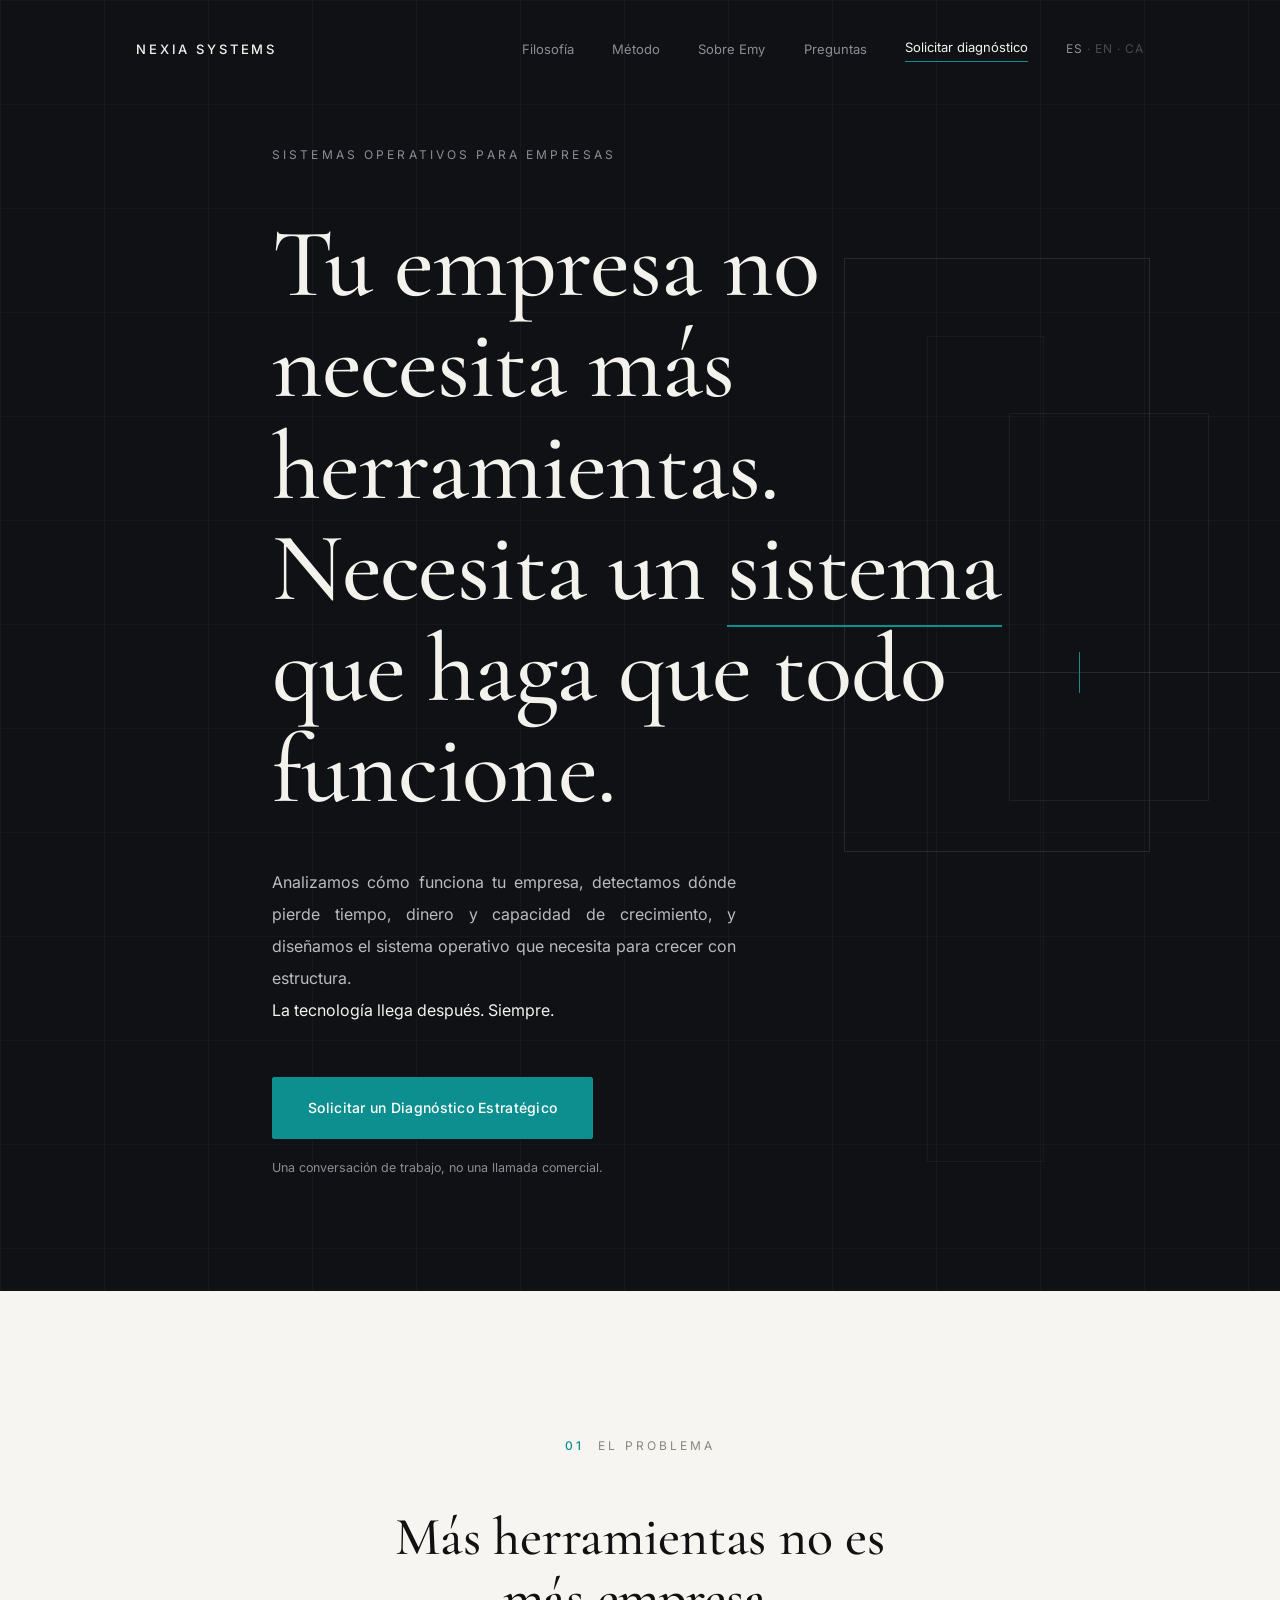
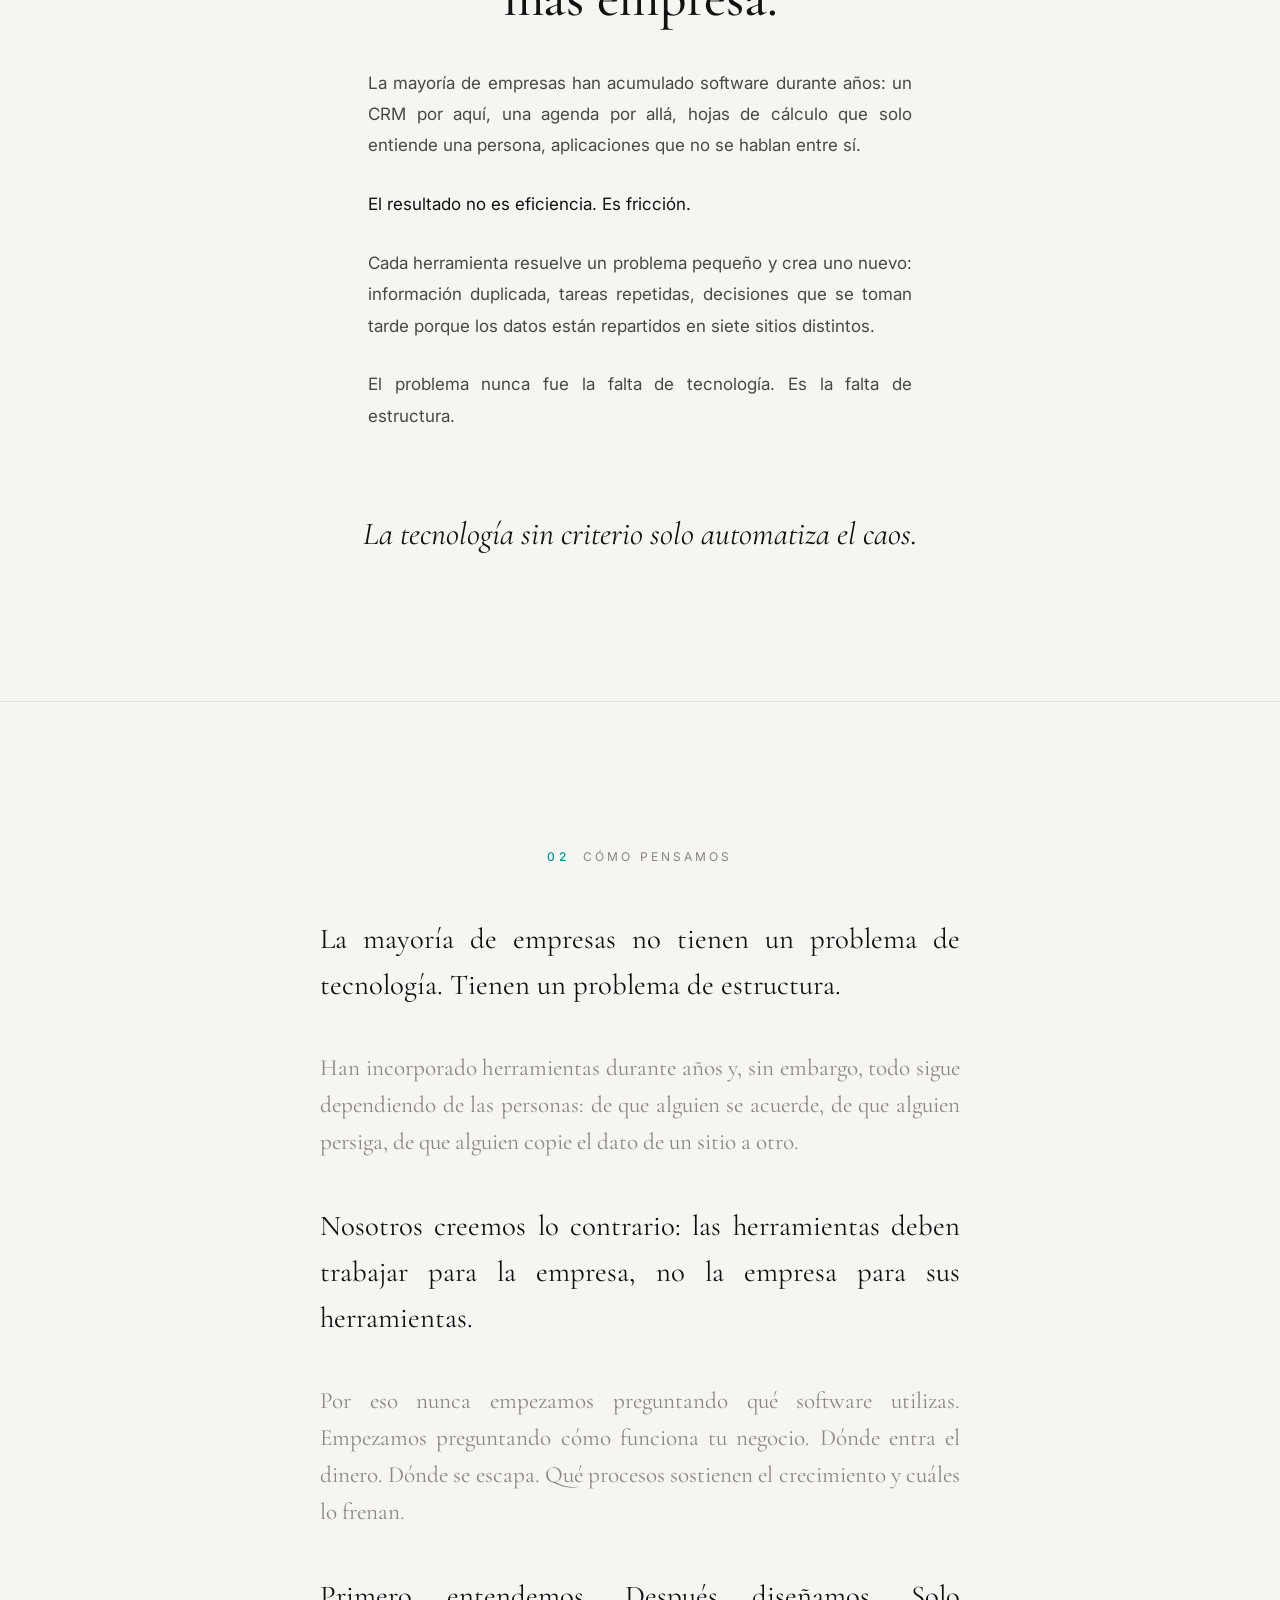
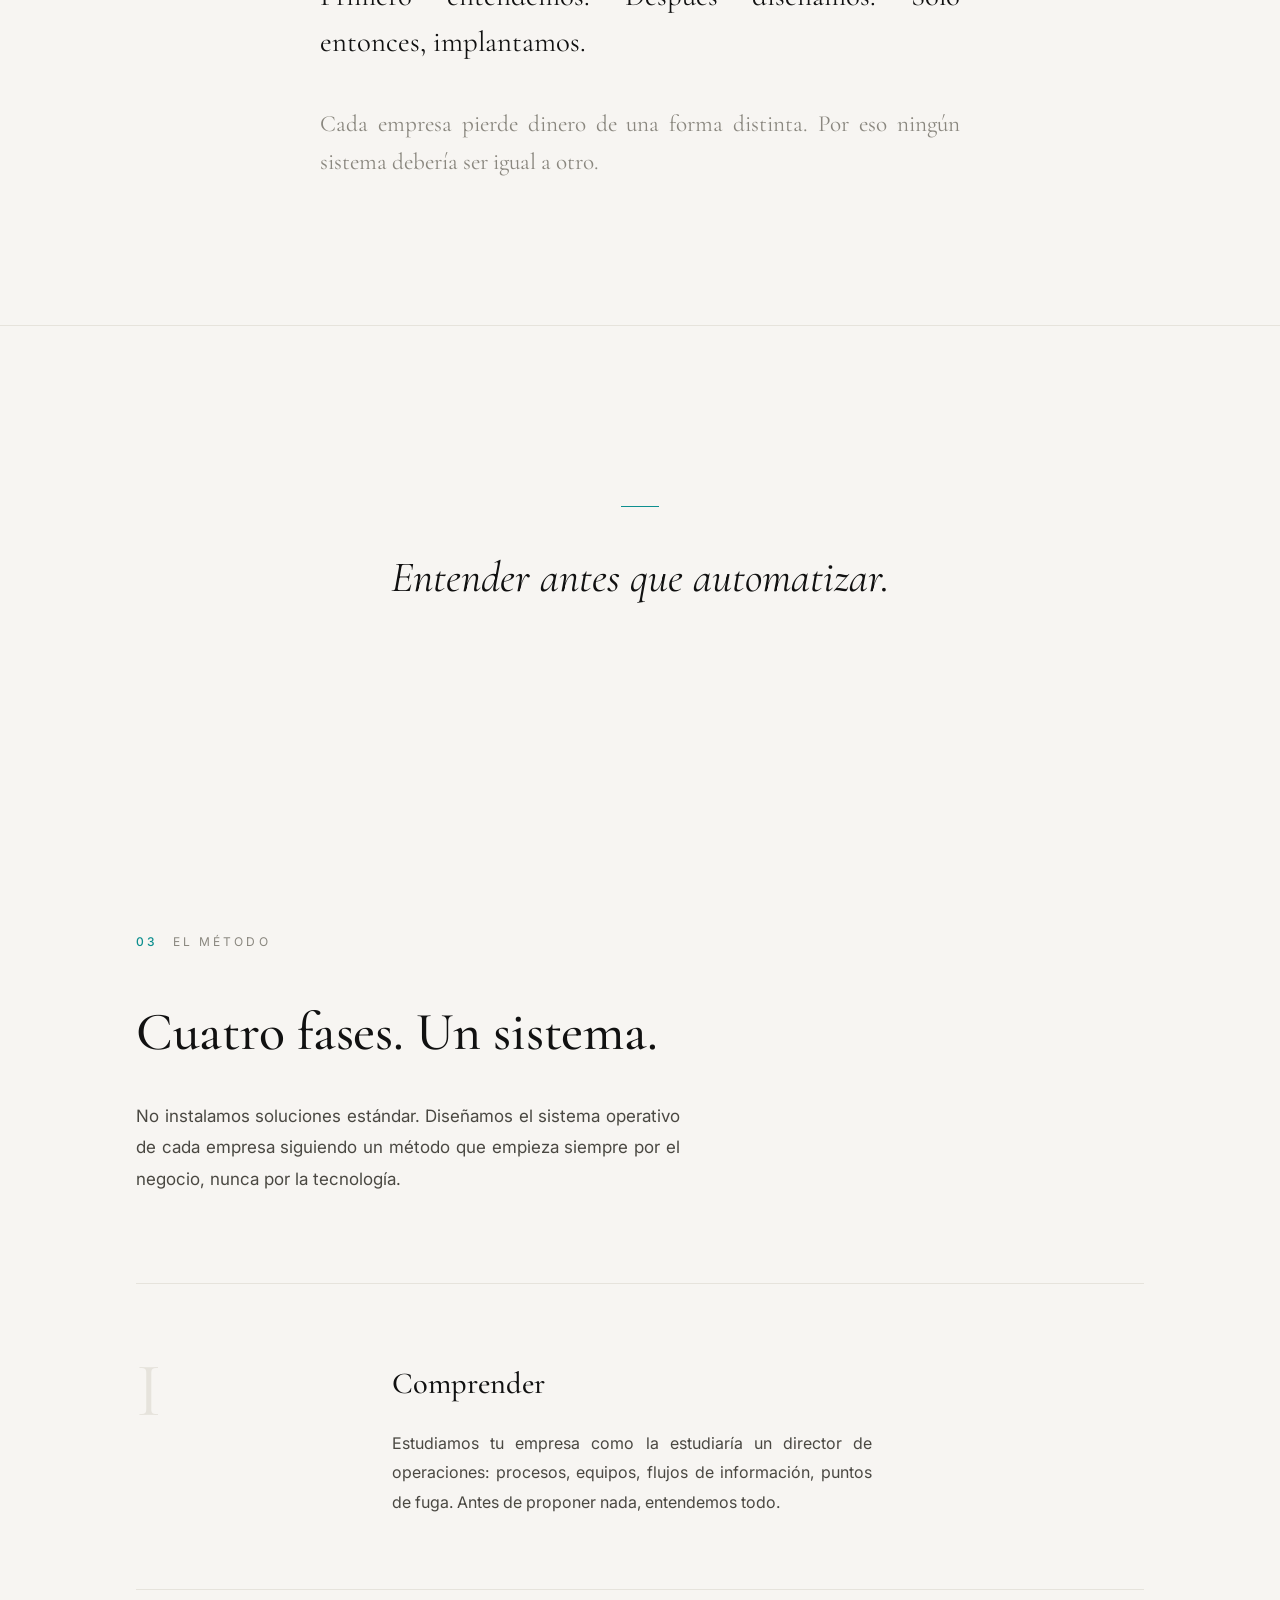
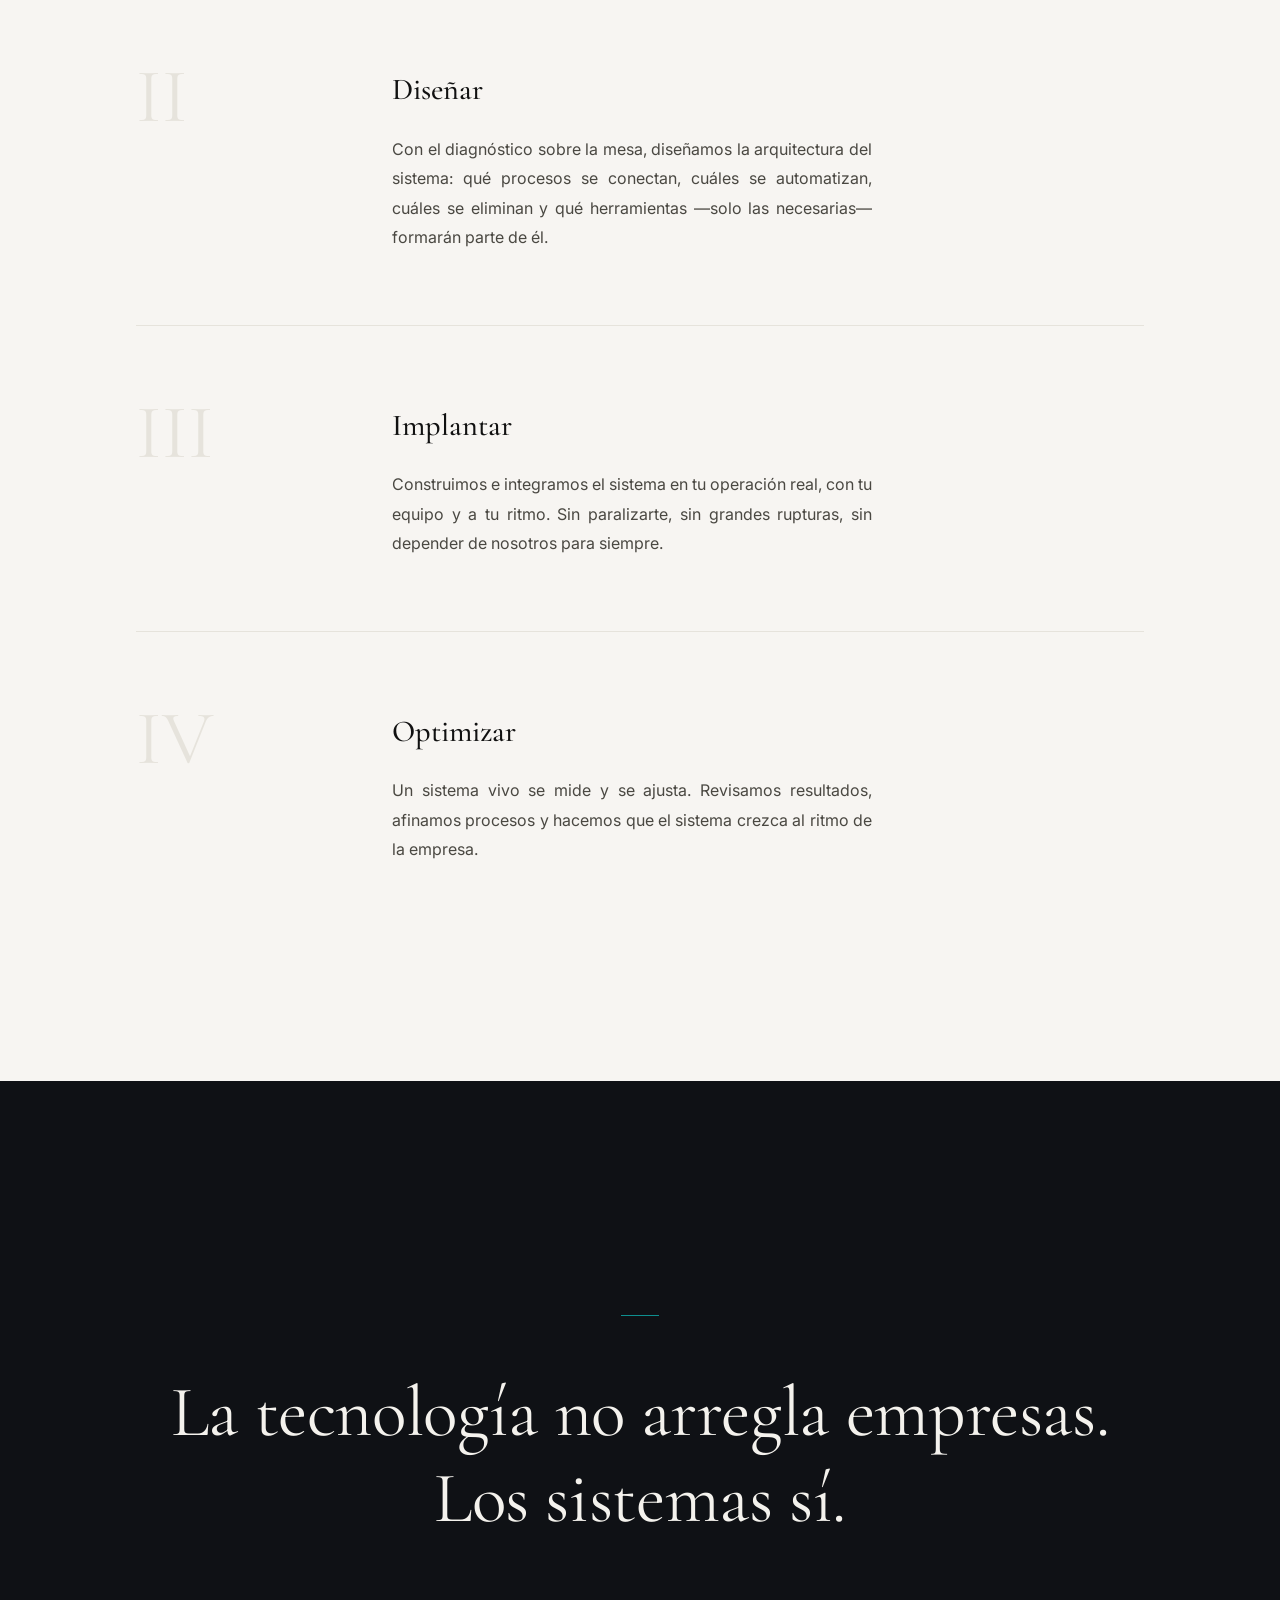
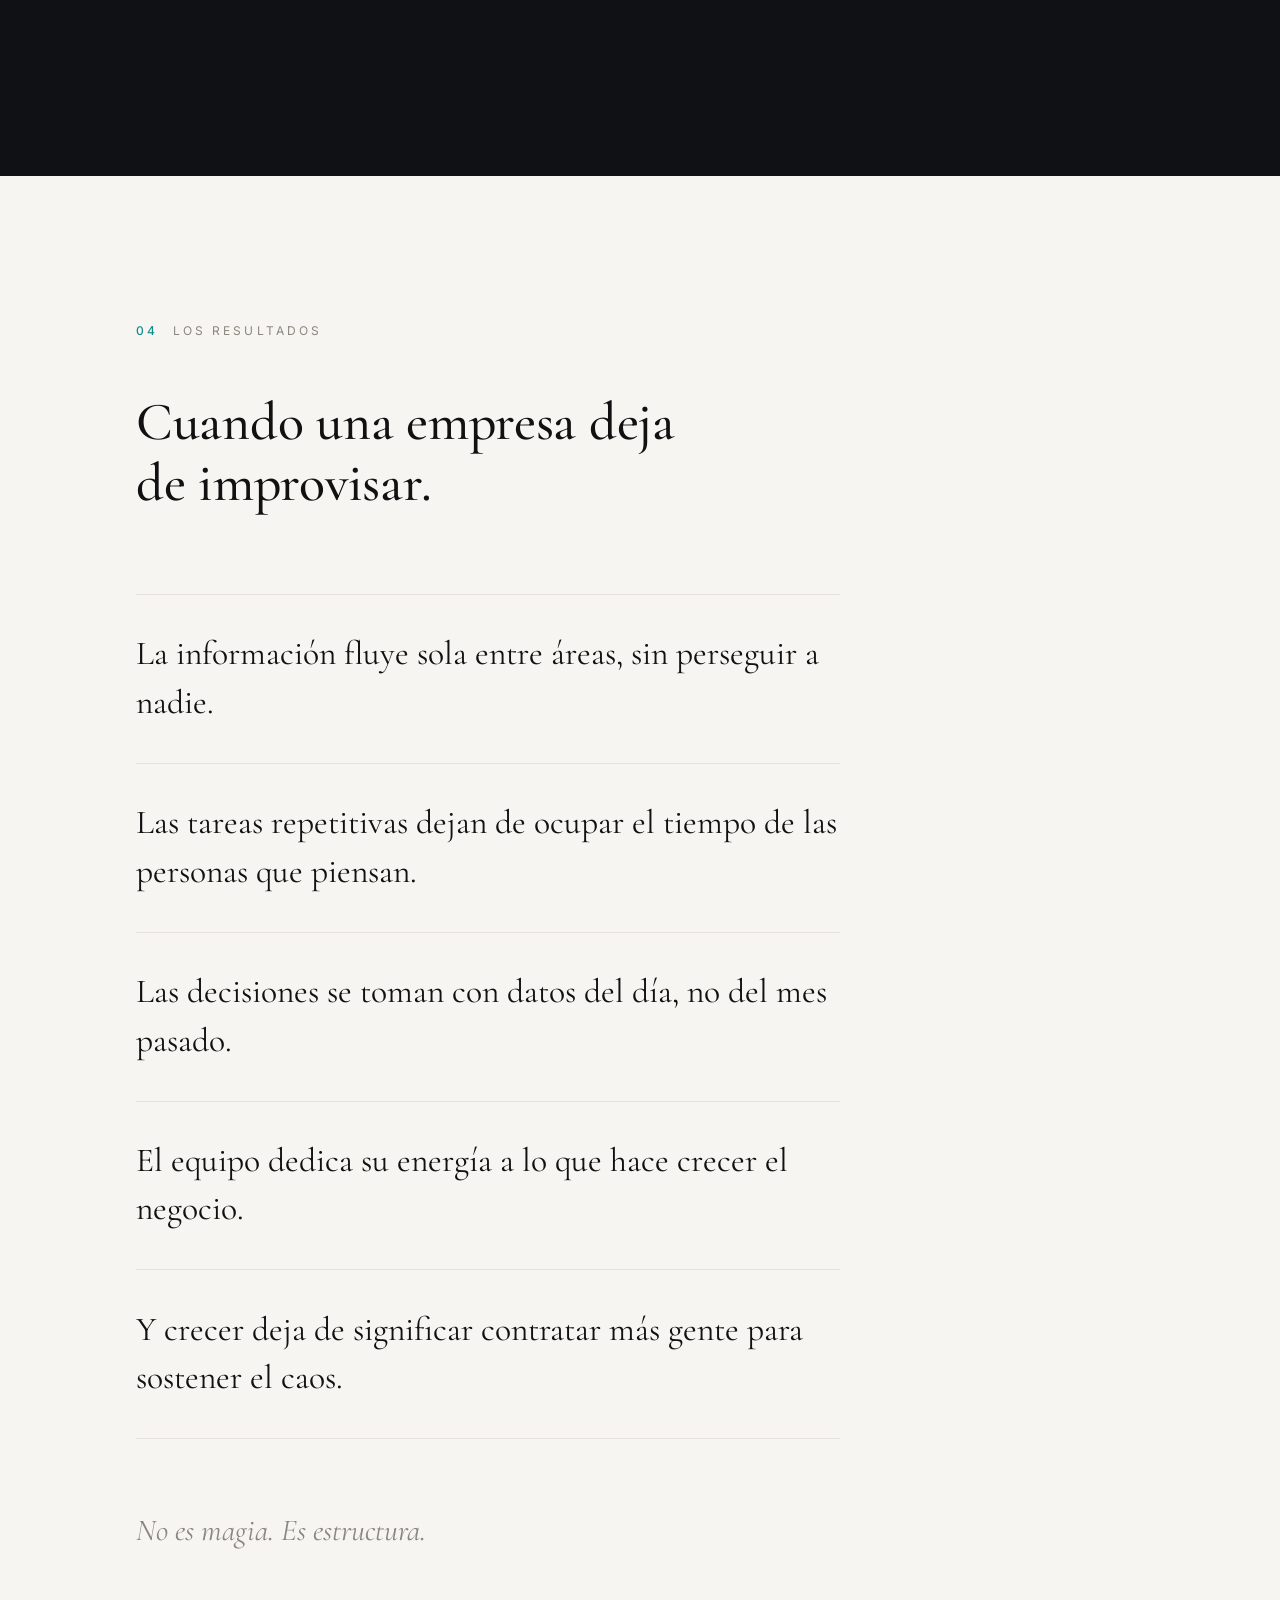
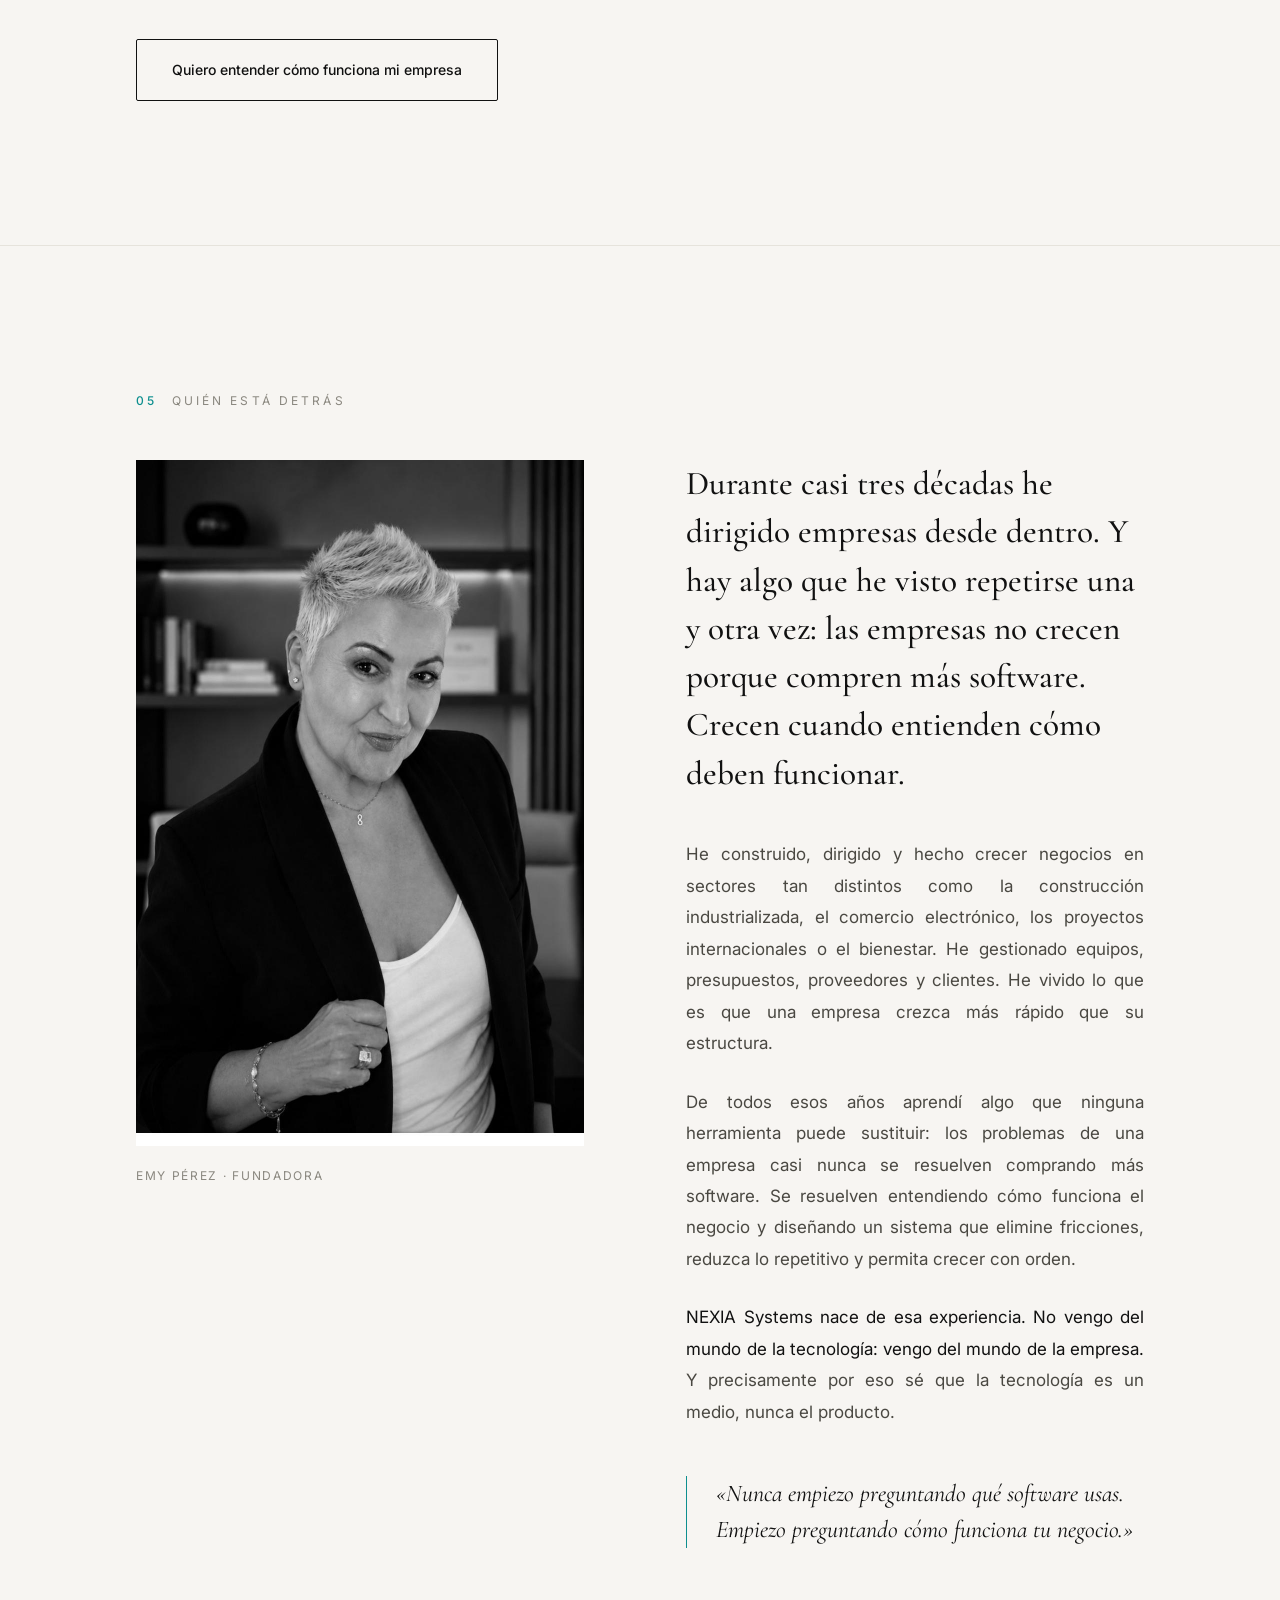
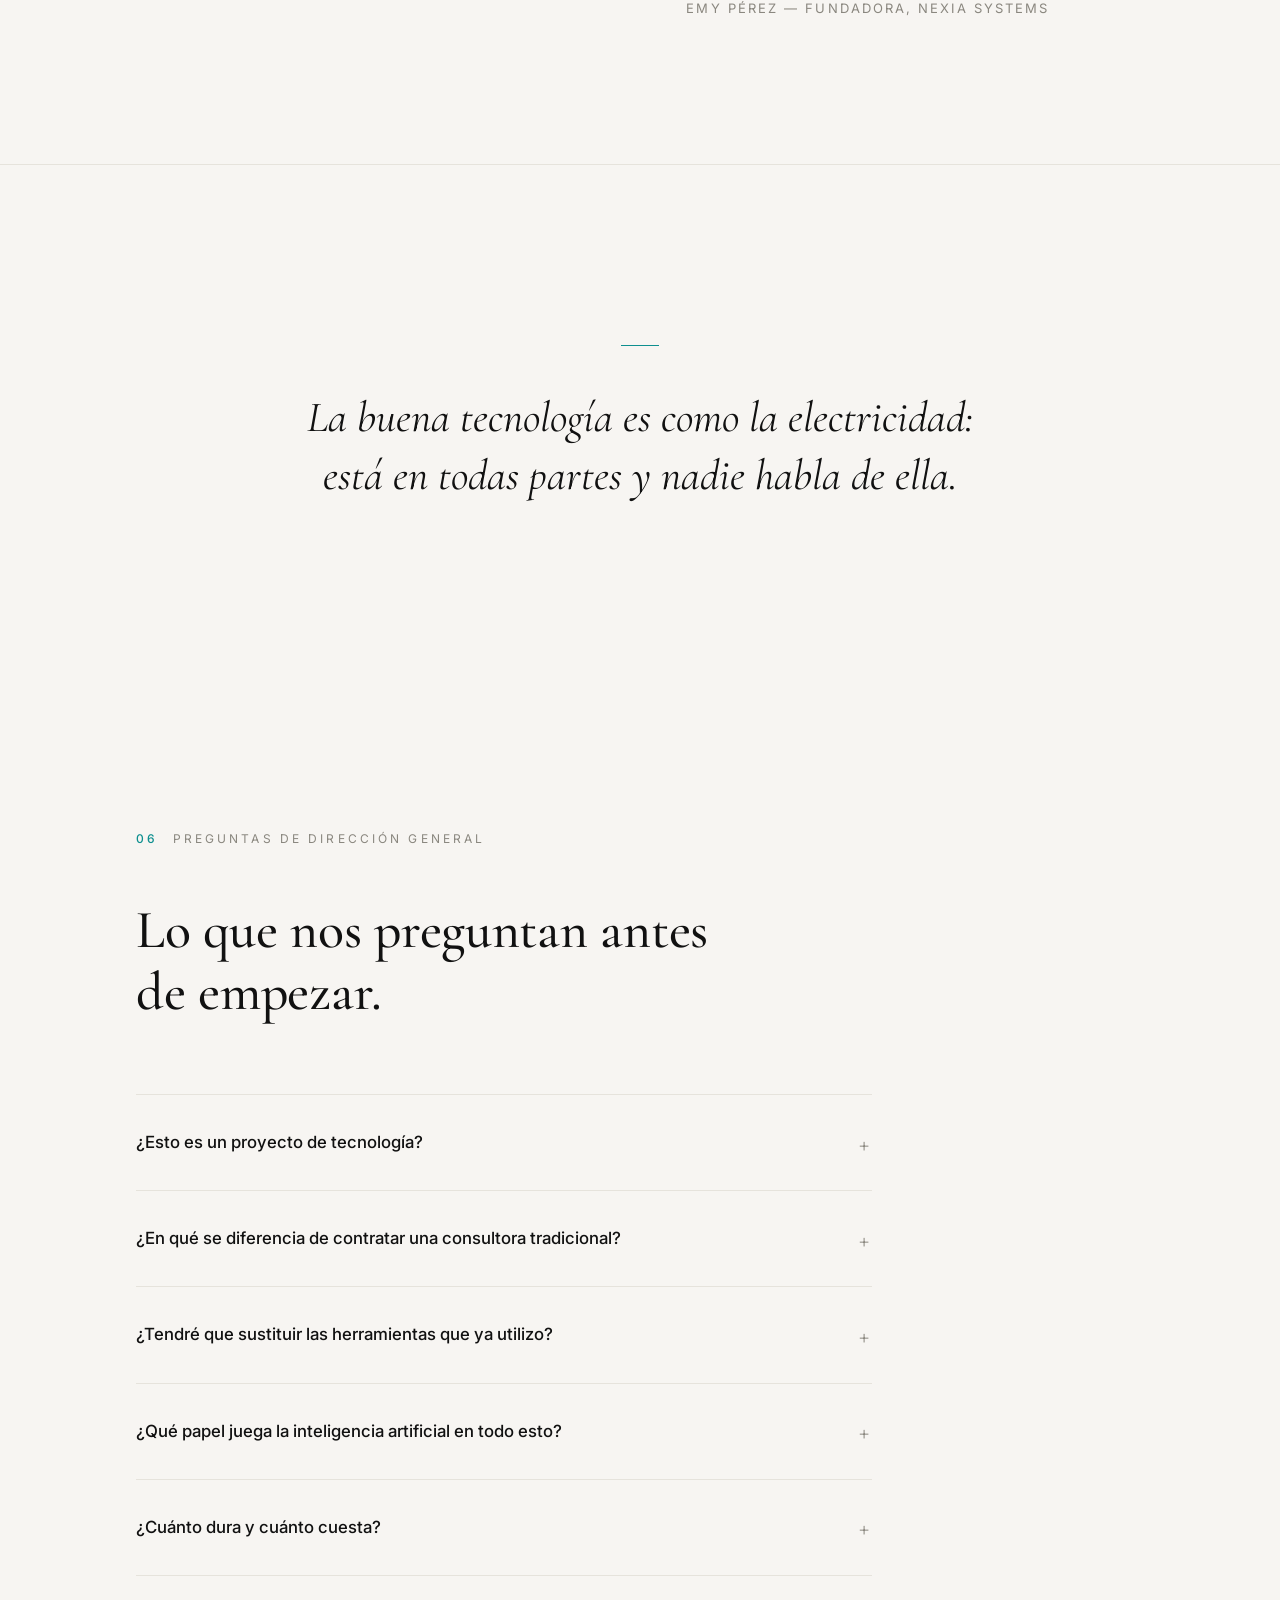
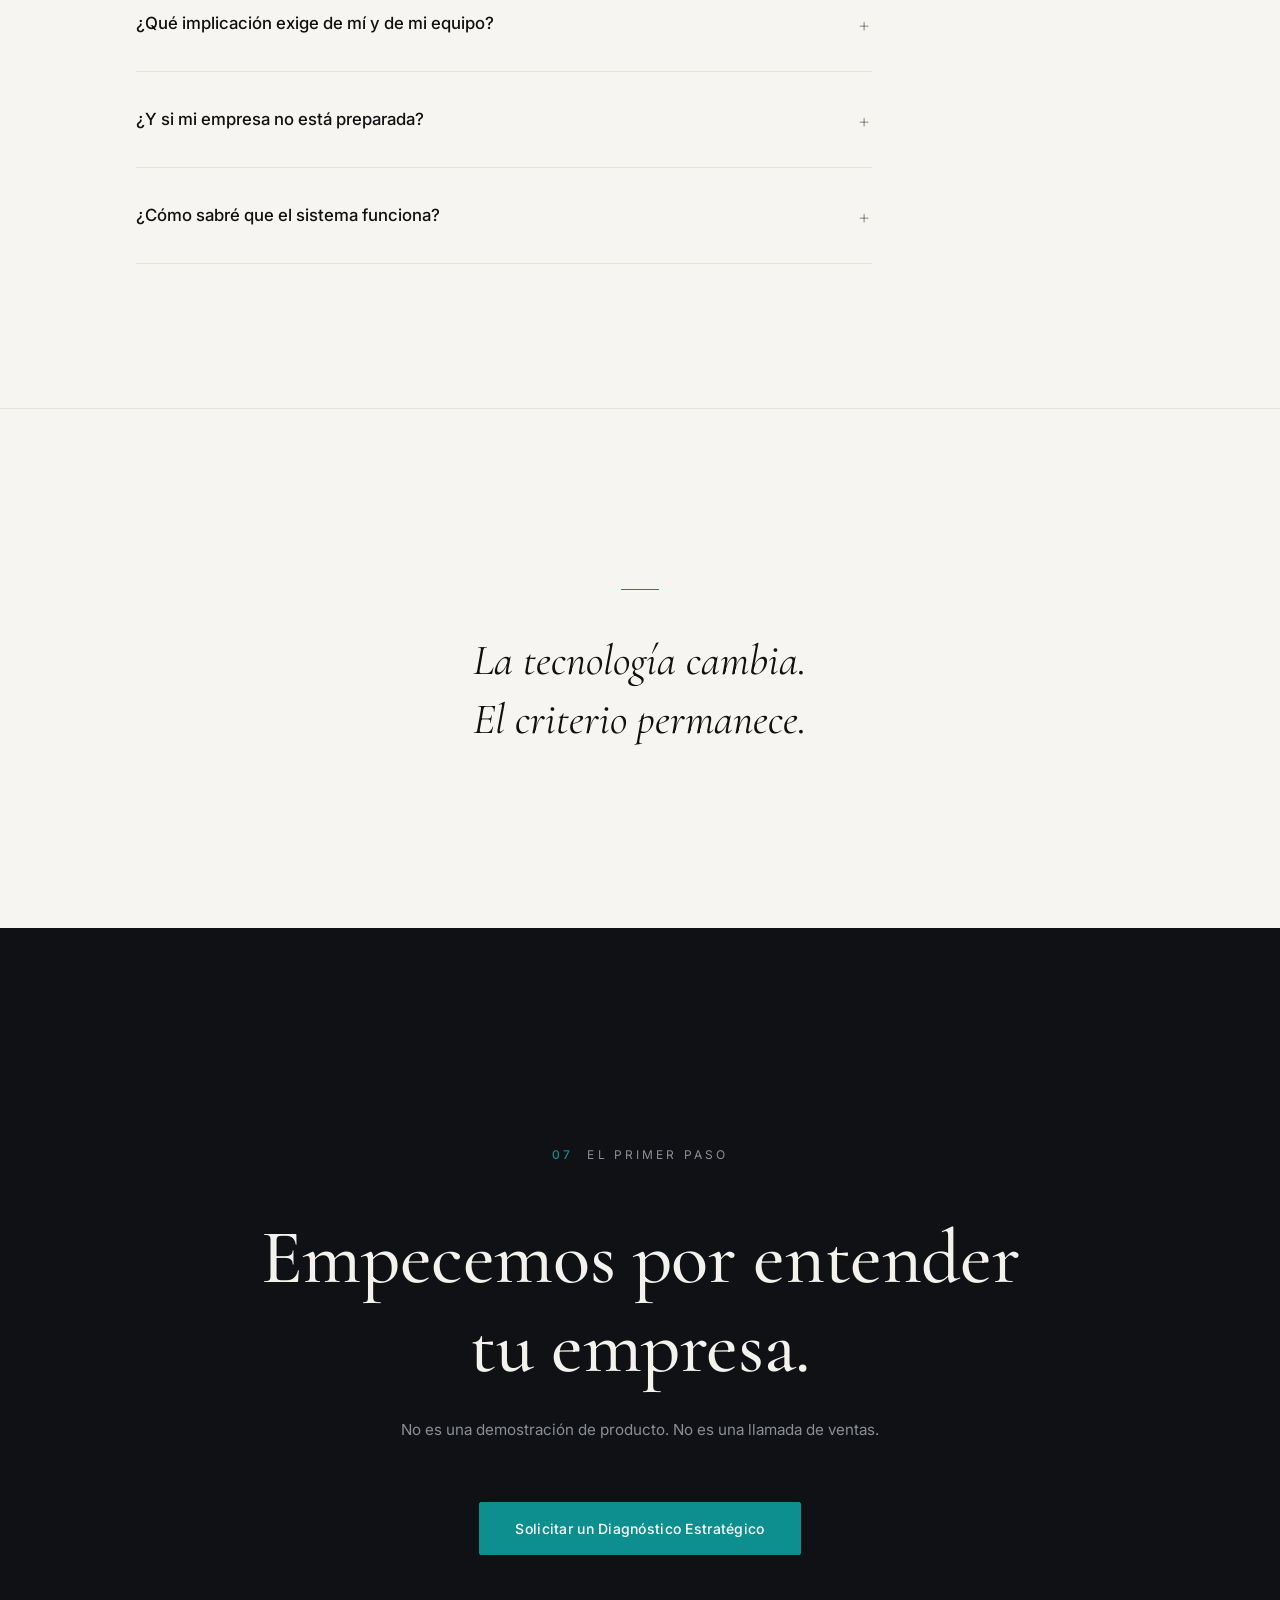
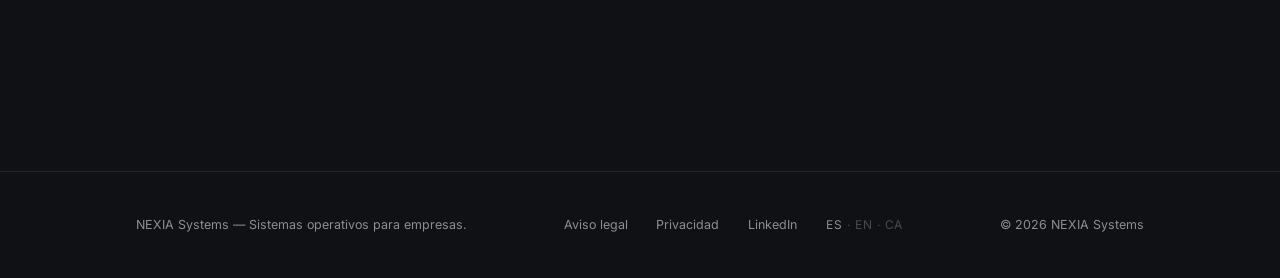
==== index.html @ 7d51456e "Versión inicial web Nexia" ====
<!DOCTYPE html>
<html lang="es">
<head>
<meta charset="UTF-8">
<meta name="viewport" content="width=device-width, initial-scale=1.0">
<title>NEXIA Systems — Sistemas operativos para empresas</title>
<meta name="description" content="Tu empresa no necesita más herramientas. Necesita un sistema que haga que todo funcione. Analizamos cómo funciona tu empresa y diseñamos el sistema operativo que necesita para crecer con estructura.">
<link rel="canonical" href="https://nexiasystems.com/">
<!-- hreflang preparado para EN / CA (activar al publicar esos idiomas)
<link rel="alternate" hreflang="es" href="https://nexiasystems.com/">
<link rel="alternate" hreflang="en" href="https://nexiasystems.com/en/">
<link rel="alternate" hreflang="ca" href="https://nexiasystems.com/ca/">
-->
<meta property="og:type" content="website">
<meta property="og:locale" content="es_ES">
<meta property="og:site_name" content="NEXIA Systems">
<meta property="og:title" content="NEXIA Systems — Sistemas operativos para empresas">
<meta property="og:description" content="Tu empresa no necesita más herramientas. Necesita un sistema que haga que todo funcione.">
<meta property="og:url" content="https://nexiasystems.com/">
<meta property="og:image" content="https://nexiasystems.com/assets/emy.jpg">
<meta name="twitter:card" content="summary_large_image">
<meta name="theme-color" content="#0F1115">
<link rel="icon" href="data:image/svg+xml,%3Csvg xmlns='http://www.w3.org/2000/svg' viewBox='0 0 32 32'%3E%3Crect width='32' height='32' fill='%230F1115'/%3E%3Cpath d='M9 23V9l14 14V9' stroke='%230E8F8F' stroke-width='2.5' fill='none'/%3E%3C/svg%3E">
<link rel="preconnect" href="https://fonts.googleapis.com">
<link rel="preconnect" href="https://fonts.gstatic.com" crossorigin>
<link href="https://fonts.googleapis.com/css2?family=Cormorant+Garamond:ital,wght@0,400;0,500;1,400;1,500&family=Inter:wght@400;500&display=swap" rel="stylesheet">
<link rel="stylesheet" href="css/styles.css">
<script type="application/ld+json">
{
  "@context": "https://schema.org",
  "@type": "ProfessionalService",
  "name": "NEXIA Systems",
  "slogan": "Sistemas operativos para empresas",
  "description": "Estudiamos cómo funciona una empresa, detectamos dónde pierde tiempo, dinero y oportunidades, y diseñamos el sistema operativo que necesita para crecer con estructura.",
  "url": "https://nexiasystems.com/",
  "founder": {
    "@type": "Person",
    "name": "Emy Pérez",
    "jobTitle": "Fundadora",
    "worksFor": { "@type": "Organization", "name": "NEXIA Systems" }
  },
  "areaServed": "ES",
  "knowsLanguage": ["es", "en", "ca"]
}
</script>
</head>
<body>

<nav aria-label="Principal">
  <div class="wrap nav-in">
    <a class="logo" href="#top">NEXIA SYSTEMS</a>
    <div class="nav-links">
      <a href="#pensamos">Filosofía</a>
      <a href="#metodo">Método</a>
      <a href="#emy">Sobre Emy</a>
      <a href="#preguntas">Preguntas</a>
      <a class="nav-cta" href="#contacto">Solicitar diagnóstico</a>
      <span class="lang" aria-label="Idioma">ES <span>· EN · CA</span></span>
    </div>
  </div>
</nav>

<header class="hero" id="top">
  <div class="hero-geo" aria-hidden="true">
    <span class="g g1"></span>
    <span class="g g2"></span>
    <span class="g g3"></span>
    <span class="g-line"></span>
    <span class="g-mark"></span>
  </div>
  <div class="wrap">
    <div class="hero-in">
      <p class="kicker rv">Sistemas operativos para empresas</p>
      <h1 class="rv">Tu empresa no necesita más herramientas.<br>Necesita un <em>sistema</em> que haga que todo funcione.</h1>
      <p class="sub rv">Analizamos cómo funciona tu empresa, detectamos dónde pierde tiempo, dinero y capacidad de crecimiento, y diseñamos el sistema operativo que necesita para crecer con estructura.<br><strong>La tecnología llega después. Siempre.</strong></p>
      <div class="rv">
        <a class="btn" href="#contacto">Solicitar un Diagnóstico Estratégico</a>
        <p class="btn-note">Una conversación de trabajo, no una llamada comercial.</p>
      </div>
    </div>
  </div>
</header>

<main>

<section class="light" id="problema" aria-labelledby="h-problema">
  <div class="wrap">
    <p class="kicker k-light rv"><b>01</b>El problema</p>
    <h2 id="h-problema" class="rv">Más herramientas no es más empresa.</h2>
    <div class="prose rv">
      <p>La mayoría de empresas han acumulado software durante años: un CRM por aquí, una agenda por allá, hojas de cálculo que solo entiende una persona, aplicaciones que no se hablan entre sí.</p>
      <p><strong>El resultado no es eficiencia. Es fricción.</strong></p>
      <p>Cada herramienta resuelve un problema pequeño y crea uno nuevo: información duplicada, tareas repetidas, decisiones que se toman tarde porque los datos están repartidos en siete sitios distintos.</p>
      <p>El problema nunca fue la falta de tecnología. Es la falta de estructura.</p>
    </div>
    <p class="aside-close rv">La tecnología sin criterio solo automatiza el caos.</p>
  </div>
</section>

<section class="light" id="pensamos" aria-labelledby="h-pensamos">
  <div class="wrap">
    <p class="kicker k-light rv"><b>02</b>Cómo pensamos</p>
    <h2 id="h-pensamos" class="visually-hidden">Cómo pensamos</h2>
    <div class="manifesto">
      <p class="rv">La mayoría de empresas no tienen un problema de tecnología. Tienen un problema de estructura.</p>
      <p class="mute rv">Han incorporado herramientas durante años y, sin embargo, todo sigue dependiendo de las personas: de que alguien se acuerde, de que alguien persiga, de que alguien copie el dato de un sitio a otro.</p>
      <p class="rv">Nosotros creemos lo contrario: las herramientas deben trabajar para la empresa, no la empresa para sus herramientas.</p>
      <p class="mute rv">Por eso nunca empezamos preguntando qué software utilizas. Empezamos preguntando cómo funciona tu negocio. Dónde entra el dinero. Dónde se escapa. Qué procesos sostienen el crecimiento y cuáles lo frenan.</p>
      <p class="rv">Primero entendemos. Después diseñamos. Solo entonces, implantamos.</p>
      <p class="mute rv">Cada empresa pierde dinero de una forma distinta. Por eso ningún sistema debería ser igual a otro.</p>
    </div>
  </div>
</section>

<div class="breath" role="presentation">
  <div class="wrap rv">
    <div class="rule"></div>
    <p>Entender antes que automatizar.</p>
  </div>
</div>

<section class="light" id="metodo" aria-labelledby="h-metodo">
  <div class="wrap">
    <p class="kicker k-light rv"><b>03</b>El método</p>
    <h2 id="h-metodo" class="rv">Cuatro fases. Un sistema.</h2>
    <div class="prose rv"><p>No instalamos soluciones estándar. Diseñamos el sistema operativo de cada empresa siguiendo un método que empieza siempre por el negocio, nunca por la tecnología.</p></div>
    <div class="chapters">
      <article class="chapter rv">
        <div class="num" aria-hidden="true">I<i>I</i></div>
        <div><h3>Comprender</h3><p class="body">Estudiamos tu empresa como la estudiaría un director de operaciones: procesos, equipos, flujos de información, puntos de fuga. Antes de proponer nada, entendemos todo.</p></div>
      </article>
      <article class="chapter rv">
        <div class="num" aria-hidden="true">II<i>II</i></div>
        <div><h3>Diseñar</h3><p class="body">Con el diagnóstico sobre la mesa, diseñamos la arquitectura del sistema: qué procesos se conectan, cuáles se automatizan, cuáles se eliminan y qué herramientas —solo las necesarias— formarán parte de él.</p></div>
      </article>
      <article class="chapter rv">
        <div class="num" aria-hidden="true">III<i>III</i></div>
        <div><h3>Implantar</h3><p class="body">Construimos e integramos el sistema en tu operación real, con tu equipo y a tu ritmo. Sin paralizarte, sin grandes rupturas, sin depender de nosotros para siempre.</p></div>
      </article>
      <article class="chapter rv">
        <div class="num" aria-hidden="true">IV<i>IV</i></div>
        <div><h3>Optimizar</h3><p class="body">Un sistema vivo se mide y se ajusta. Revisamos resultados, afinamos procesos y hacemos que el sistema crezca al ritmo de la empresa.</p></div>
      </article>
    </div>
  </div>
</section>

<div class="breath breath-dark" role="presentation">
  <div class="wrap rv">
    <div class="rule"></div>
    <p>La tecnología no arregla empresas.<br>Los sistemas sí.</p>
  </div>
</div>

<section class="light" id="resultados" aria-labelledby="h-resultados">
  <div class="wrap">
    <p class="kicker k-light rv"><b>04</b>Los resultados</p>
    <h2 id="h-resultados" class="rv">Cuando una empresa deja de improvisar.</h2>
    <div class="results-list">
      <p class="rv">La información fluye sola entre áreas, sin perseguir a nadie.</p>
      <p class="rv">Las tareas repetitivas dejan de ocupar el tiempo de las personas que piensan.</p>
      <p class="rv">Las decisiones se toman con datos del día, no del mes pasado.</p>
      <p class="rv">El equipo dedica su energía a lo que hace crecer el negocio.</p>
      <p class="rv">Y crecer deja de significar contratar más gente para sostener el caos.</p>
    </div>
    <p class="results-close rv">No es magia. Es estructura.</p>
    <div class="mid-cta rv"><a class="btn-ghost" href="#contacto">Quiero entender cómo funciona mi empresa</a></div>
  </div>
</section>

<section class="light" id="emy" aria-labelledby="h-emy">
  <div class="wrap">
    <p class="kicker k-light rv"><b>05</b>Quién está detrás</p>
    <h2 id="h-emy" class="visually-hidden">Sobre Emy Pérez</h2>
    <div class="emy">
      <figure class="emy-photo rv">
        <img src="assets/emy.jpg" alt="Emy Pérez, fundadora de NEXIA Systems. Retrato editorial en blanco y negro." width="896" height="1372" loading="lazy">
        <figcaption>Emy Pérez · Fundadora</figcaption>
      </figure>
      <div>
        <p class="emy-idea rv">Durante casi tres décadas he dirigido empresas desde dentro. Y hay algo que he visto repetirse una y otra vez: las empresas no crecen porque compren más software. Crecen cuando entienden cómo deben funcionar.</p>
        <div class="prose rv">
          <p>He construido, dirigido y hecho crecer negocios en sectores tan distintos como la construcción industrializada, el comercio electrónico, los proyectos internacionales o el bienestar. He gestionado equipos, presupuestos, proveedores y clientes. He vivido lo que es que una empresa crezca más rápido que su estructura.</p>
          <p>De todos esos años aprendí algo que ninguna herramienta puede sustituir: los problemas de una empresa casi nunca se resuelven comprando más software. Se resuelven entendiendo cómo funciona el negocio y diseñando un sistema que elimine fricciones, reduzca lo repetitivo y permita crecer con orden.</p>
          <p><strong>NEXIA Systems nace de esa experiencia. No vengo del mundo de la tecnología: vengo del mundo de la empresa.</strong> Y precisamente por eso sé que la tecnología es un medio, nunca el producto.</p>
        </div>
        <blockquote class="pull rv">«Nunca empiezo preguntando qué software usas. Empiezo preguntando cómo funciona tu negocio.»</blockquote>
        <p class="sign rv">Emy Pérez — Fundadora, NEXIA Systems</p>
      </div>
    </div>
  </div>
</section>

<div class="breath" role="presentation">
  <div class="wrap rv">
    <div class="rule"></div>
    <p>La buena tecnología es como la electricidad:<br>está en todas partes y nadie habla de ella.</p>
  </div>
</div>

<section class="light" id="preguntas" aria-labelledby="h-faq">
  <div class="wrap">
    <p class="kicker k-light rv"><b>06</b>Preguntas de dirección general</p>
    <h2 id="h-faq" class="rv">Lo que nos preguntan antes de empezar.</h2>
    <div class="faq rv">
      <details><summary>¿Esto es un proyecto de tecnología?</summary><p class="ans">No. Es un proyecto de operación. La tecnología es una consecuencia del diseño, no el punto de partida. De hecho, algunos diagnósticos concluyen que el problema principal no se resuelve con software, sino reorganizando un proceso.</p></details>
      <details><summary>¿En qué se diferencia de contratar una consultora tradicional?</summary><p class="ans">Una consultora tradicional entrega un informe y se marcha. Nosotros diseñamos el sistema y lo implantamos dentro de tu operación real, con tu equipo. No vendemos recomendaciones: construimos estructuras que funcionan cuando nosotros ya no estamos.</p></details>
      <details><summary>¿Tendré que sustituir las herramientas que ya utilizo?</summary><p class="ans">No necesariamente. El objetivo no es cambiar herramientas, sino conectarlas bajo una misma lógica. Lo que funciona se conserva. Lo que duplica trabajo se elimina. Solo se incorpora algo nuevo cuando el sistema lo necesita.</p></details>
      <details><summary>¿Qué papel juega la inteligencia artificial en todo esto?</summary><p class="ans">El mismo que la electricidad: está presente, hace posible el sistema y nadie tiene que pensar en ella. Utilizamos IA cuando aporta valor real a un proceso, no porque esté de moda. Si alguien te vende inteligencia artificial como producto, te está vendiendo la herramienta, no la solución.</p></details>
      <details><summary>¿Cuánto dura y cuánto cuesta?</summary><p class="ans">Cada empresa pierde dinero de una forma distinta, y por eso cada sistema tiene un alcance distinto. El Diagnóstico Estratégico existe precisamente para eso: dimensionar el sistema que tu empresa necesita antes de hablar de plazos e inversión. No damos cifras sin haber entendido el negocio. Sería mentirte.</p></details>
      <details><summary>¿Qué implicación exige de mí y de mi equipo?</summary><p class="ans">Del director general, honestidad y unas horas al principio: nadie conoce el negocio mejor que quien lo dirige. Del equipo, colaboración durante el diagnóstico. Después, el sistema está diseñado para devolver tiempo, no para consumirlo.</p></details>
      <details><summary>¿Y si mi empresa no está preparada?</summary><p class="ans">Te lo diremos. El diagnóstico puede concluir que todavía no es el momento, o que el problema es otro. Preferimos decir que no a implantar un sistema condenado a fracasar. Nuestra reputación vale más que un proyecto.</p></details>
      <details><summary>¿Cómo sabré que el sistema funciona?</summary><p class="ans">Porque lo definiremos juntos antes de construir nada. Cada sistema se diseña con indicadores concretos: tiempo recuperado, procesos conectados, oportunidades que dejan de perderse. Si no se puede medir, no lo proponemos.</p></details>
    </div>
  </div>
</section>

<div class="breath" role="presentation">
  <div class="wrap rv">
    <div class="rule"></div>
    <p>La tecnología cambia.<br>El criterio permanece.</p>
  </div>
</div>

<section class="cover" id="contacto" aria-labelledby="h-contacto">
  <div class="wrap">
    <p class="kicker rv"><b>07</b>El primer paso</p>
    <h2 id="h-contacto" class="rv">Empecemos por entender<br>tu empresa.</h2>
    <p class="lead rv">No es una demostración de producto. No es una llamada de ventas.</p>
    <div class="rv"><button class="btn" id="openForm" type="button">Solicitar un Diagnóstico Estratégico</button></div>
    <div class="form-shell" id="formShell">
      <form id="diagForm" novalidate>
        <div class="f-field"><label for="f1">Nombre y cargo</label><input id="f1" name="nombre" type="text" autocomplete="name" required></div>
        <div class="f-field"><label for="f2">Empresa</label><input id="f2" name="empresa" type="text" autocomplete="organization" required></div>
        <div class="f-field"><label for="f3">¿Cuál es la principal fricción de tu operación hoy?</label><input id="f3" name="friccion" type="text" required></div>
        <div class="f-field"><label for="f4">Email</label><input id="f4" name="email" type="email" autocomplete="email" required></div>
        <button class="btn" type="submit">Enviar</button>
        <p class="form-note">Respuesta en menos de 48 horas laborables. Sin secuencias automáticas de venta. Una persona leerá tu mensaje.</p>
      </form>
      <p class="form-ok" id="formOk" role="status">Recibido. Te responderemos personalmente en menos de 48 horas laborables.</p>
    </div>
  </div>
</section>

</main>

<footer>
  <div class="wrap foot">
    <span>NEXIA Systems — Sistemas operativos para empresas.</span>
    <div class="fl">
      <a href="aviso-legal.html">Aviso legal</a>
      <a href="privacidad.html">Privacidad</a>
      <a href="https://www.linkedin.com" rel="noopener">LinkedIn</a>
      <span class="lang">ES <span>· EN · CA</span></span>
    </div>
    <span>© 2026 NEXIA Systems</span>
  </div>
</footer>

<script src="js/main.js" defer></script>
</body>
</html>
---- css/styles.css ----
/* ==========================================================================
   NEXIA Systems — Hoja de estilos v1.0
   Paleta: marfil #F7F5F2 · antracita #0F1115 · texto #111111 · acento #0E8F8F
   Tipografía: Cormorant Garamond (titulares) · Inter (texto)
   ========================================================================== */

:root{
  --ink:#111111;
  --ink-soft:#4a4842;
  --ink-mute:#8a877f;
  --paper:#F7F5F2;
  --paper-line:#E6E3DC;
  --night:#0F1115;
  --night-line:#23262c;
  --night-text:#F4F2ED;
  --night-soft:#b9bbbf;
  --night-mute:#8b8e94;
  --accent:#0E8F8F;
  --serif:'Cormorant Garamond',Georgia,serif;
  --sans:'Inter',-apple-system,BlinkMacSystemFont,sans-serif;
  --measure:34rem;
}

*{margin:0;padding:0;box-sizing:border-box}
html{scroll-behavior:smooth}
body{
  font-family:var(--sans);
  font-size:1.0625rem;
  line-height:1.85;
  color:var(--ink);
  background:var(--paper);
  -webkit-font-smoothing:antialiased;
  font-weight:400;
}
::selection{background:var(--accent);color:#fff}
img{display:block;max-width:100%;height:auto}
a{color:inherit;text-decoration:none}
.wrap{max-width:72rem;margin:0 auto;padding:0 clamp(1.5rem,6vw,4.5rem)}
.visually-hidden{position:absolute;width:1px;height:1px;overflow:hidden;clip:rect(0 0 0 0);white-space:nowrap}

/* --------------------------------------------------------------------------
   Aparición al hacer scroll (fade + elevación sutil)
   -------------------------------------------------------------------------- */
.rv{opacity:0;transform:translateY(14px);transition:opacity .8s ease,transform .8s ease}
.rv.on{opacity:1;transform:none}
@media (prefers-reduced-motion: reduce){
  html{scroll-behavior:auto}
  .rv{opacity:1;transform:none;transition:none}
  .hero-geo .g{animation:none !important}
}

/* --------------------------------------------------------------------------
   Navegación
   -------------------------------------------------------------------------- */
nav{position:absolute;top:0;left:0;right:0;z-index:10}
.nav-in{display:flex;align-items:center;justify-content:space-between;padding-top:2.2rem}
.logo{font-size:.8125rem;letter-spacing:.22em;color:var(--night-text);font-weight:500}
.nav-links{display:flex;align-items:center;gap:2.4rem;font-size:.8125rem;color:var(--night-mute)}
.nav-links a{transition:color .25s}
.nav-links a:hover,.nav-links a:focus-visible{color:var(--night-text)}
.nav-cta{color:var(--night-text) !important;border-bottom:1px solid var(--accent);padding-bottom:2px}
.lang{font-size:.75rem;letter-spacing:.08em;color:var(--night-mute)}
.lang span{opacity:.45}
@media (max-width:900px){.nav-links a:not(.nav-cta){display:none}}

/* --------------------------------------------------------------------------
   Hero — sin fotografía. Geometría arquitectónica abstracta.
   Trama fina de plano técnico + volúmenes a línea. Todo a muy baja opacidad.
   -------------------------------------------------------------------------- */
.hero{
  position:relative;
  background:var(--night);
  background-image:
    linear-gradient(rgba(244,242,237,.028) 1px, transparent 1px),
    linear-gradient(90deg, rgba(244,242,237,.028) 1px, transparent 1px);
  background-size:104px 104px;
  color:var(--night-text);
  min-height:100vh;
  display:flex;
  align-items:center;
  overflow:hidden;
}
.hero-geo{position:absolute;top:0;right:0;bottom:0;width:46%;pointer-events:none}
.hero-geo .g{
  position:absolute;
  border:1px solid rgba(244,242,237,.10);
  animation:drift 16s ease-in-out infinite;
}
.hero-geo .g1{width:52%;height:46%;top:20%;right:22%}
.hero-geo .g2{width:34%;height:30%;top:32%;right:12%;border-color:rgba(244,242,237,.06);animation-delay:-5s;animation-duration:20s}
.hero-geo .g3{width:20%;height:64%;top:26%;right:40%;border-color:rgba(244,242,237,.045);animation-delay:-9s;animation-duration:24s}
.hero-geo .g-line{position:absolute;top:52%;right:0;width:58%;height:1px;background:rgba(244,242,237,.10)}
.hero-geo .g-mark{position:absolute;top:calc(52% - 20px);right:34%;width:1px;height:41px;background:var(--accent)}
@keyframes drift{
  0%,100%{transform:translateY(0)}
  50%{transform:translateY(-9px)}
}
.hero-in{position:relative;z-index:2;padding:9rem 0 7rem;max-width:46rem}
@media (max-width:900px){
  .hero{min-height:92vh}
  .hero-geo{width:100%;opacity:.6}
  .hero-in{padding:8rem 0 5rem}
}

.kicker{font-size:.75rem;letter-spacing:.26em;color:var(--night-mute);text-transform:uppercase;margin-bottom:3rem}
.kicker.k-light{color:var(--ink-mute)}
.kicker b{color:var(--accent);font-weight:500;margin-right:.9rem}

.hero h1{
  font-family:var(--serif);
  font-weight:500;
  font-size:clamp(3rem,7.6vw,6.9rem);
  line-height:1.04;
  letter-spacing:-.01em;
  margin-bottom:2.8rem;
}
.hero h1 em{font-style:normal;box-shadow:inset 0 -2px 0 var(--accent)}
.hero p.sub{font-size:1rem;line-height:2;color:var(--night-soft);max-width:29rem;margin-bottom:3.2rem}
.hero p.sub strong{color:var(--night-text);font-weight:400}

/* --------------------------------------------------------------------------
   Botones
   -------------------------------------------------------------------------- */
.btn{
  display:inline-block;
  background:var(--accent);
  color:#fff;
  font-size:.875rem;font-weight:500;letter-spacing:.02em;
  padding:1.05rem 2.2rem;
  border:1px solid var(--accent);
  border-radius:2px;
  cursor:pointer;
  transition:background .25s,color .25s;
  font-family:var(--sans);
}
.btn:hover,.btn:focus-visible{background:transparent;color:var(--accent)}
.btn-note{font-size:.78rem;color:var(--night-mute);margin-top:1.1rem}
.btn-ghost{
  display:inline-block;background:transparent;color:var(--ink);
  font-size:.875rem;font-weight:500;padding:1.05rem 2.2rem;
  border:1px solid var(--ink);border-radius:2px;cursor:pointer;
  transition:border-color .25s,color .25s;font-family:var(--sans);
}
.btn-ghost:hover,.btn-ghost:focus-visible{border-color:var(--accent);color:var(--accent)}
:focus-visible{outline:2px solid var(--accent);outline-offset:3px}

/* --------------------------------------------------------------------------
   Secciones claras
   -------------------------------------------------------------------------- */
section.light{background:var(--paper);padding:clamp(7rem,16vh,12rem) 0}
section.light + section.light{border-top:1px solid var(--paper-line)}
h2{
  font-family:var(--serif);font-weight:500;
  font-size:clamp(2.1rem,4.2vw,3.4rem);
  line-height:1.15;letter-spacing:-.005em;
  margin-bottom:2.4rem;max-width:36rem;
}
.prose{max-width:var(--measure);color:var(--ink-soft)}
.prose p{margin-bottom:1.7rem}
/* Justificado global de párrafos de lectura, con partición de palabras (es) */
.prose p,.manifesto p,.faq .ans,.hero p.sub,.chapter .body{
  text-align:justify;
  hyphens:auto;
  -webkit-hyphens:auto;
}
.prose p:last-child{margin-bottom:0}
.prose strong{color:var(--ink);font-weight:400}
.aside-close{font-family:var(--serif);font-style:italic;font-size:clamp(1.5rem,2.6vw,2rem);color:var(--ink);margin-top:5rem;line-height:1.4}

/* Secciones 01 y 02 centradas: eje central, párrafos justificados dentro */
#problema .wrap,#pensamos .wrap{text-align:center}
#problema h2,#pensamos h2{max-width:36rem;margin-left:auto;margin-right:auto}
#problema .prose,#pensamos .manifesto{margin-left:auto;margin-right:auto;text-align:left}
#problema .aside-close{text-align:center}

/* --------------------------------------------------------------------------
   Manifiesto
   -------------------------------------------------------------------------- */
.manifesto{max-width:40rem}
.manifesto p{font-family:var(--serif);font-size:clamp(1.35rem,2.3vw,1.8rem);line-height:1.6;color:var(--ink);margin-bottom:2.6rem;font-weight:400}
.manifesto p.mute{color:var(--ink-mute);font-size:clamp(1.15rem,1.9vw,1.45rem)}
.manifesto p:last-child{margin-bottom:0}

/* --------------------------------------------------------------------------
   Respiraciones editoriales
   -------------------------------------------------------------------------- */
.breath{padding:clamp(8rem,20vh,15rem) 0;text-align:center;background:var(--paper);border-top:1px solid var(--paper-line)}
.breath .rule{width:2.4rem;height:1px;background:var(--accent);margin:0 auto 2.6rem}
.breath p{font-family:var(--serif);font-style:italic;font-size:clamp(1.7rem,3.4vw,2.7rem);line-height:1.35;color:var(--ink)}
.breath-dark{background:var(--night);border:none;padding:clamp(10rem,26vh,18rem) 0}
.breath-dark p{font-style:normal;font-size:clamp(2.4rem,5.6vw,4.6rem);color:var(--night-text);line-height:1.2;letter-spacing:-.005em}
.breath-dark .rule{margin-bottom:3.4rem}

/* --------------------------------------------------------------------------
   Método — capítulos editoriales
   -------------------------------------------------------------------------- */
.chapters{margin-top:5.5rem}
.chapter{
  display:grid;grid-template-columns:minmax(6rem,12rem) 1fr;
  gap:2rem 4rem;padding:4.5rem 0;
  border-top:1px solid var(--paper-line);align-items:start;
}
.chapter .num{
  font-family:var(--serif);font-size:clamp(3.2rem,6vw,5rem);
  line-height:.9;color:var(--paper-line);font-weight:400;position:relative;
}
.chapter .num i{font-style:normal;position:absolute;left:0;top:0;color:var(--accent);opacity:0;transition:opacity .5s}
.chapter:hover .num i{opacity:1}
.chapter h3{font-family:var(--serif);font-weight:500;font-size:1.9rem;margin-bottom:1rem;color:var(--ink)}
.chapter .body{max-width:30rem;color:var(--ink-soft);font-size:1rem}
@media (max-width:700px){.chapter{grid-template-columns:1fr;gap:1rem}}

/* --------------------------------------------------------------------------
   Resultados
   -------------------------------------------------------------------------- */
.results-list{margin-top:5rem;max-width:44rem}
.results-list p{
  font-family:var(--serif);font-size:clamp(1.45rem,2.7vw,2.1rem);
  line-height:1.45;color:var(--ink);padding:2.2rem 0;
  border-top:1px solid var(--paper-line);font-weight:400;
}
.results-list p:last-of-type{border-bottom:1px solid var(--paper-line)}
.results-close{margin-top:4rem;font-family:var(--serif);font-style:italic;font-size:clamp(1.4rem,2.4vw,1.9rem);color:var(--ink-mute)}
.mid-cta{margin-top:5rem}

/* --------------------------------------------------------------------------
   Sobre Emy — única aparición de la fotografía, gran formato editorial
   -------------------------------------------------------------------------- */
.emy{display:grid;grid-template-columns:minmax(18rem,28rem) 1fr;gap:clamp(3rem,8vw,7rem);align-items:start}
.emy-photo img{width:100%;filter:grayscale(1)}
.emy-photo figcaption{font-size:.75rem;letter-spacing:.14em;color:var(--ink-mute);margin-top:1.2rem;text-transform:uppercase}
.emy-idea{font-family:var(--serif);font-size:clamp(1.5rem,2.6vw,2.1rem);line-height:1.45;color:var(--ink);margin-bottom:2.6rem;font-weight:500;max-width:32rem}
.pull{
  font-family:var(--serif);font-style:italic;font-size:1.5rem;line-height:1.5;
  color:var(--ink);border-left:1px solid var(--accent);
  padding-left:1.8rem;margin:3rem 0;max-width:30rem;
}
.sign{font-size:.8125rem;letter-spacing:.16em;color:var(--ink-mute);text-transform:uppercase;margin-top:3rem}
@media (max-width:820px){.emy{grid-template-columns:1fr}.emy-photo{max-width:24rem}}

/* --------------------------------------------------------------------------
   FAQ
   -------------------------------------------------------------------------- */
.faq{max-width:46rem;margin-top:4.5rem}
.faq details{border-top:1px solid var(--paper-line)}
.faq details:last-child{border-bottom:1px solid var(--paper-line)}
.faq summary{
  list-style:none;cursor:pointer;padding:2rem 3rem 2rem 0;
  font-weight:500;font-size:1.05rem;color:var(--ink);
  position:relative;transition:color .25s;
}
.faq summary::-webkit-details-marker{display:none}
.faq summary::after{
  content:'+';position:absolute;right:.2rem;top:50%;
  transform:translateY(-50%);
  font-family:var(--serif);font-size:1.6rem;color:var(--ink-mute);
  font-weight:400;transition:transform .3s,color .3s;
}
.faq details[open] summary::after{transform:translateY(-50%) rotate(45deg);color:var(--accent)}
.faq summary:hover,.faq summary:focus-visible{color:var(--accent)}
.faq .ans{padding:0 3rem 2.4rem 0;color:var(--ink-soft);max-width:40rem;font-size:1rem}

/* --------------------------------------------------------------------------
   Cierre — portada de libro
   -------------------------------------------------------------------------- */
.cover{background:var(--night);color:var(--night-text);padding:clamp(9rem,24vh,16rem) 0;text-align:center}
.cover h2{margin:0 auto 1.6rem;color:var(--night-text);font-size:clamp(2.6rem,6vw,5rem);max-width:none}
.cover p.lead{color:var(--night-mute);font-size:.95rem;margin-bottom:3.6rem}
.form-shell{max-height:0;overflow:hidden;transition:max-height .7s ease;margin:0 auto;max-width:26rem;text-align:left}
.form-shell.open{max-height:46rem}
.form-shell form{padding-top:3.5rem}
.f-field{margin-bottom:2rem}
.f-field label{display:block;font-size:.75rem;letter-spacing:.16em;text-transform:uppercase;color:var(--night-mute);margin-bottom:.6rem}
.f-field input{
  width:100%;background:transparent;border:none;
  border-bottom:1px solid var(--night-line);
  color:var(--night-text);font-family:var(--sans);font-size:1rem;
  padding:.6rem 0;outline:none;transition:border-color .25s;
}
.f-field input:focus{border-color:var(--accent)}
.form-note{font-size:.78rem;color:var(--night-mute);margin-top:1.6rem;line-height:1.7}
.form-ok{display:none;padding-top:3.5rem;text-align:center;font-family:var(--serif);font-size:1.5rem;font-style:italic;color:var(--night-text)}

/* --------------------------------------------------------------------------
   Footer
   -------------------------------------------------------------------------- */
footer{background:var(--night);border-top:1px solid var(--night-line);padding:2.6rem 0}
.foot{display:flex;flex-wrap:wrap;gap:1rem;justify-content:space-between;align-items:center;font-size:.78rem;color:var(--night-mute)}
.foot a:hover,.foot a:focus-visible{color:var(--night-text)}
.foot .fl{display:flex;gap:1.8rem;align-items:center}
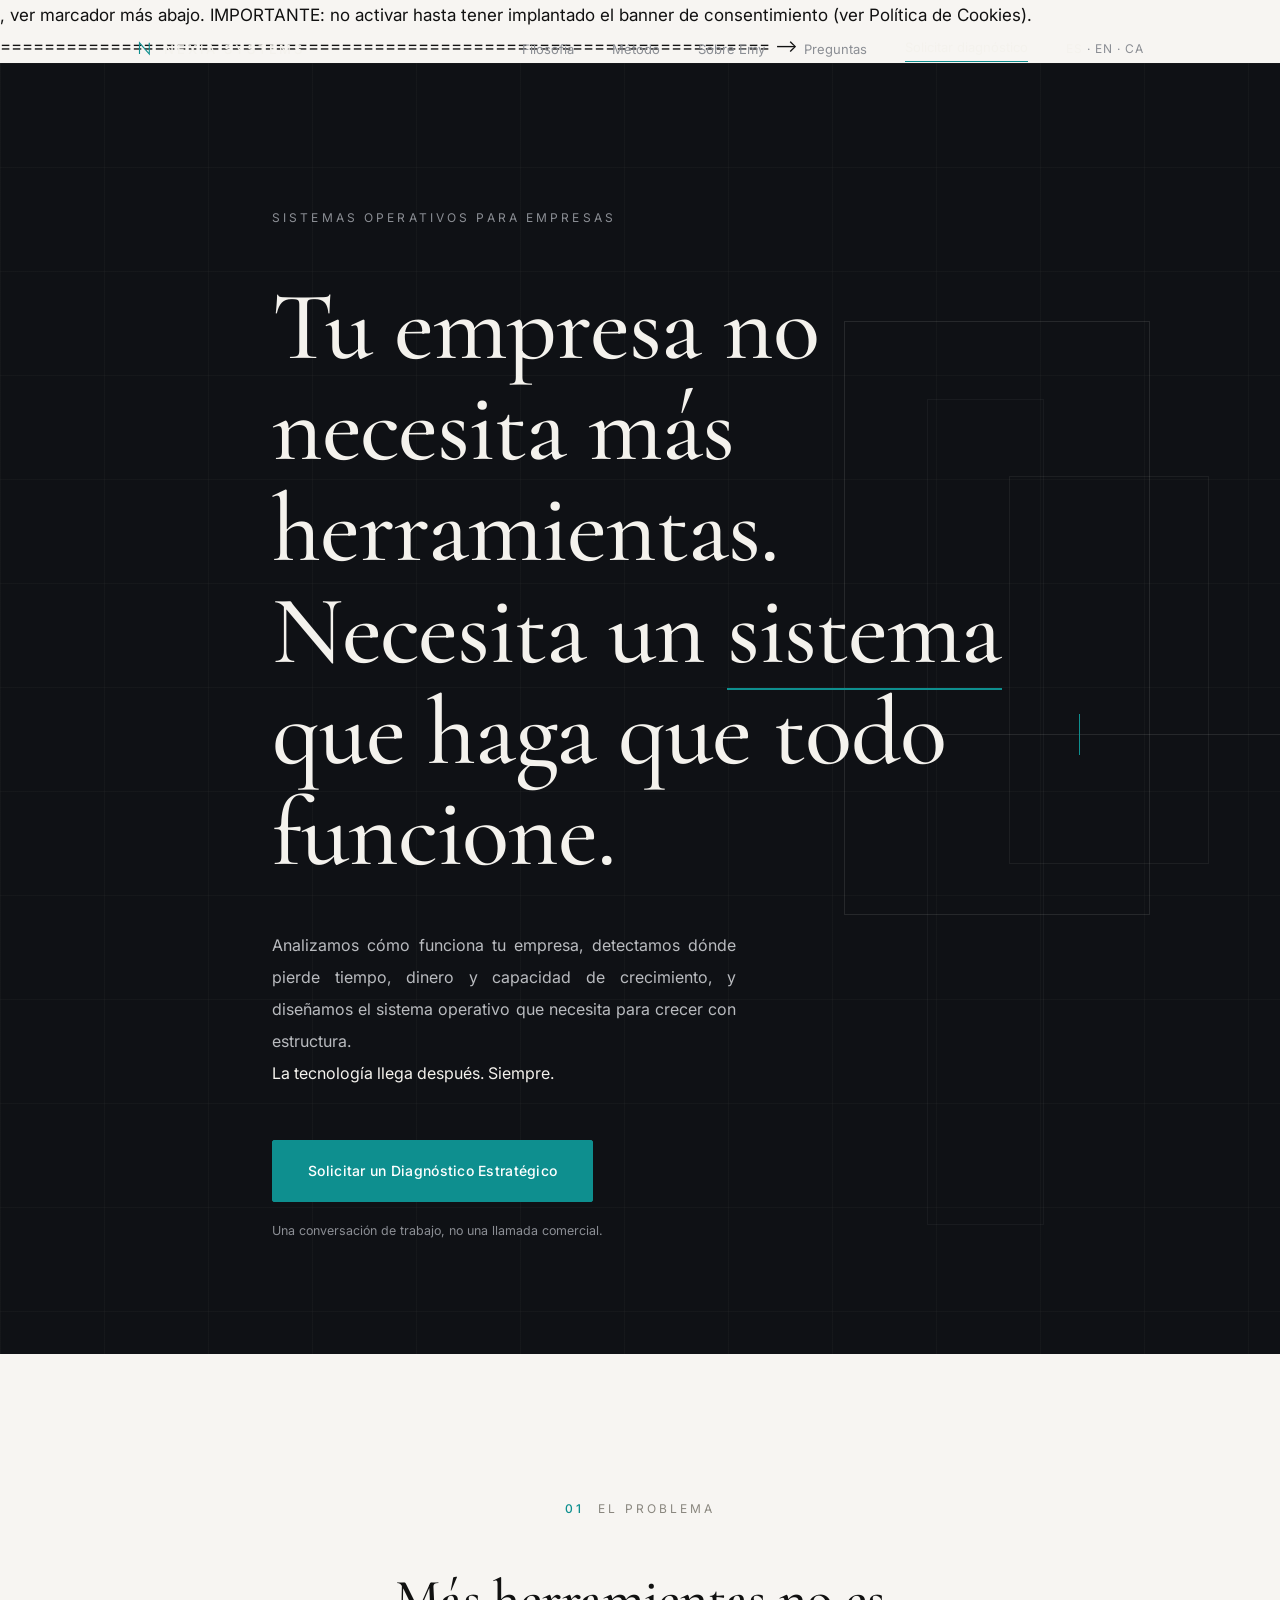
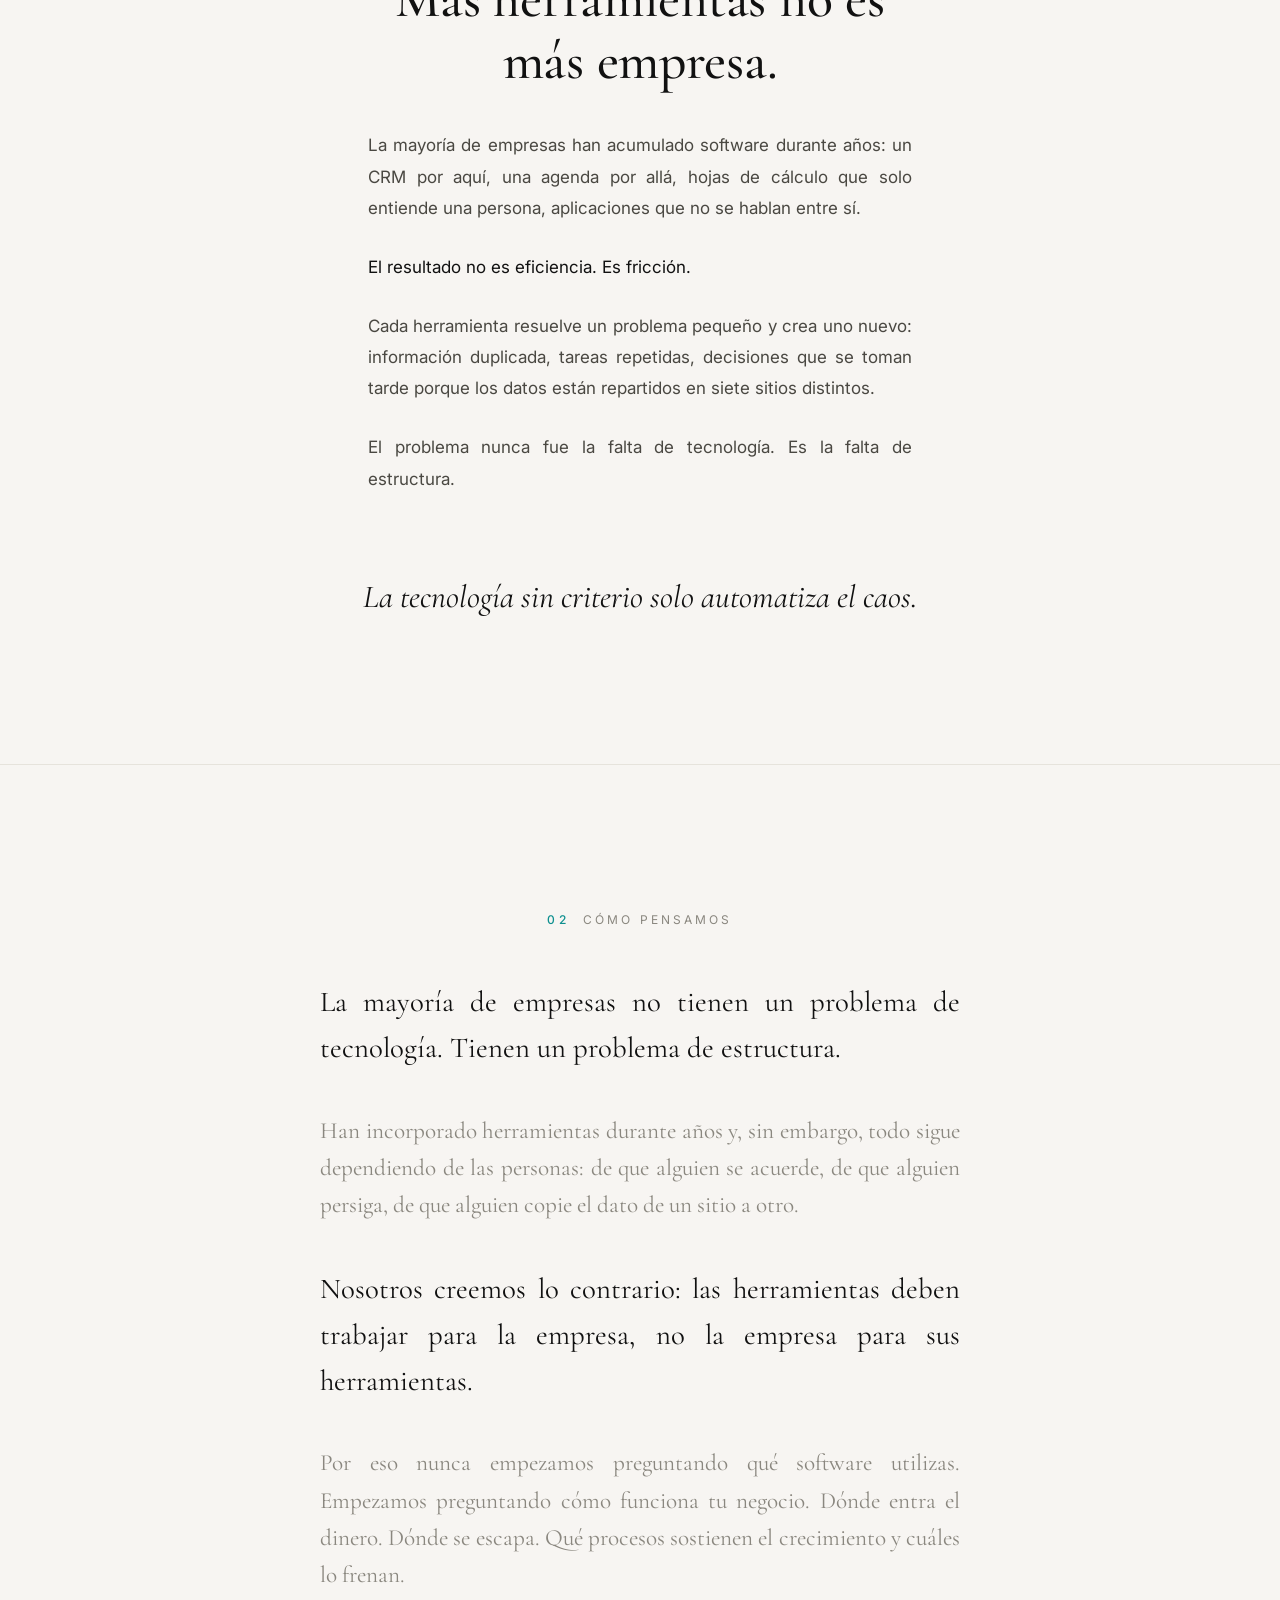
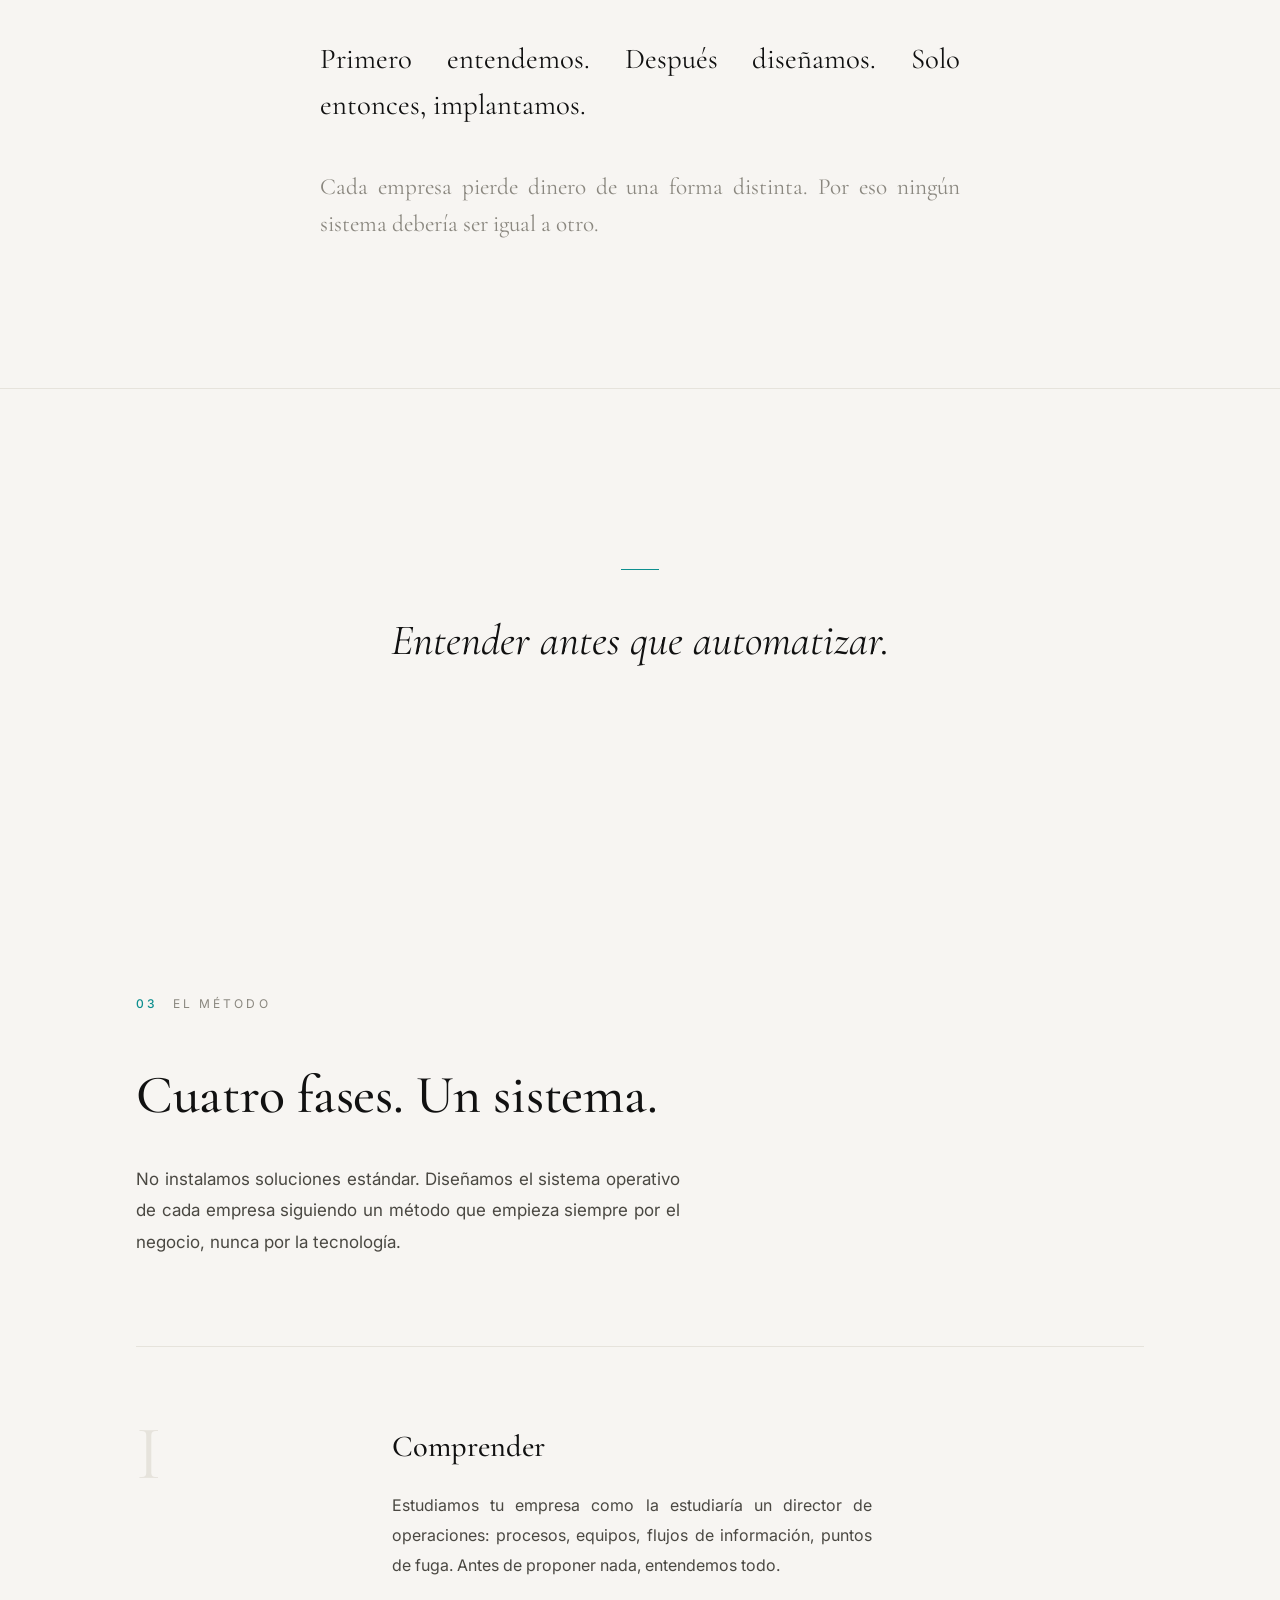
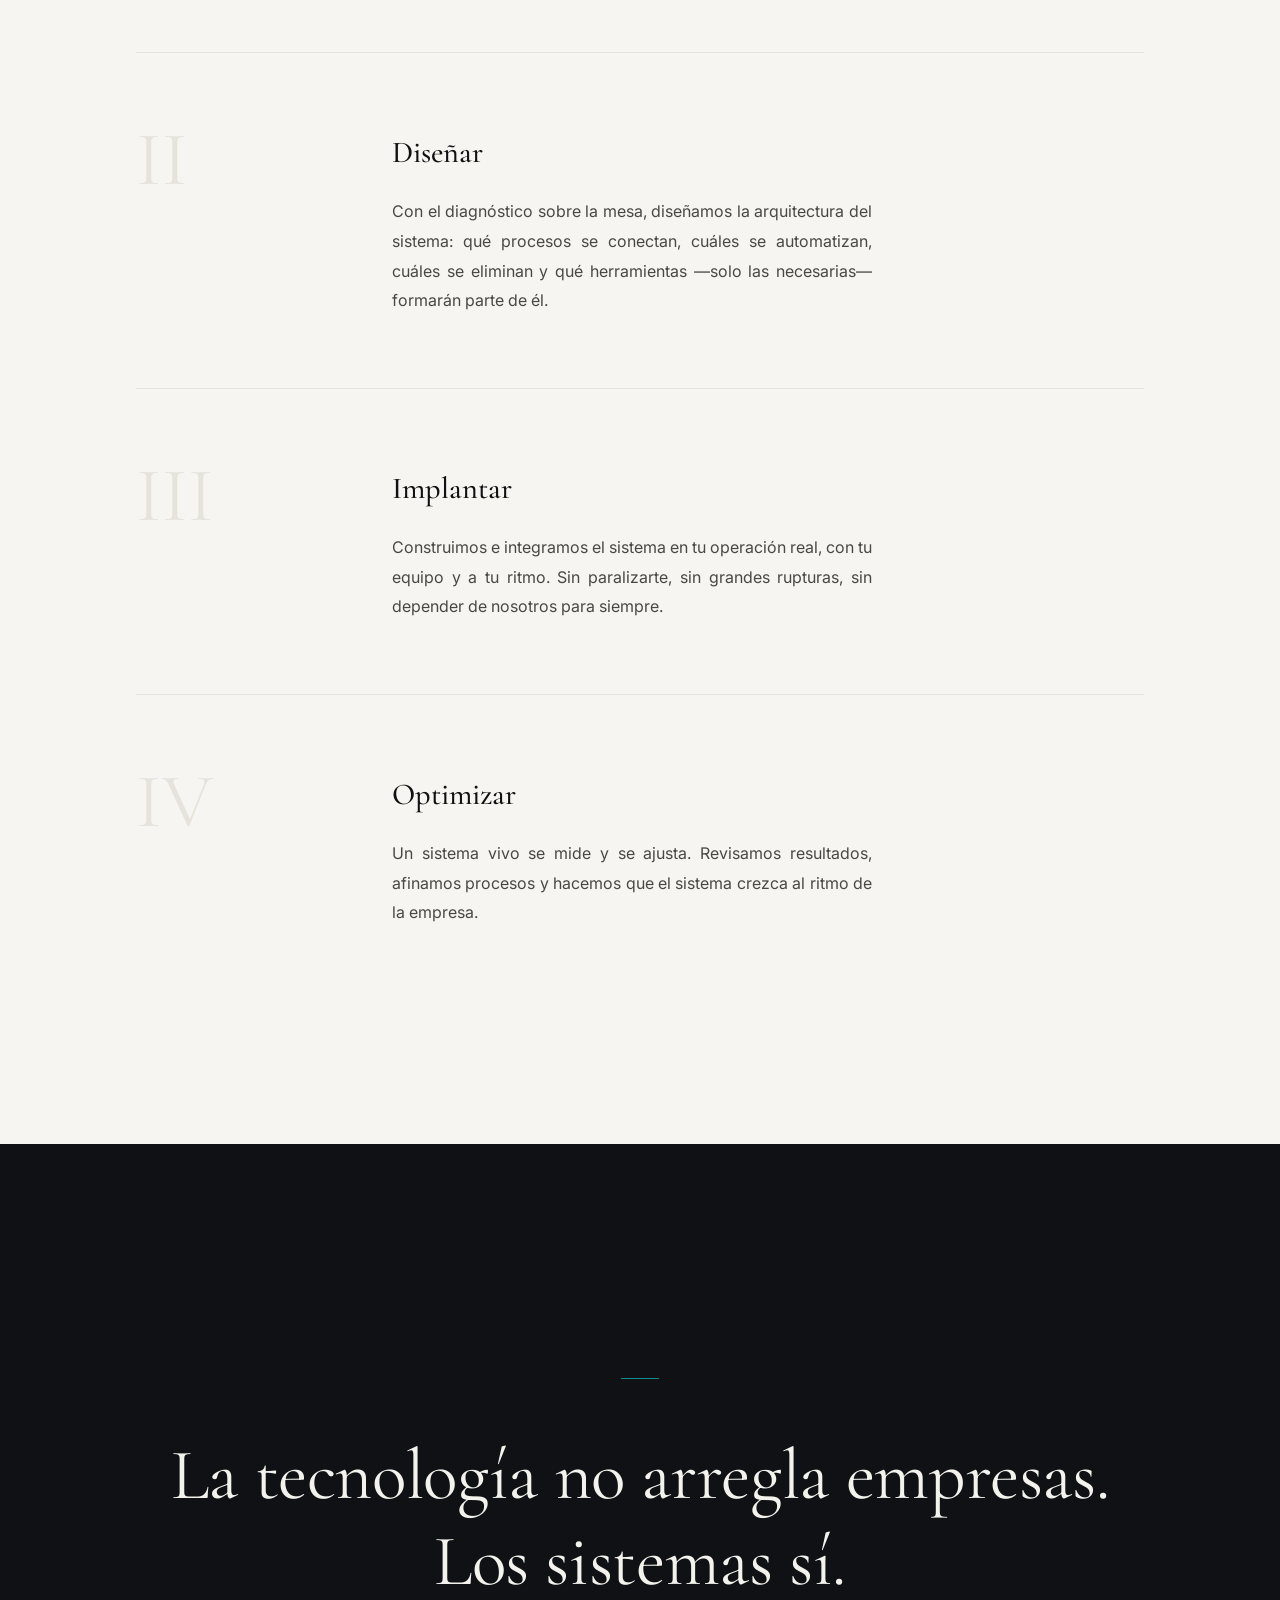
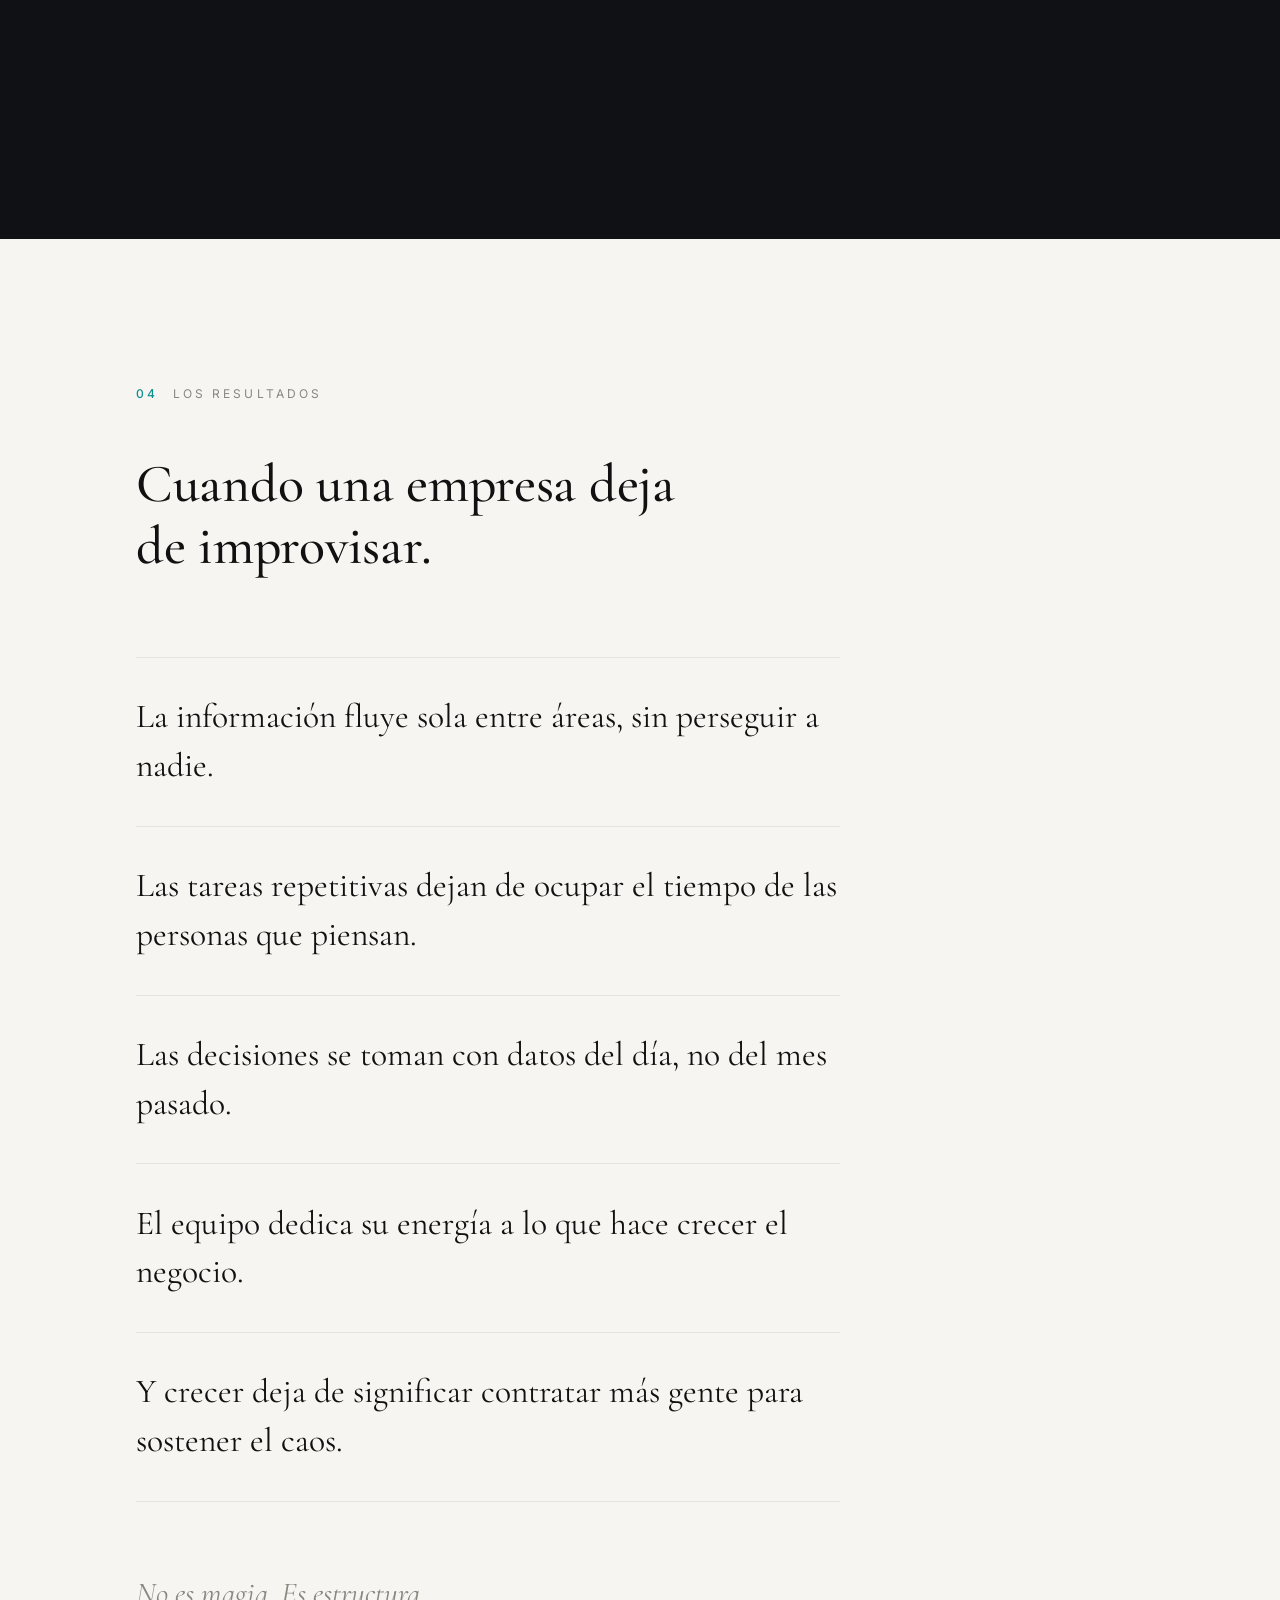
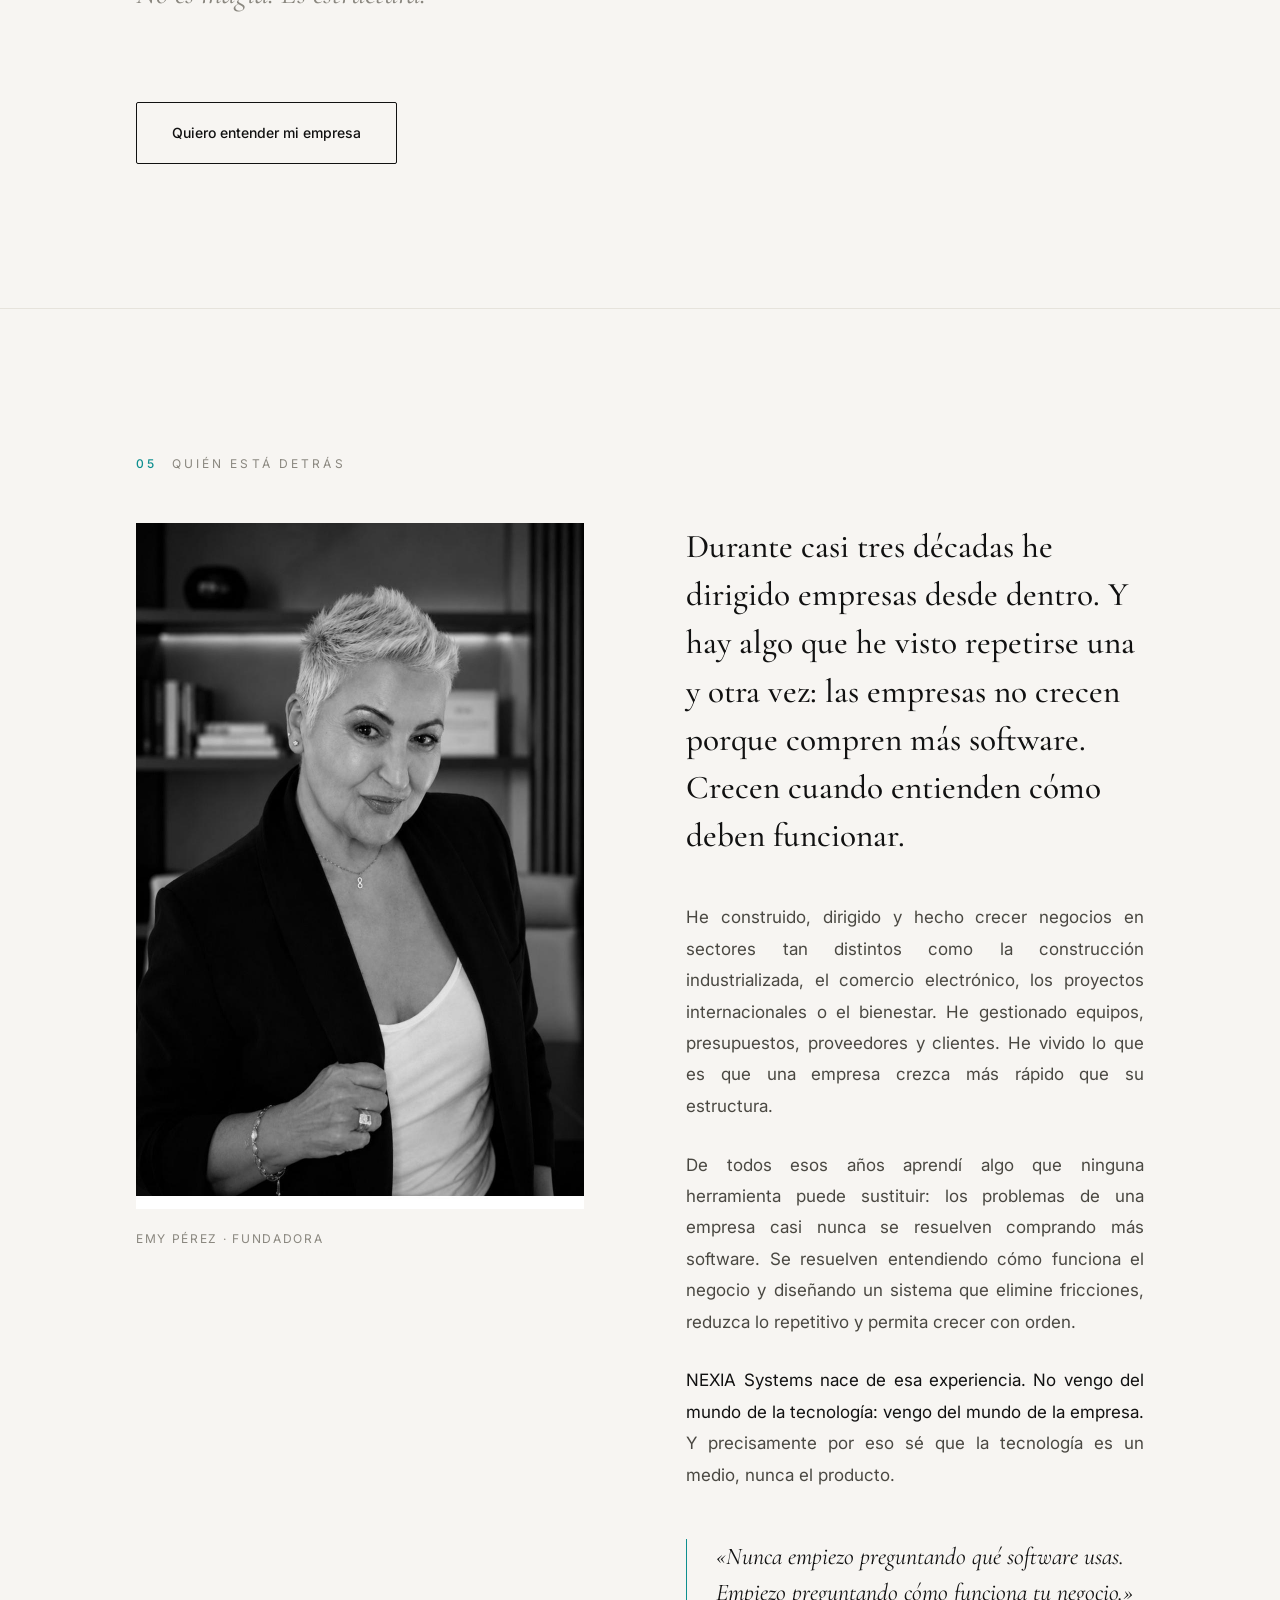
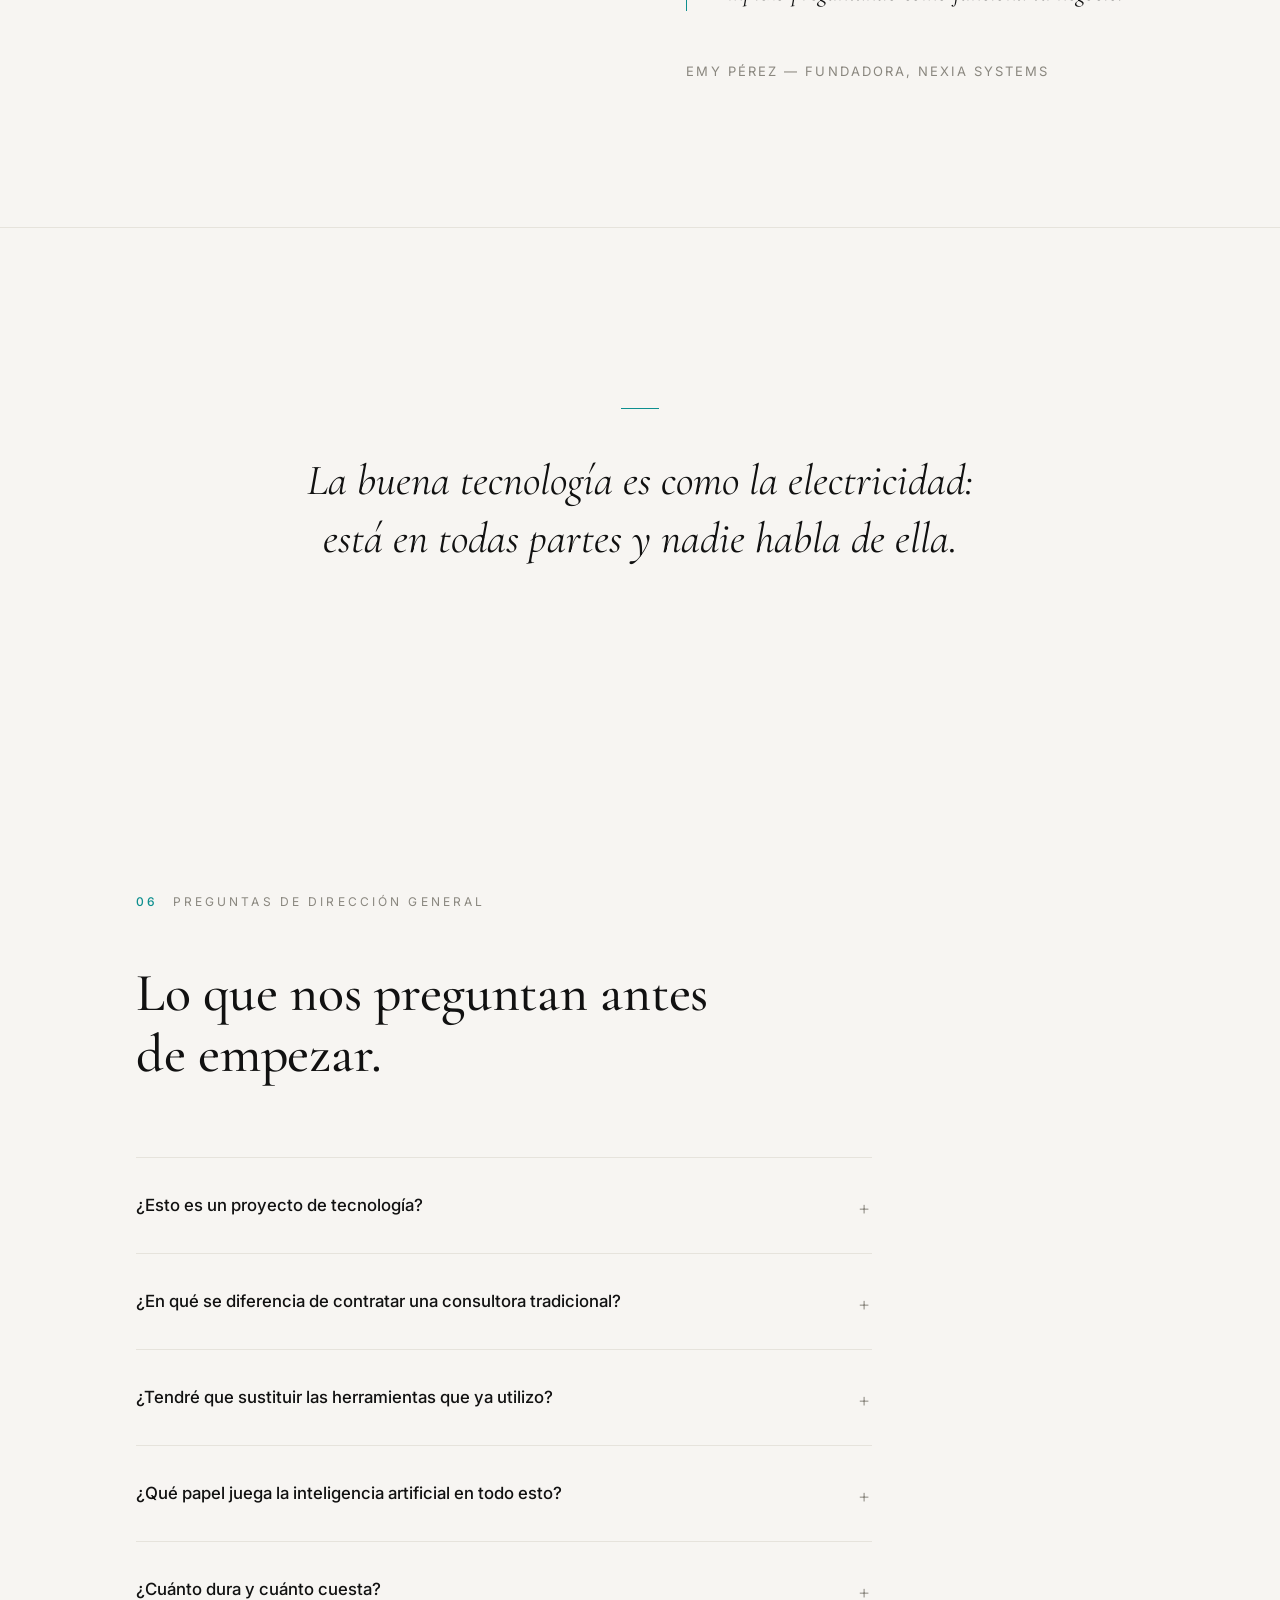
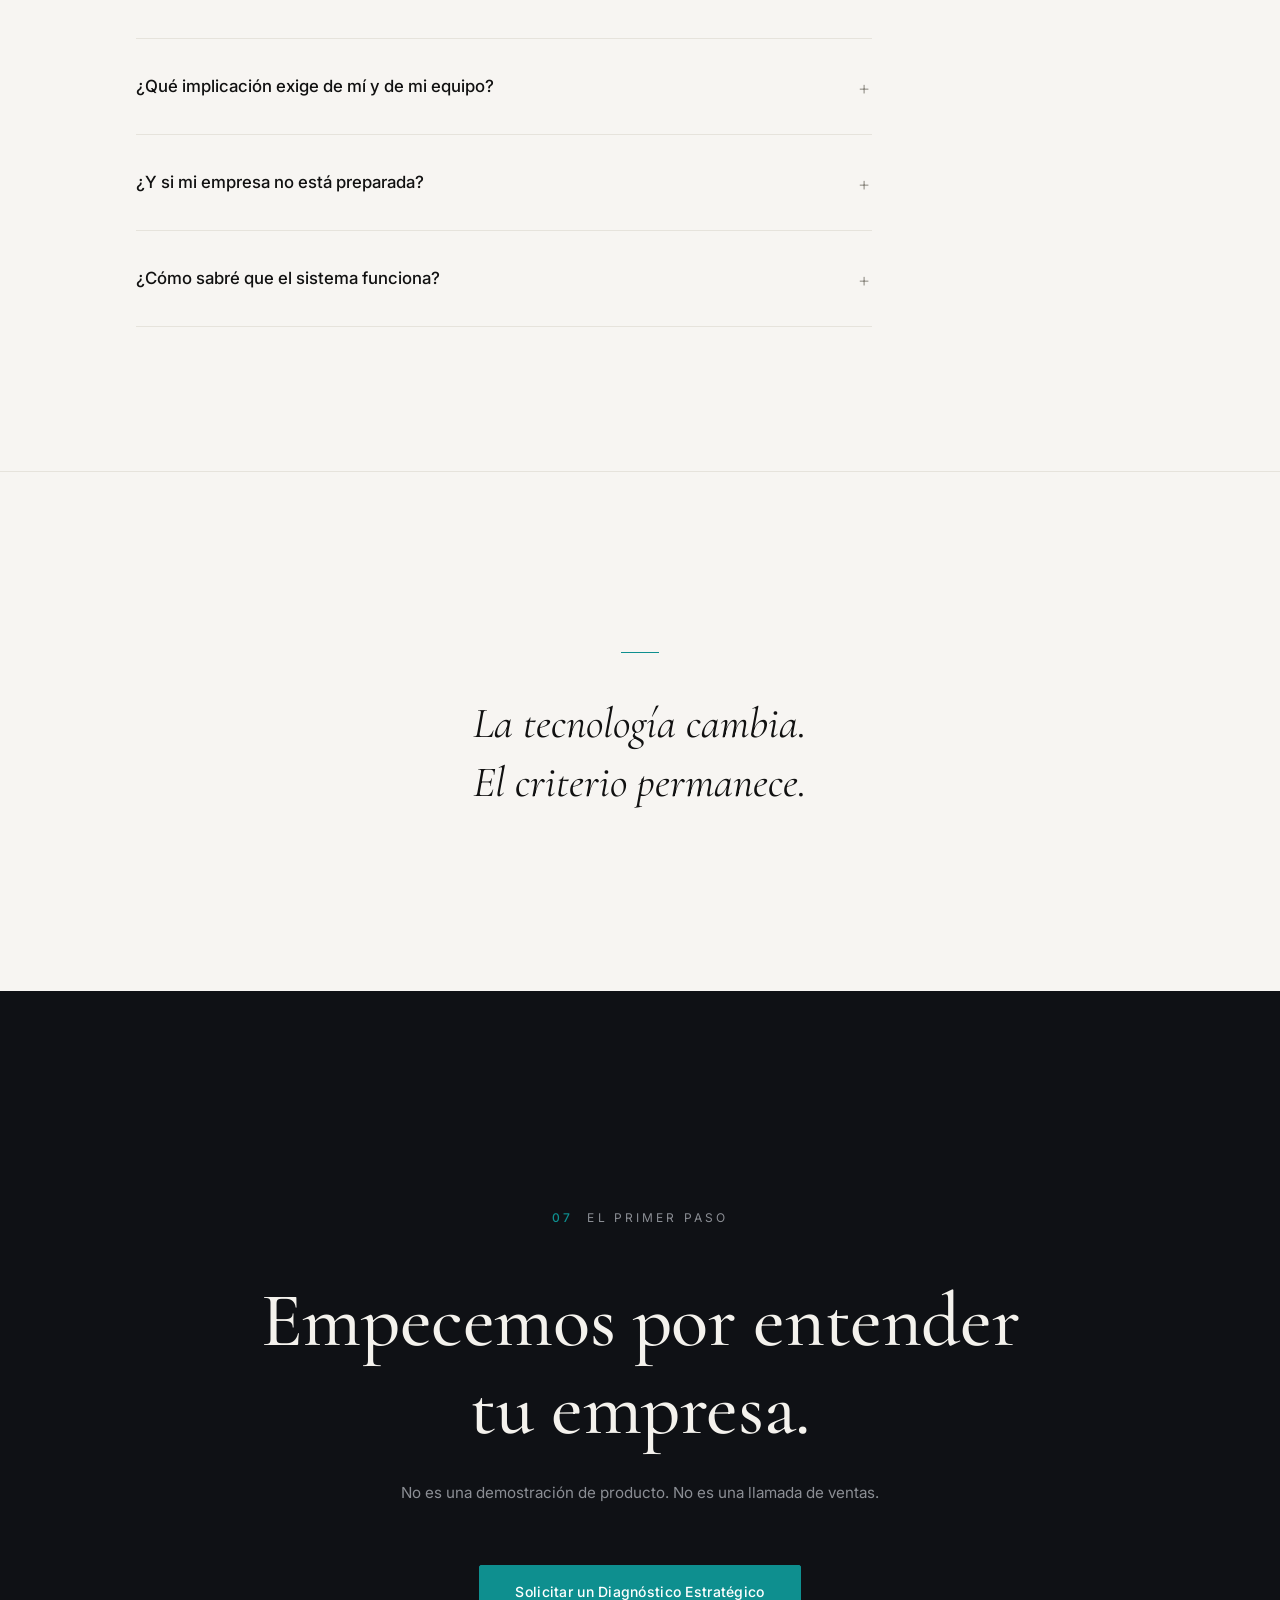
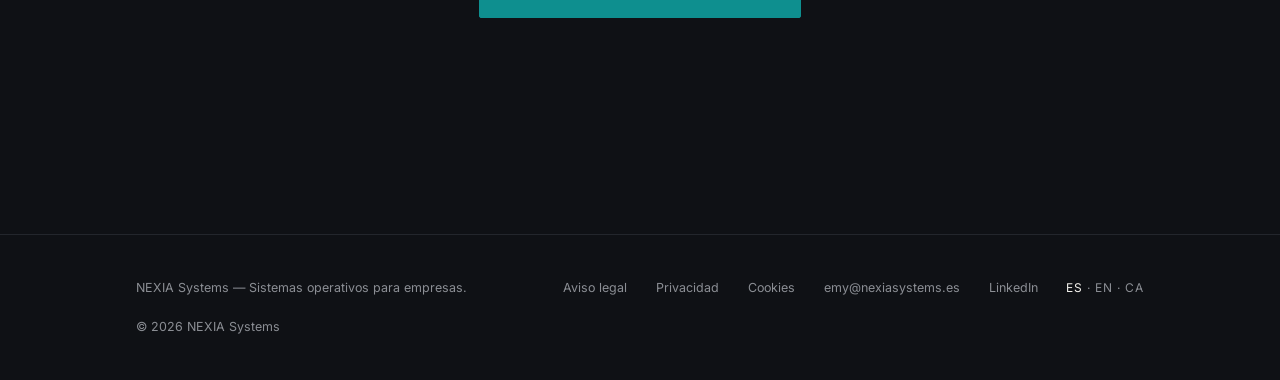
==== commit 975db450: "Actualización web Nexia" ====
--- a/index.html
+++ b/index.html
@@ -5,19 +5,18 @@
 <meta name="viewport" content="width=device-width, initial-scale=1.0">
 <title>NEXIA Systems — Sistemas operativos para empresas</title>
 <meta name="description" content="Tu empresa no necesita más herramientas. Necesita un sistema que haga que todo funcione. Analizamos cómo funciona tu empresa y diseñamos el sistema operativo que necesita para crecer con estructura.">
-<link rel="canonical" href="https://nexiasystems.com/">
-<!-- hreflang preparado para EN / CA (activar al publicar esos idiomas)
-<link rel="alternate" hreflang="es" href="https://nexiasystems.com/">
-<link rel="alternate" hreflang="en" href="https://nexiasystems.com/en/">
-<link rel="alternate" hreflang="ca" href="https://nexiasystems.com/ca/">
--->
+<link rel="canonical" href="https://www.nexiasystems.es/">
+<link rel="alternate" hreflang="es" href="https://www.nexiasystems.es/">
+<link rel="alternate" hreflang="en" href="https://www.nexiasystems.es/en/">
+<link rel="alternate" hreflang="ca" href="https://www.nexiasystems.es/ca/">
+<link rel="alternate" hreflang="x-default" href="https://www.nexiasystems.es/">
 <meta property="og:type" content="website">
 <meta property="og:locale" content="es_ES">
 <meta property="og:site_name" content="NEXIA Systems">
 <meta property="og:title" content="NEXIA Systems — Sistemas operativos para empresas">
 <meta property="og:description" content="Tu empresa no necesita más herramientas. Necesita un sistema que haga que todo funcione.">
-<meta property="og:url" content="https://nexiasystems.com/">
-<meta property="og:image" content="https://nexiasystems.com/assets/emy.jpg">
+<meta property="og:url" content="https://www.nexiasystems.es/">
+<meta property="og:image" content="https://www.nexiasystems.es/assets/emy.jpg">
 <meta name="twitter:card" content="summary_large_image">
 <meta name="theme-color" content="#0F1115">
 <link rel="icon" href="data:image/svg+xml,%3Csvg xmlns='http://www.w3.org/2000/svg' viewBox='0 0 32 32'%3E%3Crect width='32' height='32' fill='%230F1115'/%3E%3Cpath d='M9 23V9l14 14V9' stroke='%230E8F8F' stroke-width='2.5' fill='none'/%3E%3C/svg%3E">
@@ -32,7 +31,7 @@
   "name": "NEXIA Systems",
   "slogan": "Sistemas operativos para empresas",
   "description": "Estudiamos cómo funciona una empresa, detectamos dónde pierde tiempo, dinero y oportunidades, y diseñamos el sistema operativo que necesita para crecer con estructura.",
-  "url": "https://nexiasystems.com/",
+  "url": "https://www.nexiasystems.es/",
   "founder": {
     "@type": "Person",
     "name": "Emy Pérez",
@@ -43,19 +42,48 @@
   "knowsLanguage": ["es", "en", "ca"]
 }
 </script>
+
+<!-- ======================================================================
+     GOOGLE TAG MANAGER (parte 1 de 2)
+     Pegar justo debajo de esta línea el snippet <script> de GTM
+     (GTM → Administración → Instalar Google Tag Manager → código del <head>).
+     La parte 2 (noscript) va al inicio del <body>
+
+<!-- ======================================================================
+     GOOGLE TAG MANAGER (parte 2 de 2)
+     Pegar justo debajo de esta línea el snippet <noscript> de GTM.
+====================================================================== -->, ver marcador más abajo.
+     IMPORTANTE: no activar hasta tener implantado el banner de consentimiento
+     (ver Política de Cookies).
+====================================================================== -->
+
+<!-- ======================================================================
+     GOOGLE ANALYTICS 4
+     Pegar justo debajo de esta línea el snippet gtag.js con tu Measurement ID
+     (GA4 → Administración → Flujos de datos → Instrucciones de etiquetado).
+     Solo necesario si NO se gestiona GA4 a través de GTM.
+====================================================================== -->
+
+<!-- ======================================================================
+     MICROSOFT CLARITY
+     Pegar justo debajo de esta línea el script de Clarity
+     (Clarity → Settings → Setup → Install tracking code manually).
+====================================================================== -->
 </head>
 <body>
 
+<a class="skip-link" href="#problema">Saltar al contenido</a>
+
 <nav aria-label="Principal">
   <div class="wrap nav-in">
-    <a class="logo" href="#top">NEXIA SYSTEMS</a>
+    <a class="logo" href="#top" aria-label="NEXIA Systems — inicio"><svg class="logo-mark" viewBox="0 0 24 24" aria-hidden="true"><path d="M5 20V4l14 16V4" fill="none" stroke="currentColor" stroke-width="1.6"/></svg><span>NEXIA&nbsp;SYSTEMS</span></a>
     <div class="nav-links">
       <a href="#pensamos">Filosofía</a>
       <a href="#metodo">Método</a>
       <a href="#emy">Sobre Emy</a>
       <a href="#preguntas">Preguntas</a>
       <a class="nav-cta" href="#contacto">Solicitar diagnóstico</a>
-      <span class="lang" aria-label="Idioma">ES <span>· EN · CA</span></span>
+      <span class="lang" role="group" aria-label="Selector de idioma"><a href="/" lang="es" aria-current="true">ES</a> · <a href="en/" lang="en" hreflang="en">EN</a> · <a href="ca/" lang="ca" hreflang="ca">CA</a></span>
     </div>
   </div>
 </nav>
@@ -164,7 +192,7 @@
       <p class="rv">Y crecer deja de significar contratar más gente para sostener el caos.</p>
     </div>
     <p class="results-close rv">No es magia. Es estructura.</p>
-    <div class="mid-cta rv"><a class="btn-ghost" href="#contacto">Quiero entender cómo funciona mi empresa</a></div>
+    <div class="mid-cta rv"><a class="btn-ghost" href="#contacto">Quiero entender mi empresa</a></div>
   </div>
 </section>
 
@@ -230,19 +258,33 @@
     <div class="rv"><button class="btn" id="openForm" type="button">Solicitar un Diagnóstico Estratégico</button></div>
     <div class="form-shell" id="formShell">
       <form id="diagForm" novalidate>
-        <div class="f-field"><label for="f1">Nombre y cargo</label><input id="f1" name="nombre" type="text" autocomplete="name" required></div>
-        <div class="f-field"><label for="f2">Empresa</label><input id="f2" name="empresa" type="text" autocomplete="organization" required></div>
-        <div class="f-field"><label for="f3">¿Cuál es la principal fricción de tu operación hoy?</label><input id="f3" name="friccion" type="text" required></div>
-        <div class="f-field"><label for="f4">Email</label><input id="f4" name="email" type="email" autocomplete="email" required></div>
-        <button class="btn" type="submit">Enviar</button>
+        <div class="f-field"><label for="f1">Nombre</label><input id="f1" name="full_name" type="text" autocomplete="name" required aria-required="true"></div>
+        <div class="f-field"><label for="f2">Empresa</label><input id="f2" name="company_name" type="text" autocomplete="organization" required aria-required="true"></div>
+        <div class="f-field"><label for="f3">Email</label><input id="f3" name="email" type="email" autocomplete="email" required aria-required="true"></div>
+        <div class="f-field"><label for="f4">Teléfono</label><input id="f4" name="phone" type="tel" autocomplete="tel" inputmode="tel" required aria-required="true"></div>
+        <div class="f-field"><label for="f5">Facturación anual <span class="opt">(opcional)</span></label>
+          <select id="f5" name="annual_revenue">
+            <option value="" selected>Prefiero no indicarlo</option>
+            <option>Menos de 500.000 €</option>
+            <option>500.000 € – 1 M€</option>
+            <option>1 M€ – 3 M€</option>
+            <option>3 M€ – 10 M€</option>
+            <option>Más de 10 M€</option>
+          </select></div>
+        <div class="f-field"><label for="f6">Mensaje</label><textarea id="f6" name="message" rows="4" required aria-required="true" placeholder="¿Cuál es la principal fricción de tu operación hoy?"></textarea></div>
+        <div class="hp" aria-hidden="true"><label for="f7">No rellenar este campo</label><input id="f7" name="website" type="text" tabindex="-1" autocomplete="off"></div>
+        <p class="form-error" id="formError" role="alert" hidden>Revisa los campos marcados: faltan datos o el email no es válido.</p>
+        <button class="btn" type="submit">Solicitar un Diagnóstico Estratégico</button>
         <p class="form-note">Respuesta en menos de 48 horas laborables. Sin secuencias automáticas de venta. Una persona leerá tu mensaje.</p>
       </form>
-      <p class="form-ok" id="formOk" role="status">Recibido. Te responderemos personalmente en menos de 48 horas laborables.</p>
+      <p class="form-ok" id="formOk" role="status" aria-live="polite">Recibido. Te responderemos personalmente en menos de 48 horas laborables.</p>
     </div>
   </div>
 </section>
 
 </main>
+
+<a class="dock" id="dock" href="#contacto" hidden>Solicitar diagnóstico</a>
 
 <footer>
   <div class="wrap foot">
@@ -250,13 +292,24 @@
     <div class="fl">
       <a href="aviso-legal.html">Aviso legal</a>
       <a href="privacidad.html">Privacidad</a>
-      <a href="https://www.linkedin.com" rel="noopener">LinkedIn</a>
-      <span class="lang">ES <span>· EN · CA</span></span>
+      <a href="cookies.html">Cookies</a>
+      <a href="mailto:emy@nexiasystems.es">emy@nexiasystems.es</a>
+      <a href="https://www.linkedin.com/in/emypereznexia/" rel="noopener">LinkedIn</a>
+      <span class="lang"><a href="/" lang="es" aria-current="true">ES</a> · <a href="en/" hreflang="en">EN</a> · <a href="ca/" hreflang="ca">CA</a></span>
     </div>
     <span>© 2026 NEXIA Systems</span>
   </div>
 </footer>
 
 <script src="js/main.js" defer></script>
+<!-- GHL WIDGET -->
+<!-- ======================================================================
+     Pegar justo debajo de esta línea el script del widget oficial de
+     GoHighLevel (chat). Se cargará en toda la página sin tocar nada más.
+     El envío del formulario es independiente: se conecta pegando la URL
+     del webhook en js/main.js (constante GHL_ENDPOINT).
+====================================================================== -->
+<!-- /GHL WIDGET -->
+
 </body>
 </html>
--- a/css/styles.css
+++ b/css/styles.css
@@ -288,3 +288,101 @@
 .foot{display:flex;flex-wrap:wrap;gap:1rem;justify-content:space-between;align-items:center;font-size:.78rem;color:var(--night-mute)}
 .foot a:hover,.foot a:focus-visible{color:var(--night-text)}
 .foot .fl{display:flex;gap:1.8rem;align-items:center}
+
+/* --------------------------------------------------------------------------
+   Páginas legales — mismo sistema visual
+   -------------------------------------------------------------------------- */
+.legal-hero{background:var(--night);color:var(--night-text);padding:11rem 0 5rem}
+.legal-hero h1{font-family:var(--serif);font-weight:500;font-size:clamp(2.4rem,5vw,4rem);line-height:1.1;letter-spacing:-.005em}
+.legal-hero .kicker{margin-bottom:2rem}
+.legal-body{background:var(--paper);padding:clamp(5rem,10vh,8rem) 0}
+.legal{max-width:46rem}
+.legal h2{font-size:clamp(1.5rem,2.6vw,2rem);margin:4rem 0 1.4rem;max-width:none}
+.legal h2:first-child{margin-top:0}
+.legal p,.legal li{color:var(--ink-soft);text-align:justify;hyphens:auto;-webkit-hyphens:auto;margin-bottom:1.4rem;font-size:1rem}
+.legal ul{list-style:none;margin-bottom:1.4rem}
+.legal li{padding-left:1.6rem;position:relative;margin-bottom:.9rem}
+.legal li::before{content:'';position:absolute;left:0;top:.85em;width:.7rem;height:1px;background:var(--accent)}
+.legal strong{color:var(--ink);font-weight:500}
+.legal a{border-bottom:1px solid var(--accent);transition:color .25s}
+.legal a:hover{color:var(--accent)}
+.legal .updated{font-size:.8rem;letter-spacing:.1em;text-transform:uppercase;color:var(--ink-mute);margin-bottom:3rem;text-align:left}
+.legal table{width:100%;border-collapse:collapse;margin:2rem 0;font-size:.9rem}
+.legal th{text-align:left;font-weight:500;color:var(--ink);font-size:.75rem;letter-spacing:.12em;text-transform:uppercase;padding:.9rem .8rem .9rem 0;border-bottom:1px solid var(--ink)}
+.legal td{padding:1rem .8rem 1rem 0;border-bottom:1px solid var(--paper-line);color:var(--ink-soft);vertical-align:top;text-align:left}
+.legal .placeholder{background:rgba(14,143,143,.08);padding:0 .3rem;color:var(--accent)}
+
+/* --------------------------------------------------------------------------
+   v1.1 — Logo, accesibilidad, idioma y responsive de botones
+   -------------------------------------------------------------------------- */
+.logo{display:inline-flex;align-items:center;gap:.7rem}
+.logo-mark{width:1.05rem;height:1.05rem;color:var(--accent);flex:none}
+
+.skip-link{
+  position:absolute;left:-9999px;top:0;z-index:100;
+  background:var(--accent);color:#fff;padding:.8rem 1.4rem;
+  font-family:var(--sans);font-size:.85rem;border-radius:0 0 2px 0;
+}
+.skip-link:focus{left:0}
+
+.lang a{transition:color .25s}
+.lang a[aria-current="true"]{color:var(--night-text)}
+.lang a.lang-off{opacity:.4;cursor:default;pointer-events:none}
+.foot .lang a[aria-current="true"]{color:var(--night-text)}
+
+.f-field .opt{text-transform:none;letter-spacing:0;opacity:.7}
+.hp{position:absolute;left:-9999px;width:1px;height:1px;overflow:hidden}
+.form-error{font-size:.82rem;color:#c96a6a;margin-bottom:1.6rem;line-height:1.6}
+
+/* Botones en móvil: bloque centrado, nunca partidos en dos líneas raras */
+@media (max-width:560px){
+  .btn,.btn-ghost{
+    display:block;width:100%;max-width:22rem;
+    margin-left:auto;margin-right:auto;
+    text-align:center;white-space:normal;
+    padding:1.05rem 1.4rem;
+  }
+  .hero .btn{margin-left:0}
+  .mid-cta{text-align:center}
+  .foot{justify-content:center;text-align:center}
+  .form-shell{max-width:100%}
+}
+
+
+/* --------------------------------------------------------------------------
+   v1.2 — Campos select y textarea del formulario (mismo lenguaje visual)
+   -------------------------------------------------------------------------- */
+.f-field select,.f-field textarea{
+  width:100%;background:transparent;border:none;
+  border-bottom:1px solid var(--night-line);
+  color:var(--night-text);font-family:var(--sans);font-size:1rem;
+  padding:.6rem 0;outline:none;transition:border-color .25s;
+}
+.f-field select:focus,.f-field textarea:focus{border-color:var(--accent)}
+.f-field select{appearance:none;-webkit-appearance:none;cursor:pointer;
+  background-image:url("data:image/svg+xml,%3Csvg xmlns='http://www.w3.org/2000/svg' width='10' height='6'%3E%3Cpath d='M1 1l4 4 4-4' fill='none' stroke='%238b8e94' stroke-width='1.4'/%3E%3C/svg%3E");
+  background-repeat:no-repeat;background-position:right .2rem center;}
+.f-field select option{background:var(--night);color:var(--night-text)}
+.f-field textarea{resize:vertical;min-height:5.5rem;line-height:1.7}
+.form-shell.open{max-height:72rem}
+
+
+/* --------------------------------------------------------------------------
+   v1.2 — Widget flotante de diagnóstico (aparece tras el hero,
+   desaparece al llegar al cierre). Discreto, sin sombras, sin efectos.
+   -------------------------------------------------------------------------- */
+.dock{
+  position:fixed;bottom:1.6rem;right:1.6rem;z-index:20;
+  display:inline-flex;align-items:center;gap:.65rem;
+  background:var(--night);color:var(--night-text);
+  border:1px solid var(--night-line);border-radius:2px;
+  font-family:var(--sans);font-size:.8125rem;font-weight:500;letter-spacing:.02em;
+  padding:.85rem 1.3rem;
+  opacity:0;transform:translateY(8px);pointer-events:none;
+  transition:opacity .4s ease,transform .4s ease,border-color .25s;
+}
+.dock::before{content:'';width:6px;height:6px;background:var(--accent);border-radius:50%;flex:none}
+.dock.show{opacity:1;transform:none;pointer-events:auto}
+.dock:hover,.dock:focus-visible{border-color:var(--accent)}
+@media (max-width:560px){.dock{bottom:1rem;right:1rem;left:auto;padding:.8rem 1.1rem}}
+@media (prefers-reduced-motion: reduce){.dock{transition:none}}
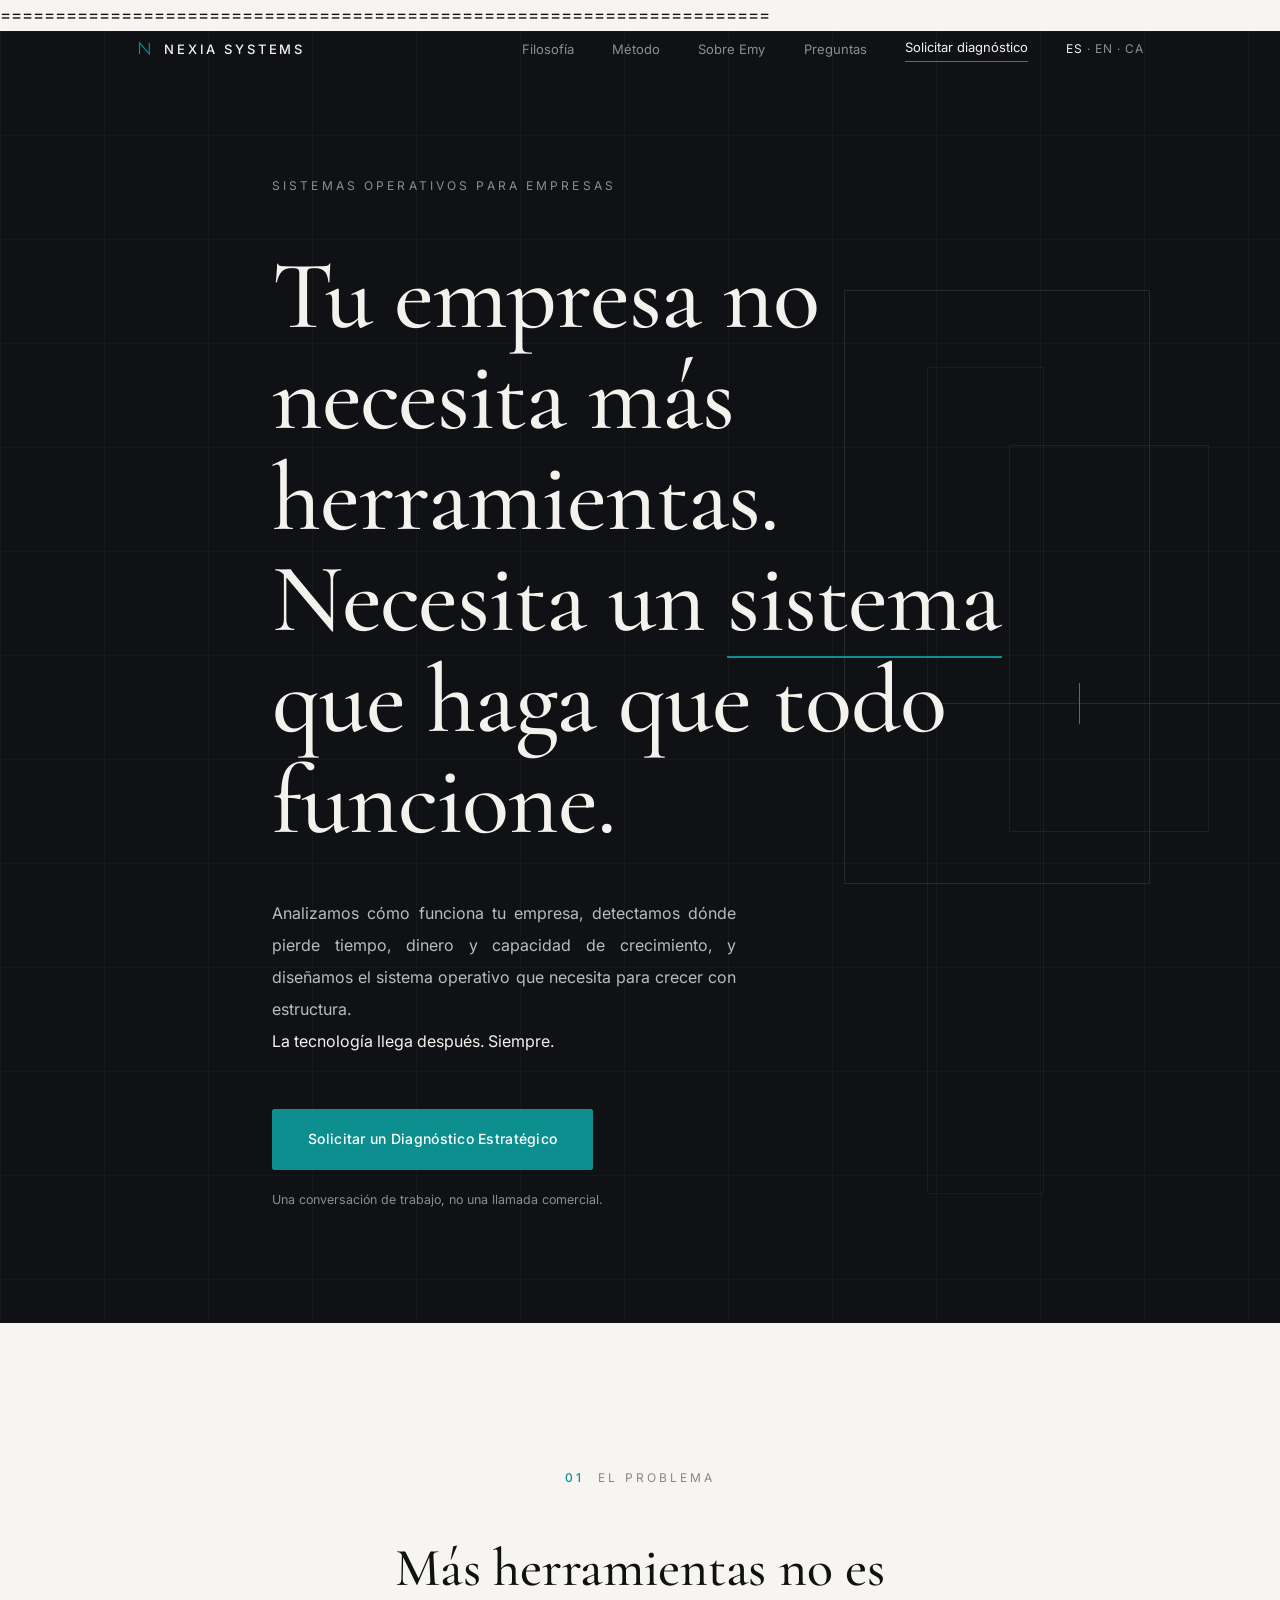
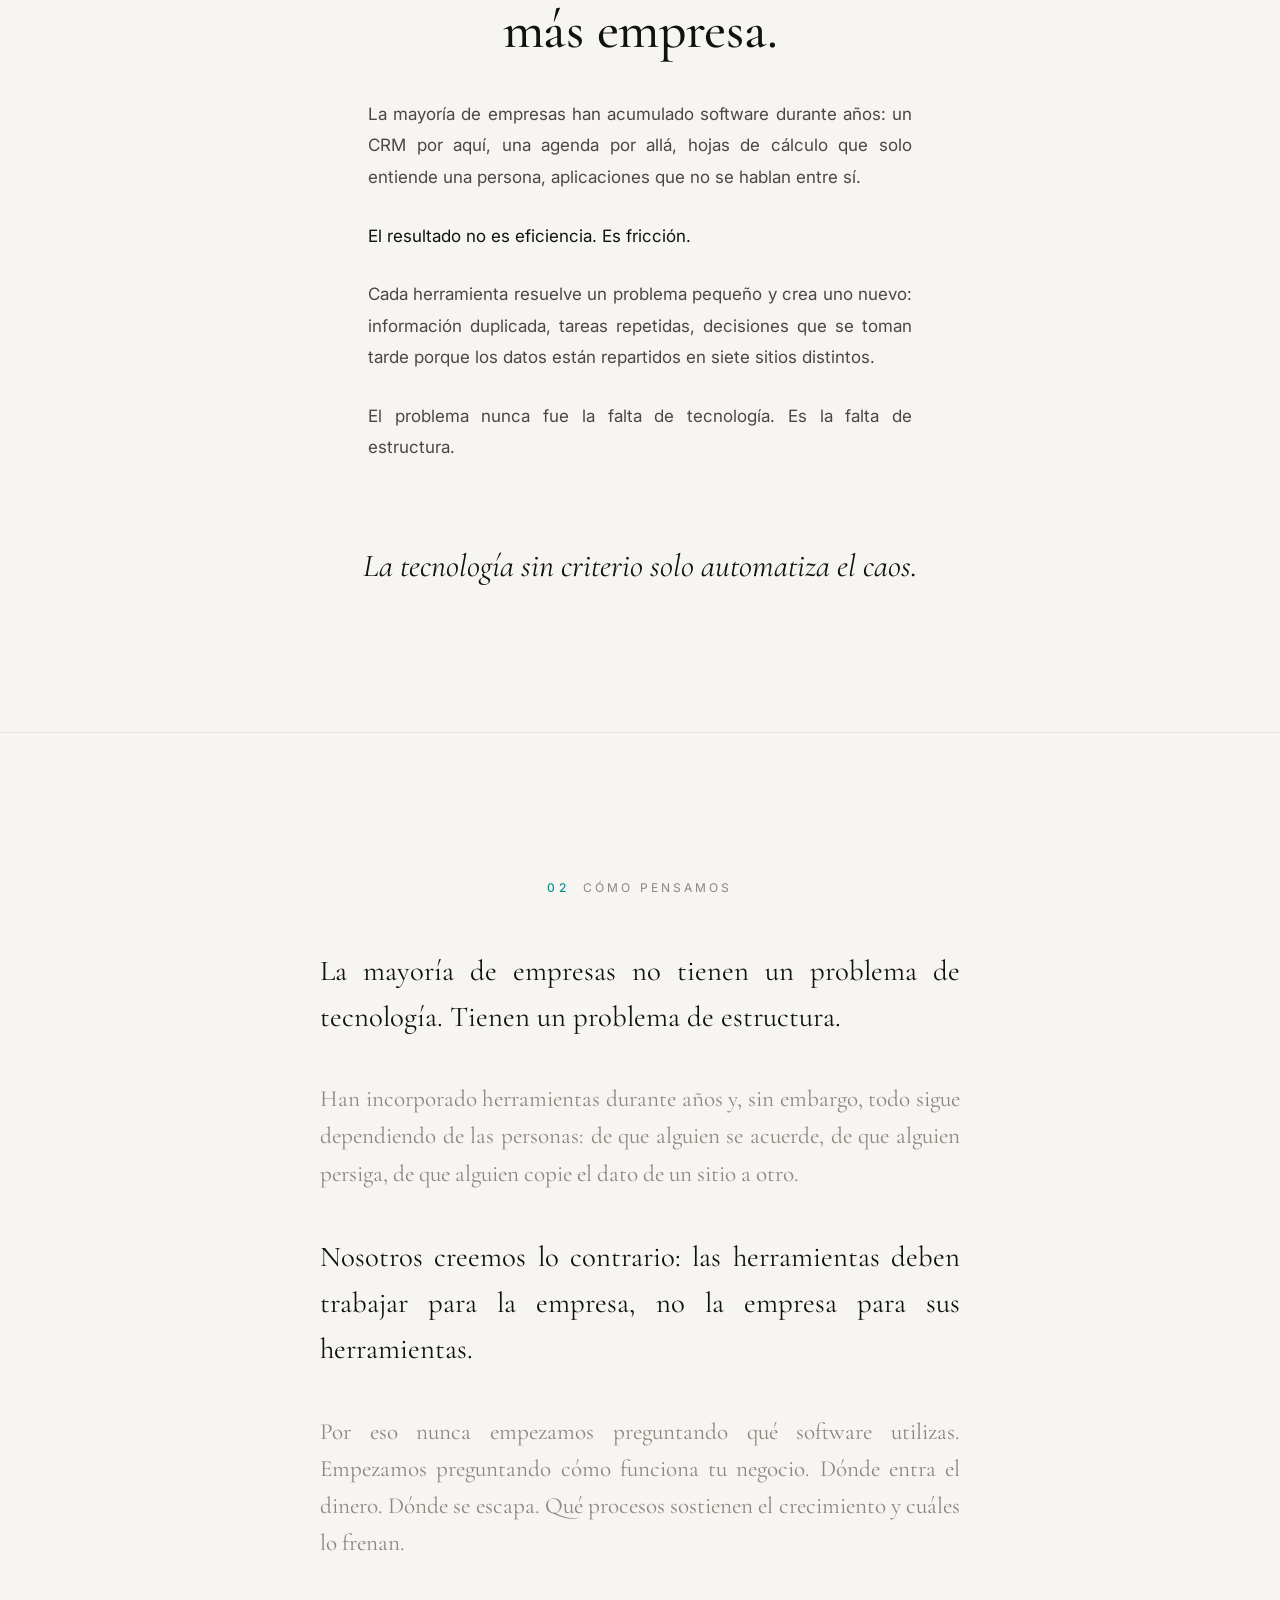
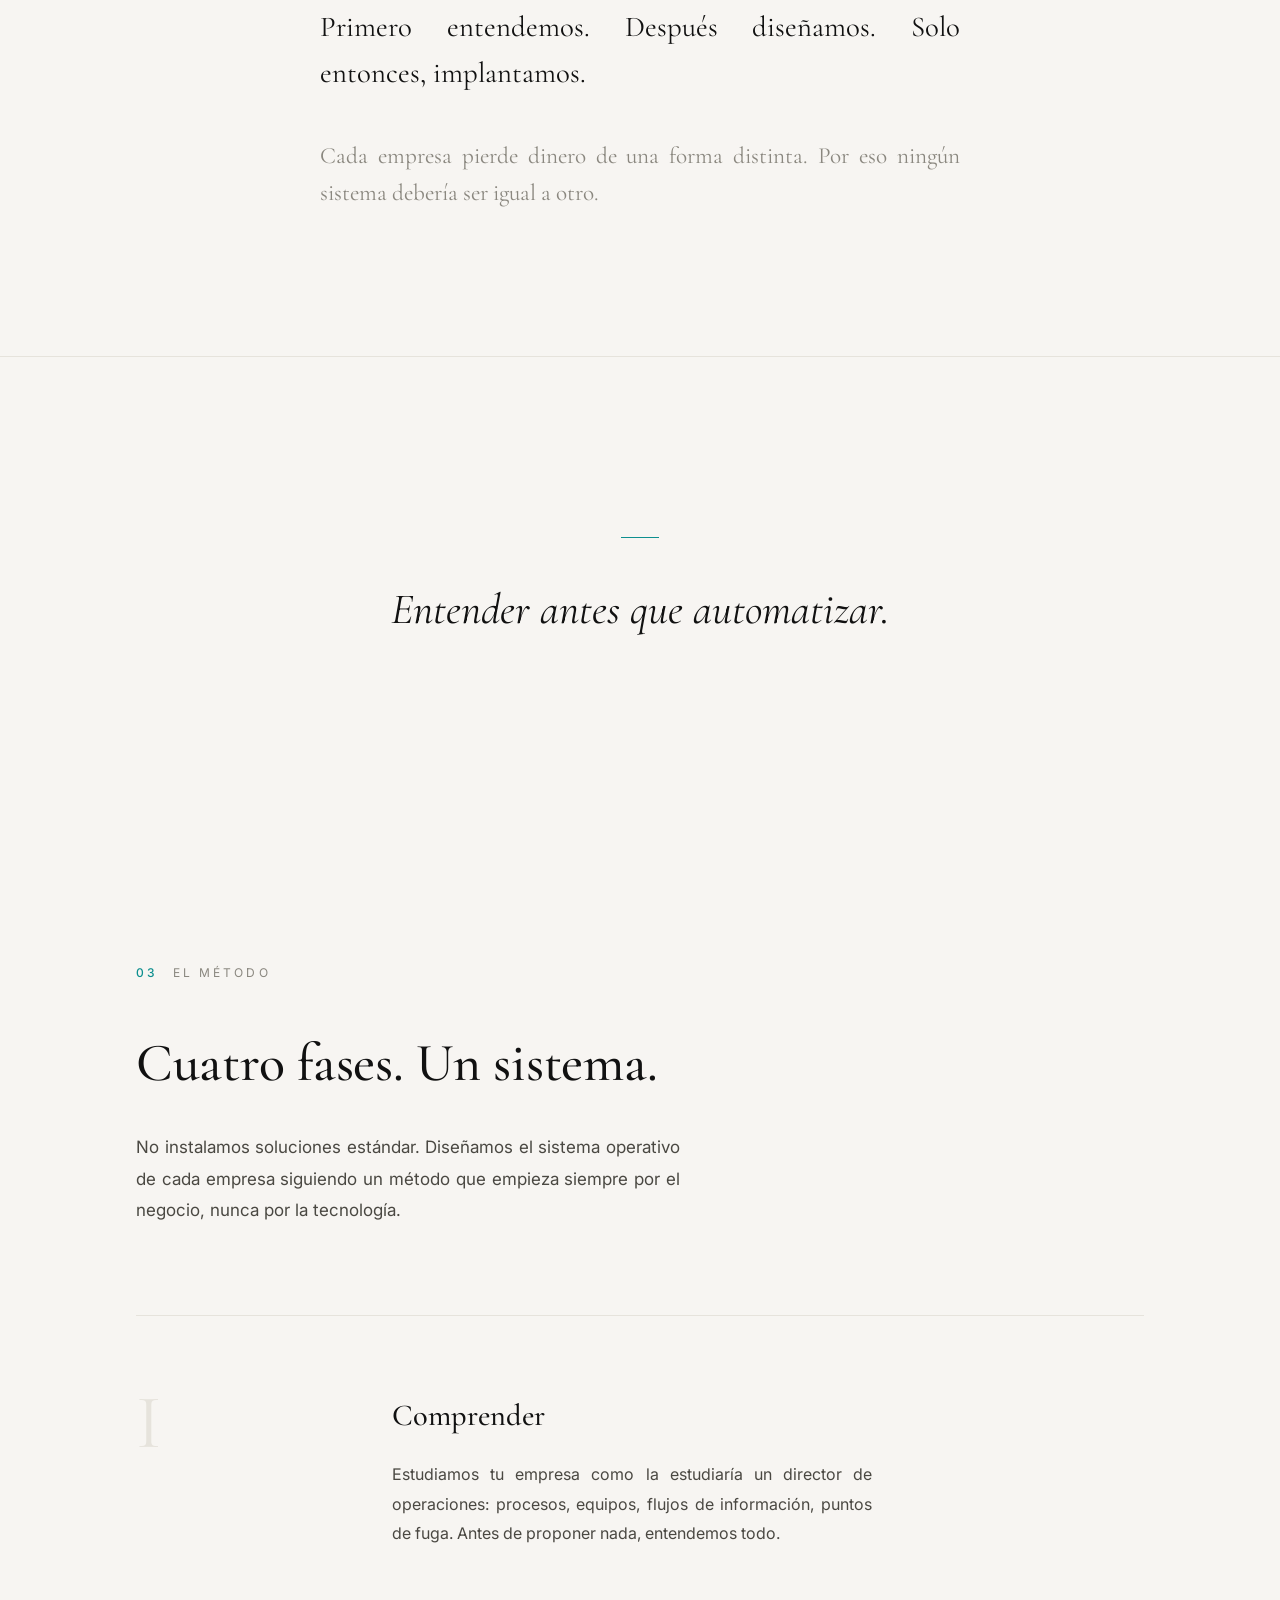
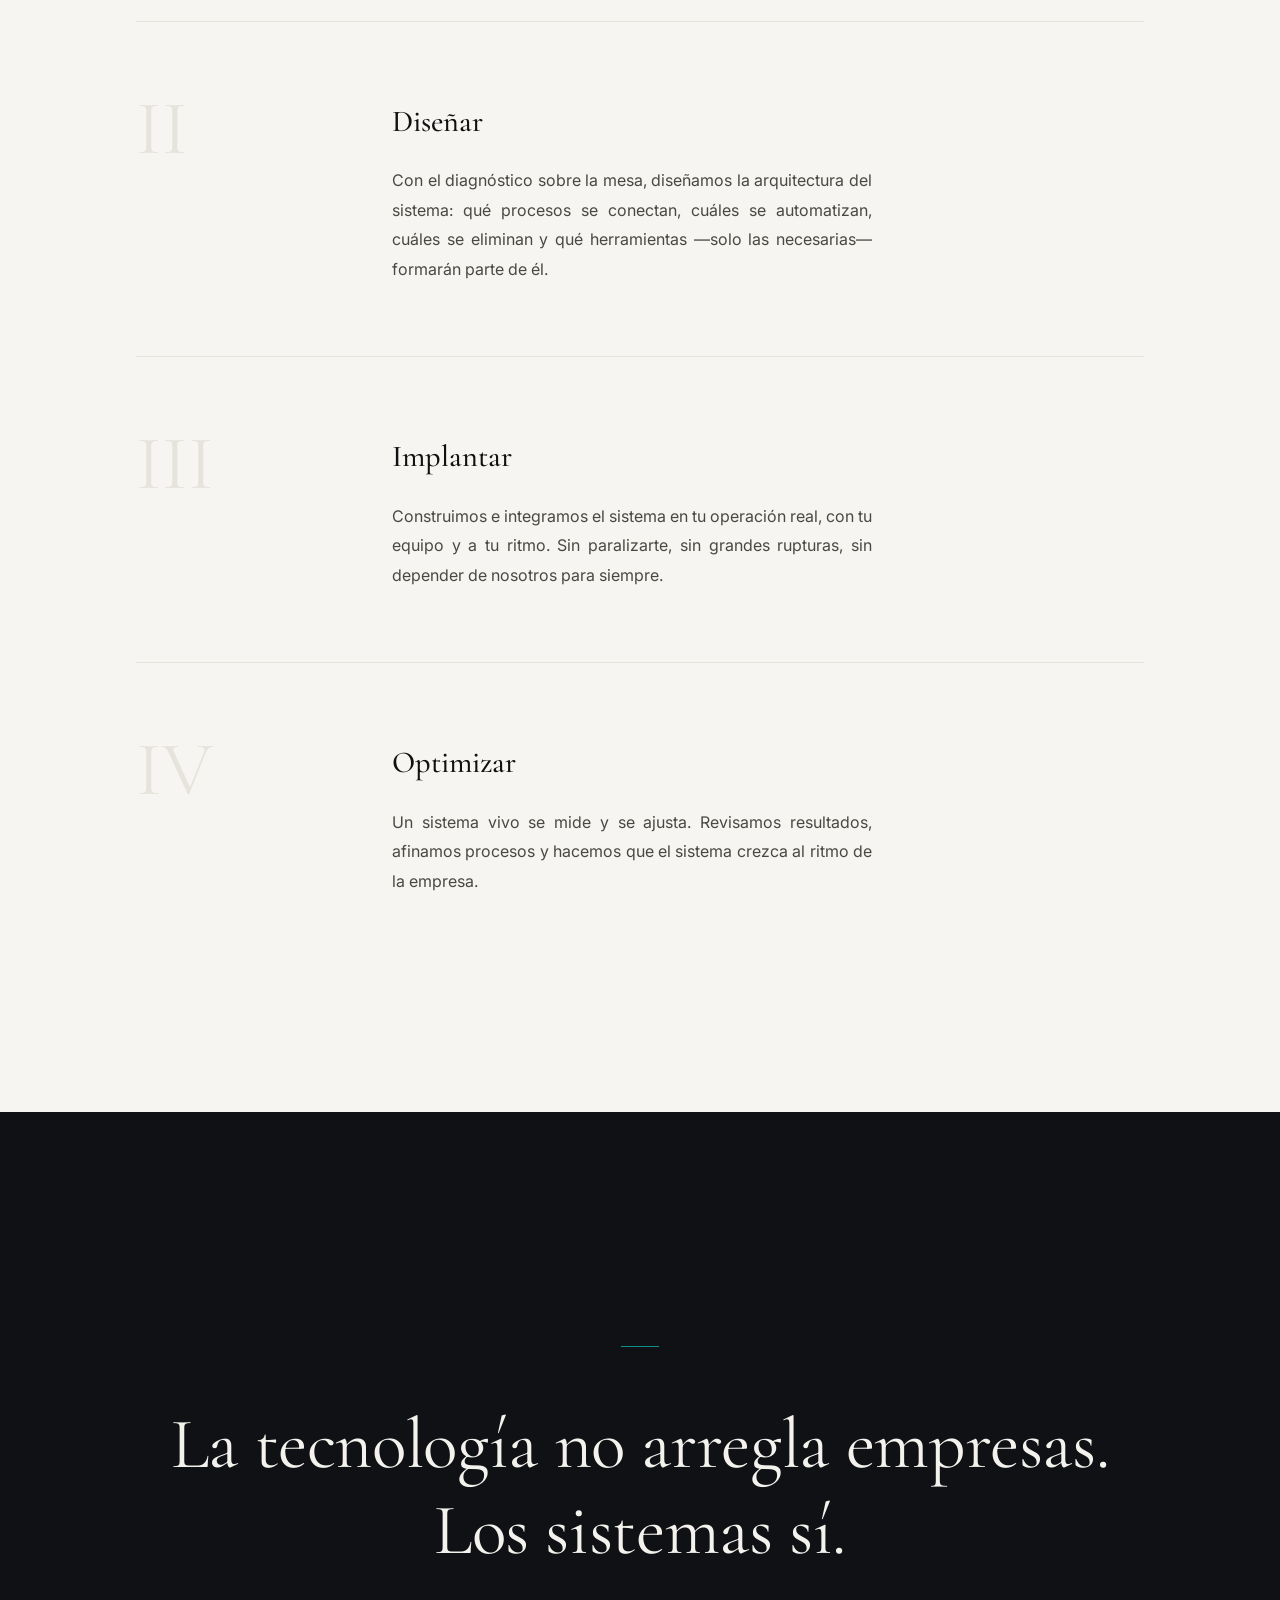
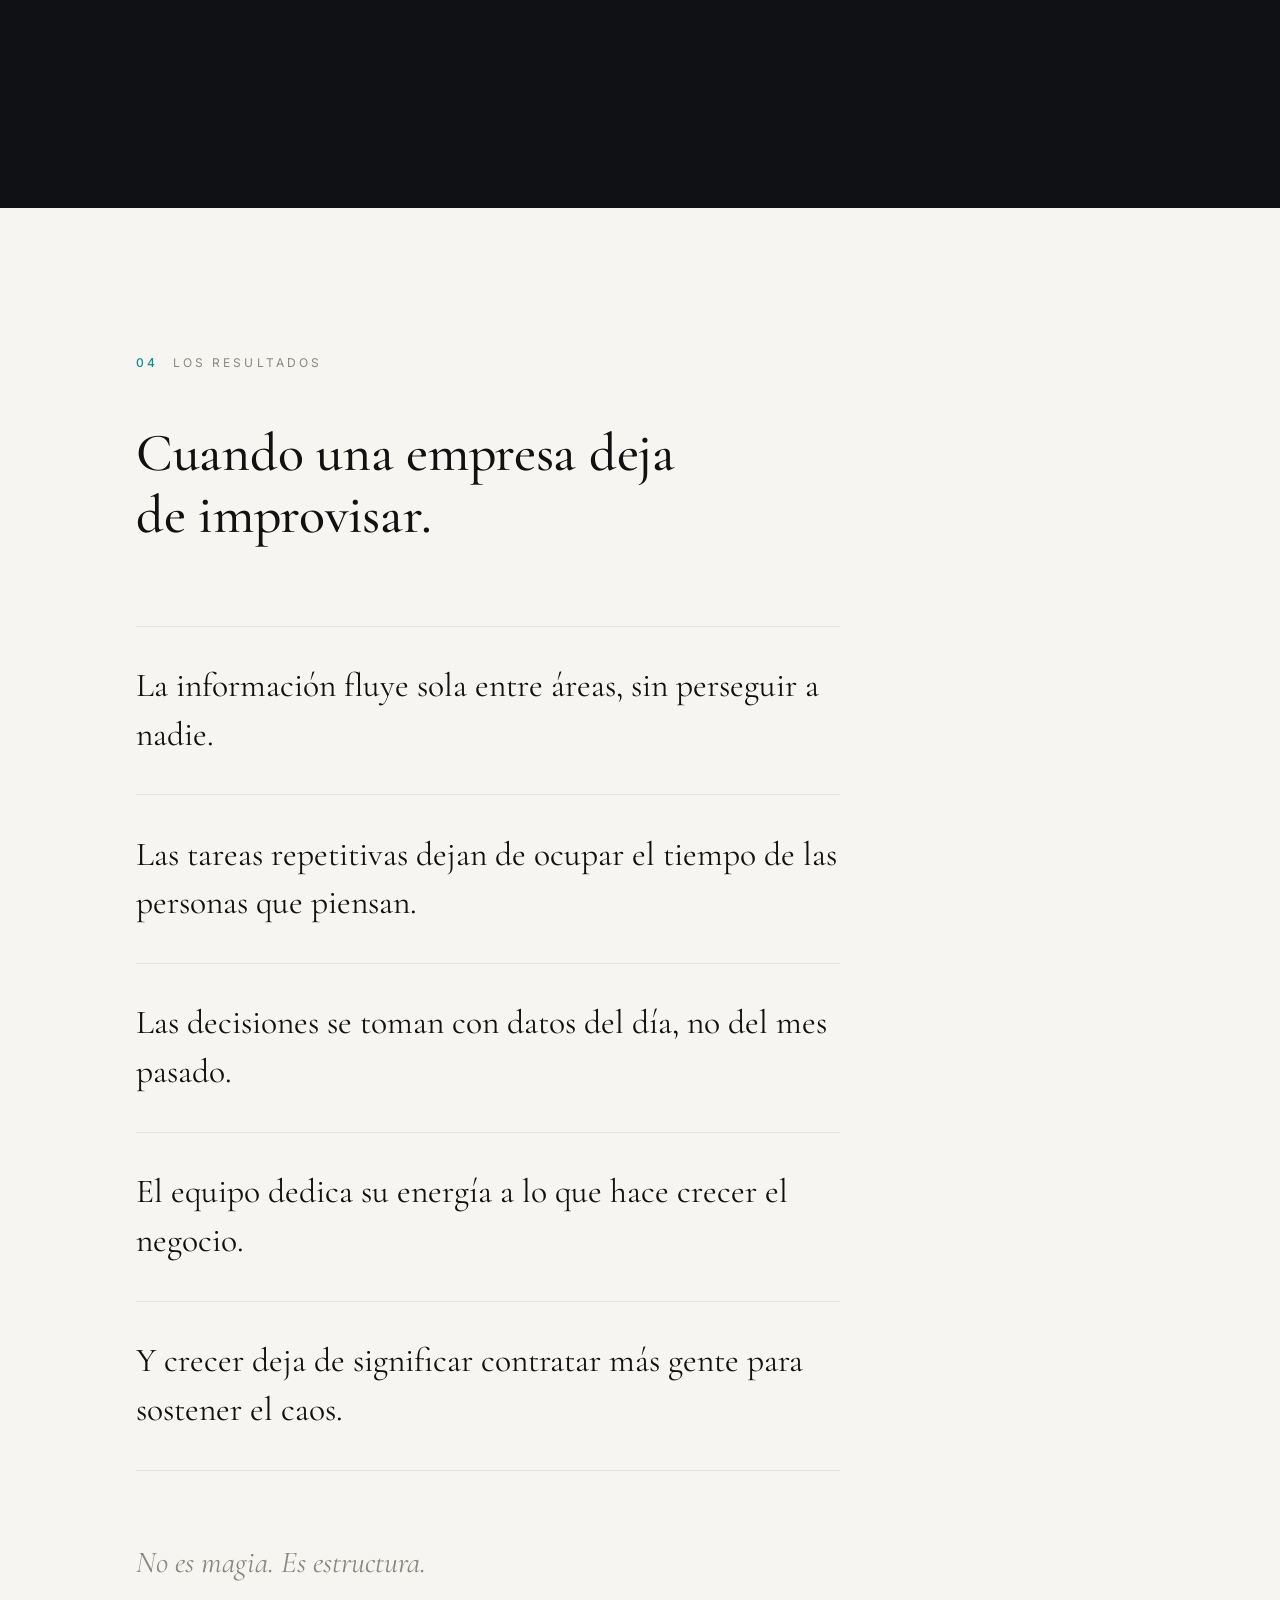
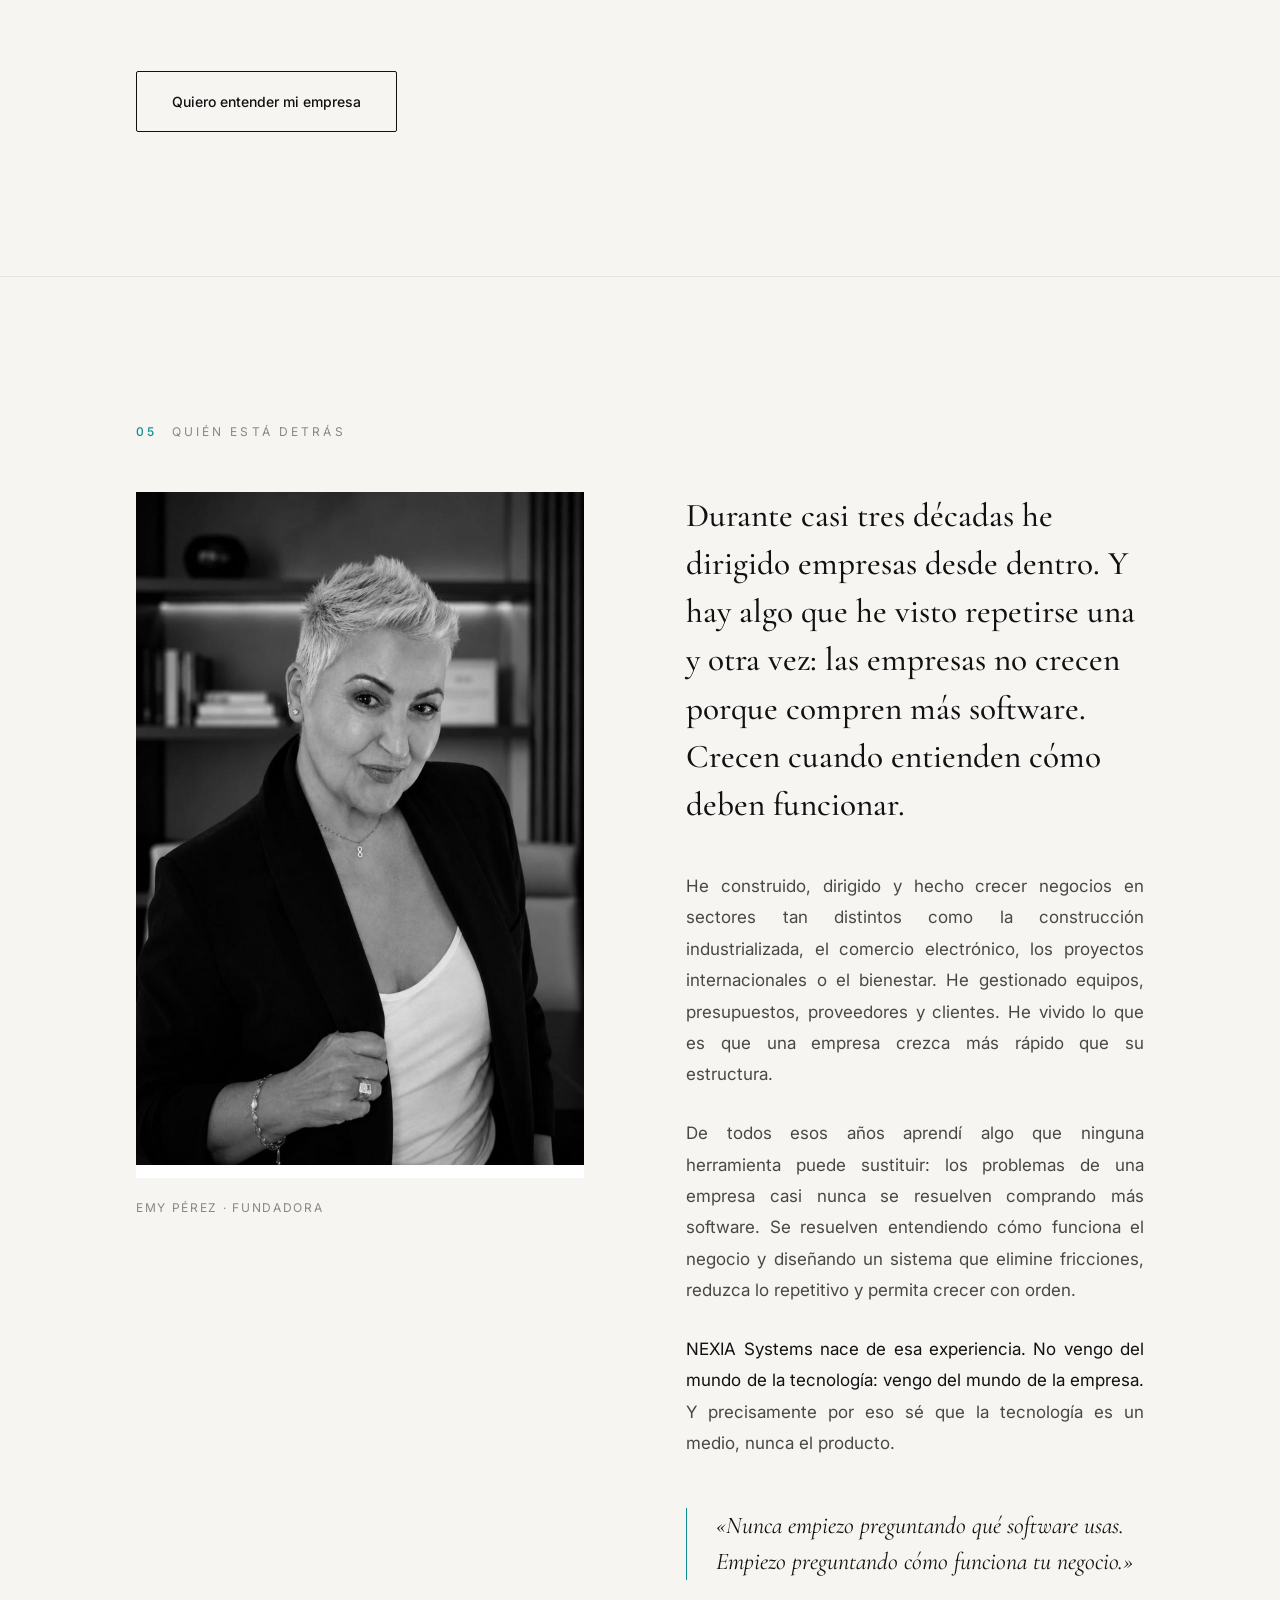
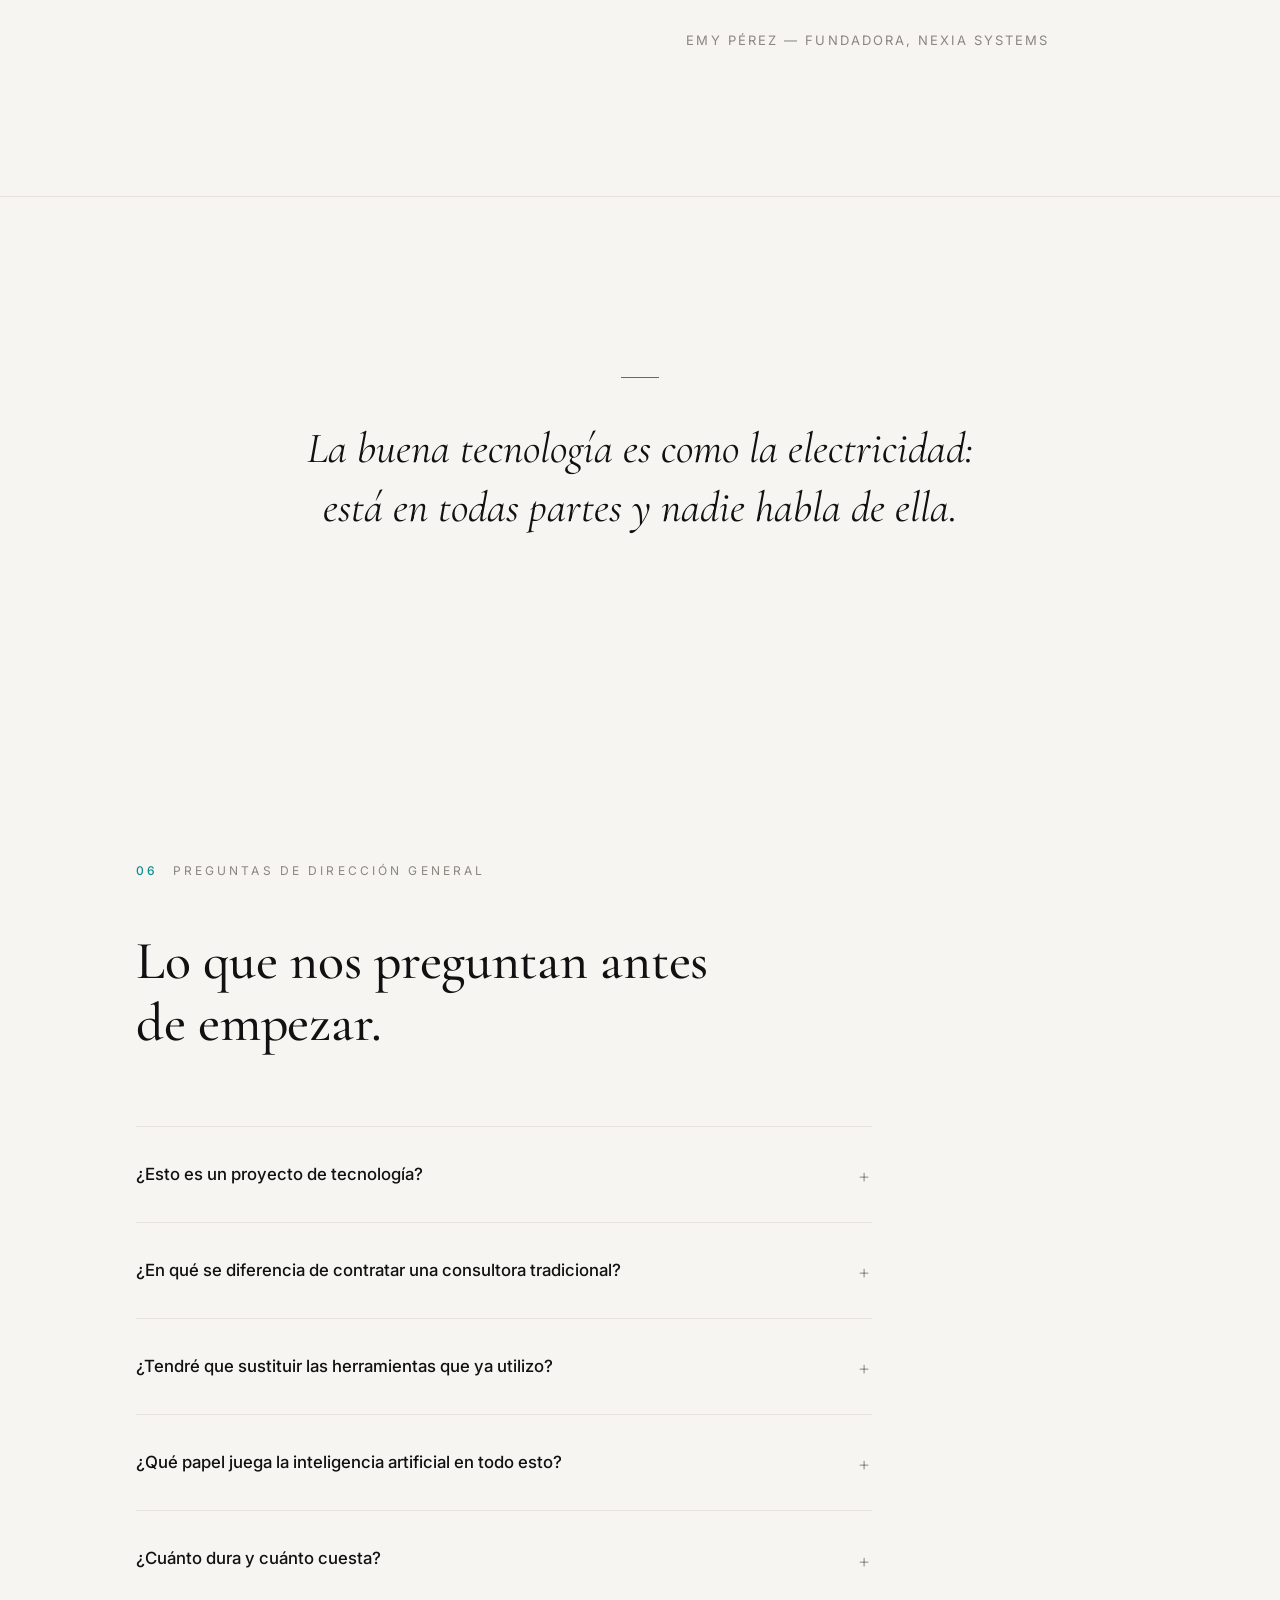
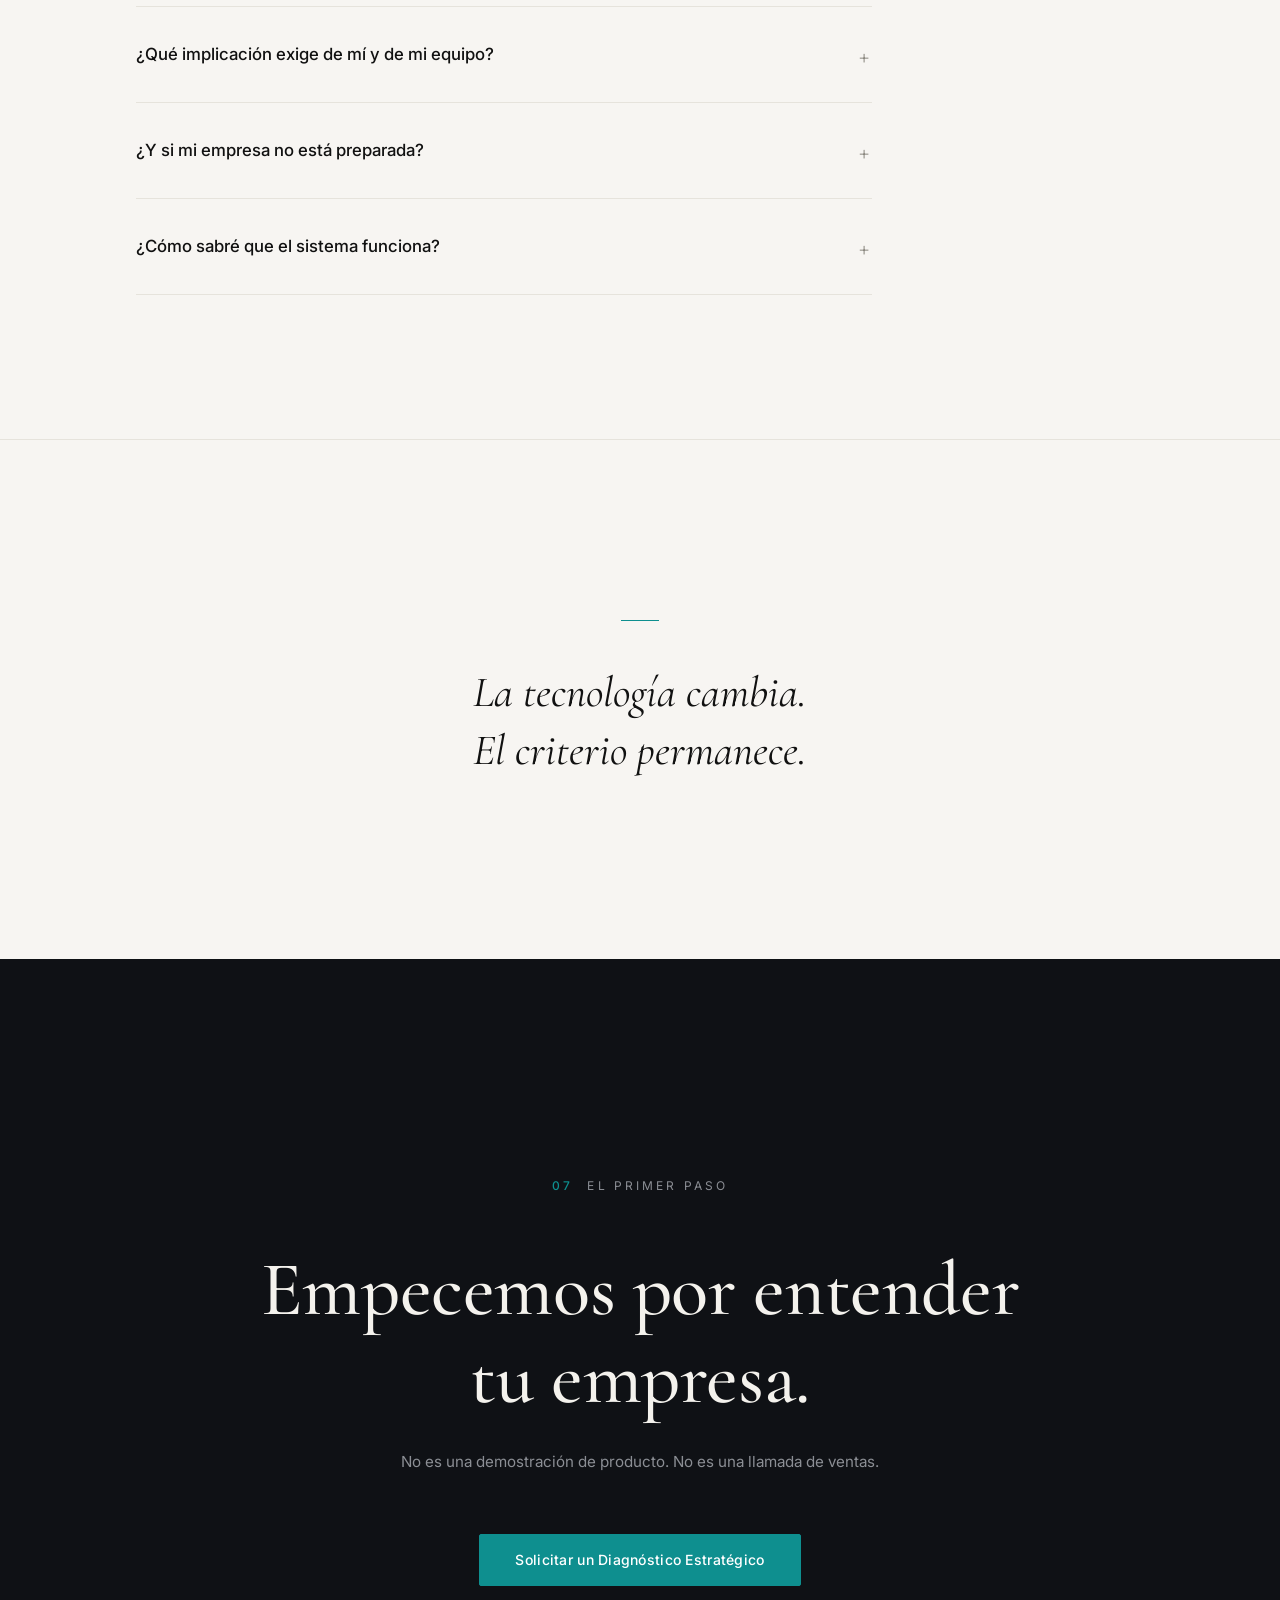
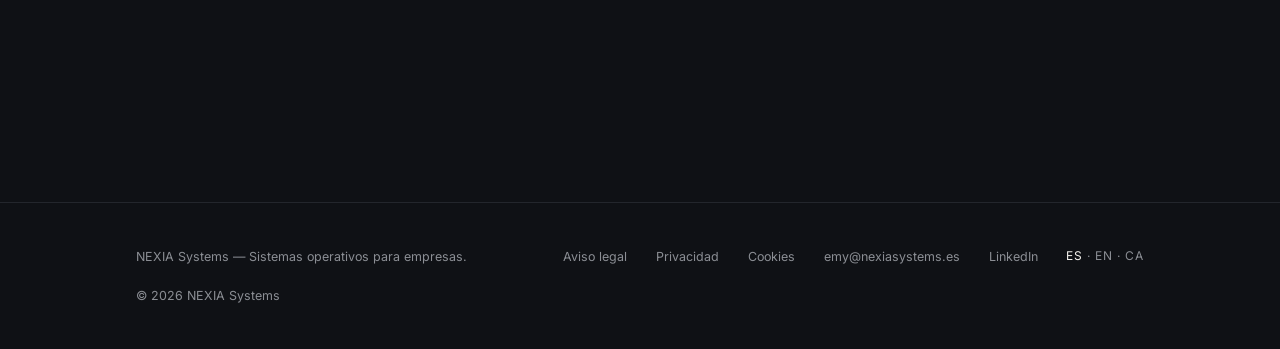
==== commit 3c558b14: "Eliminar aviso cookies" ====
--- a/index.html
+++ b/index.html
@@ -52,10 +52,9 @@
 <!-- ======================================================================
      GOOGLE TAG MANAGER (parte 2 de 2)
      Pegar justo debajo de esta línea el snippet <noscript> de GTM.
-====================================================================== -->, ver marcador más abajo.
-     IMPORTANTE: no activar hasta tener implantado el banner de consentimiento
-     (ver Política de Cookies).
-====================================================================== -->
+
+     
+     --> ====================================================================== 
 
 <!-- ======================================================================
      GOOGLE ANALYTICS 4
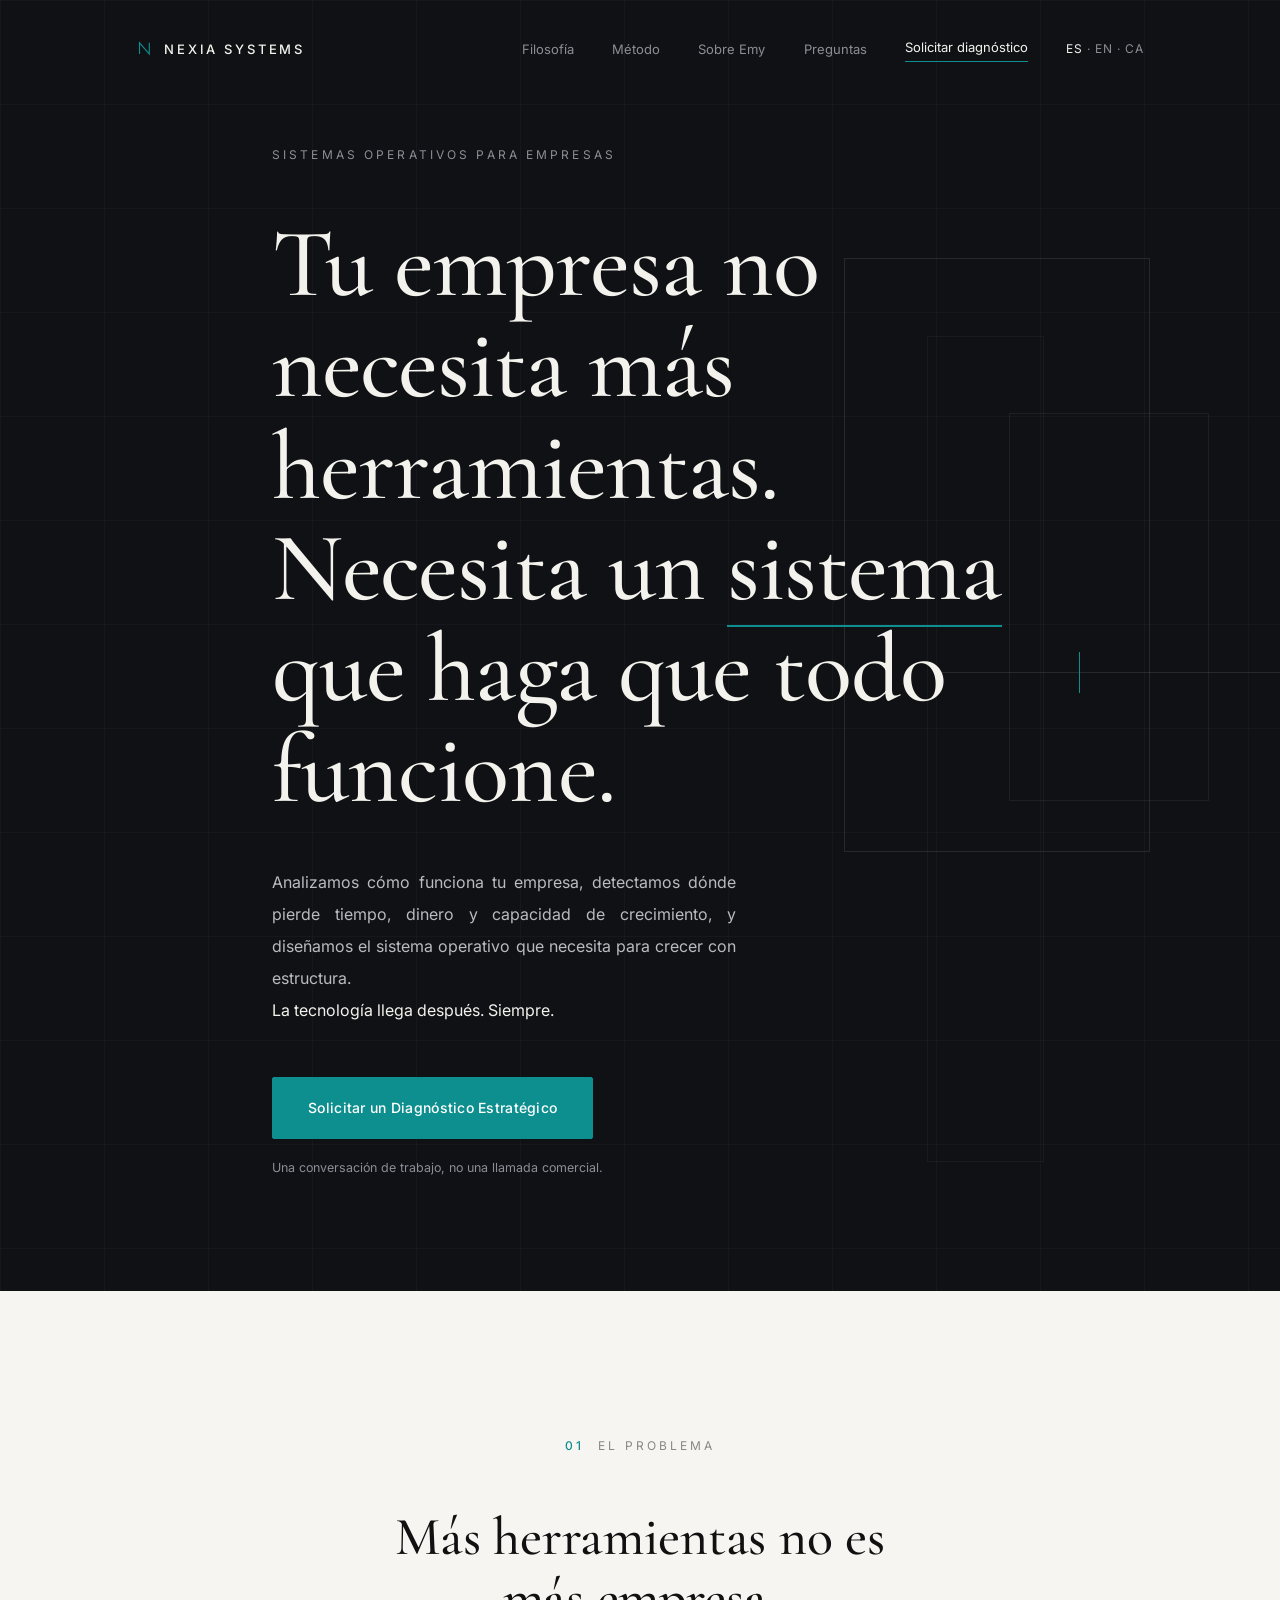
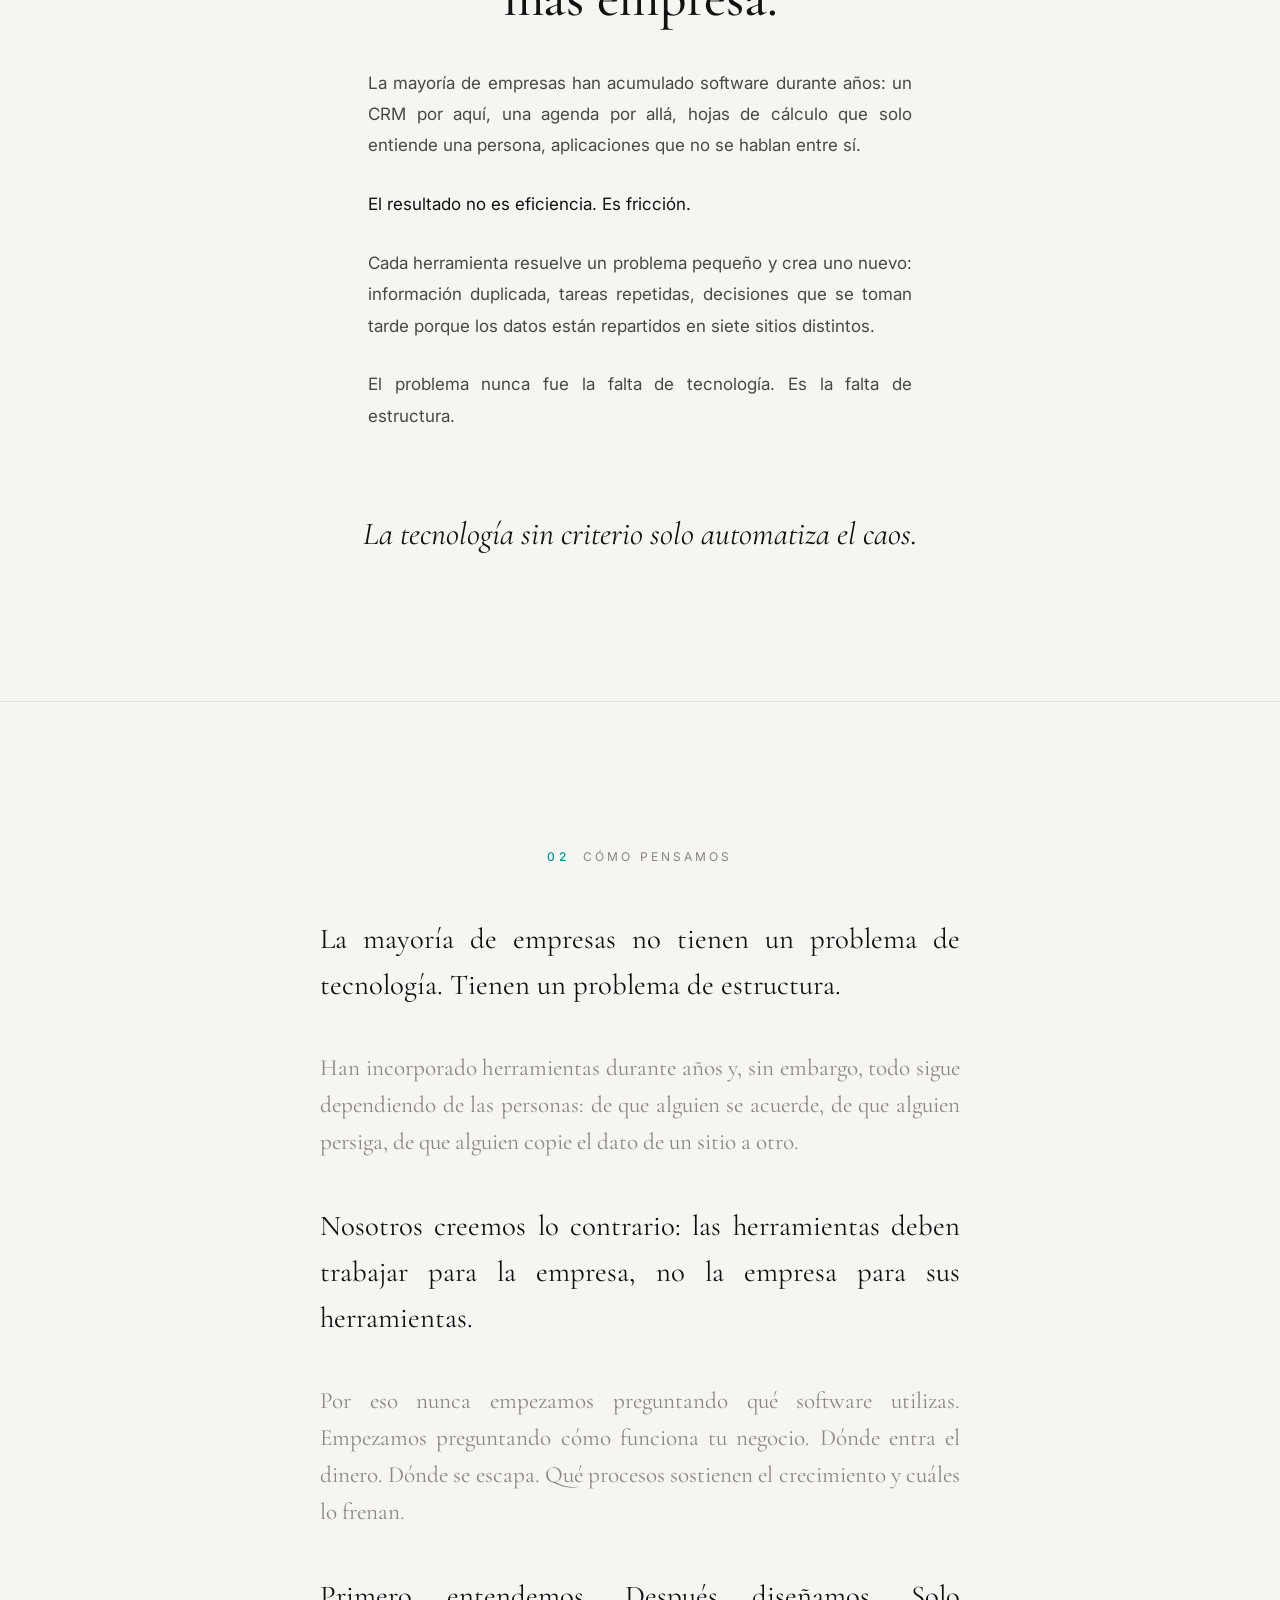
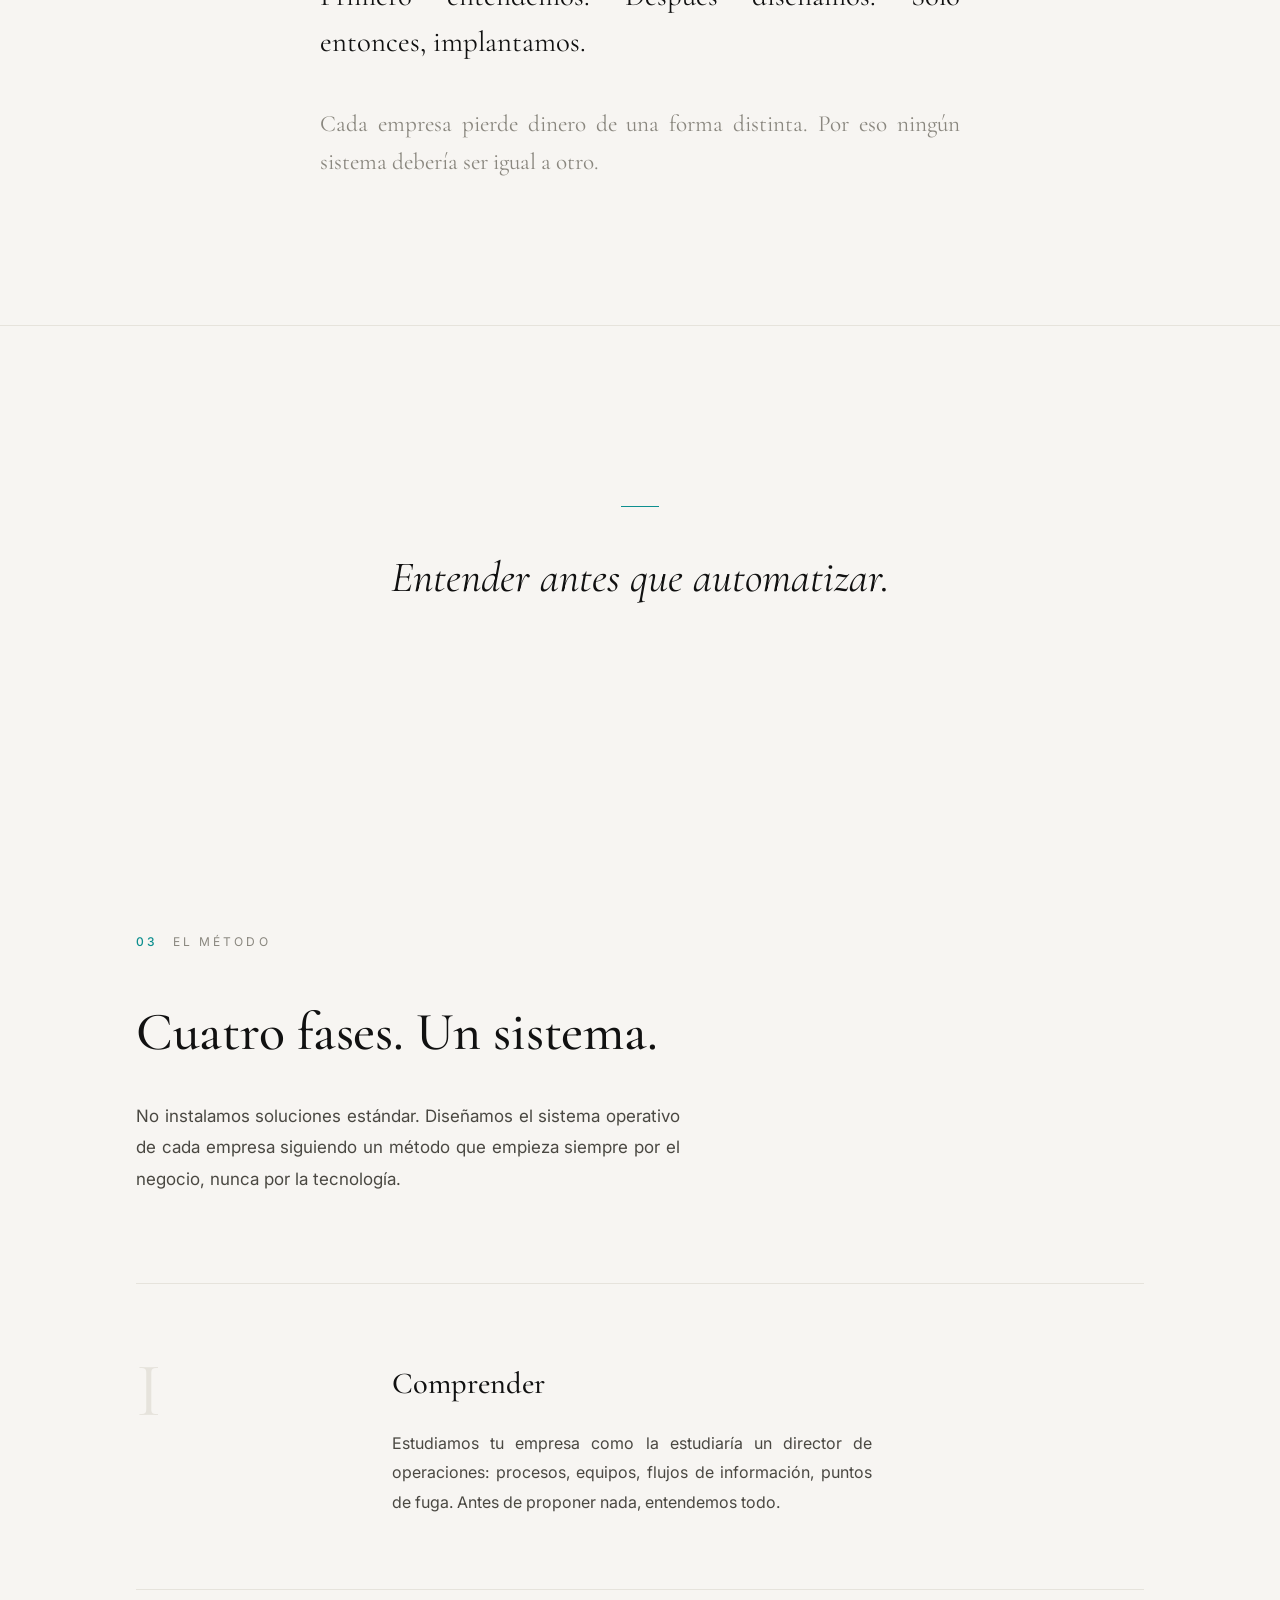
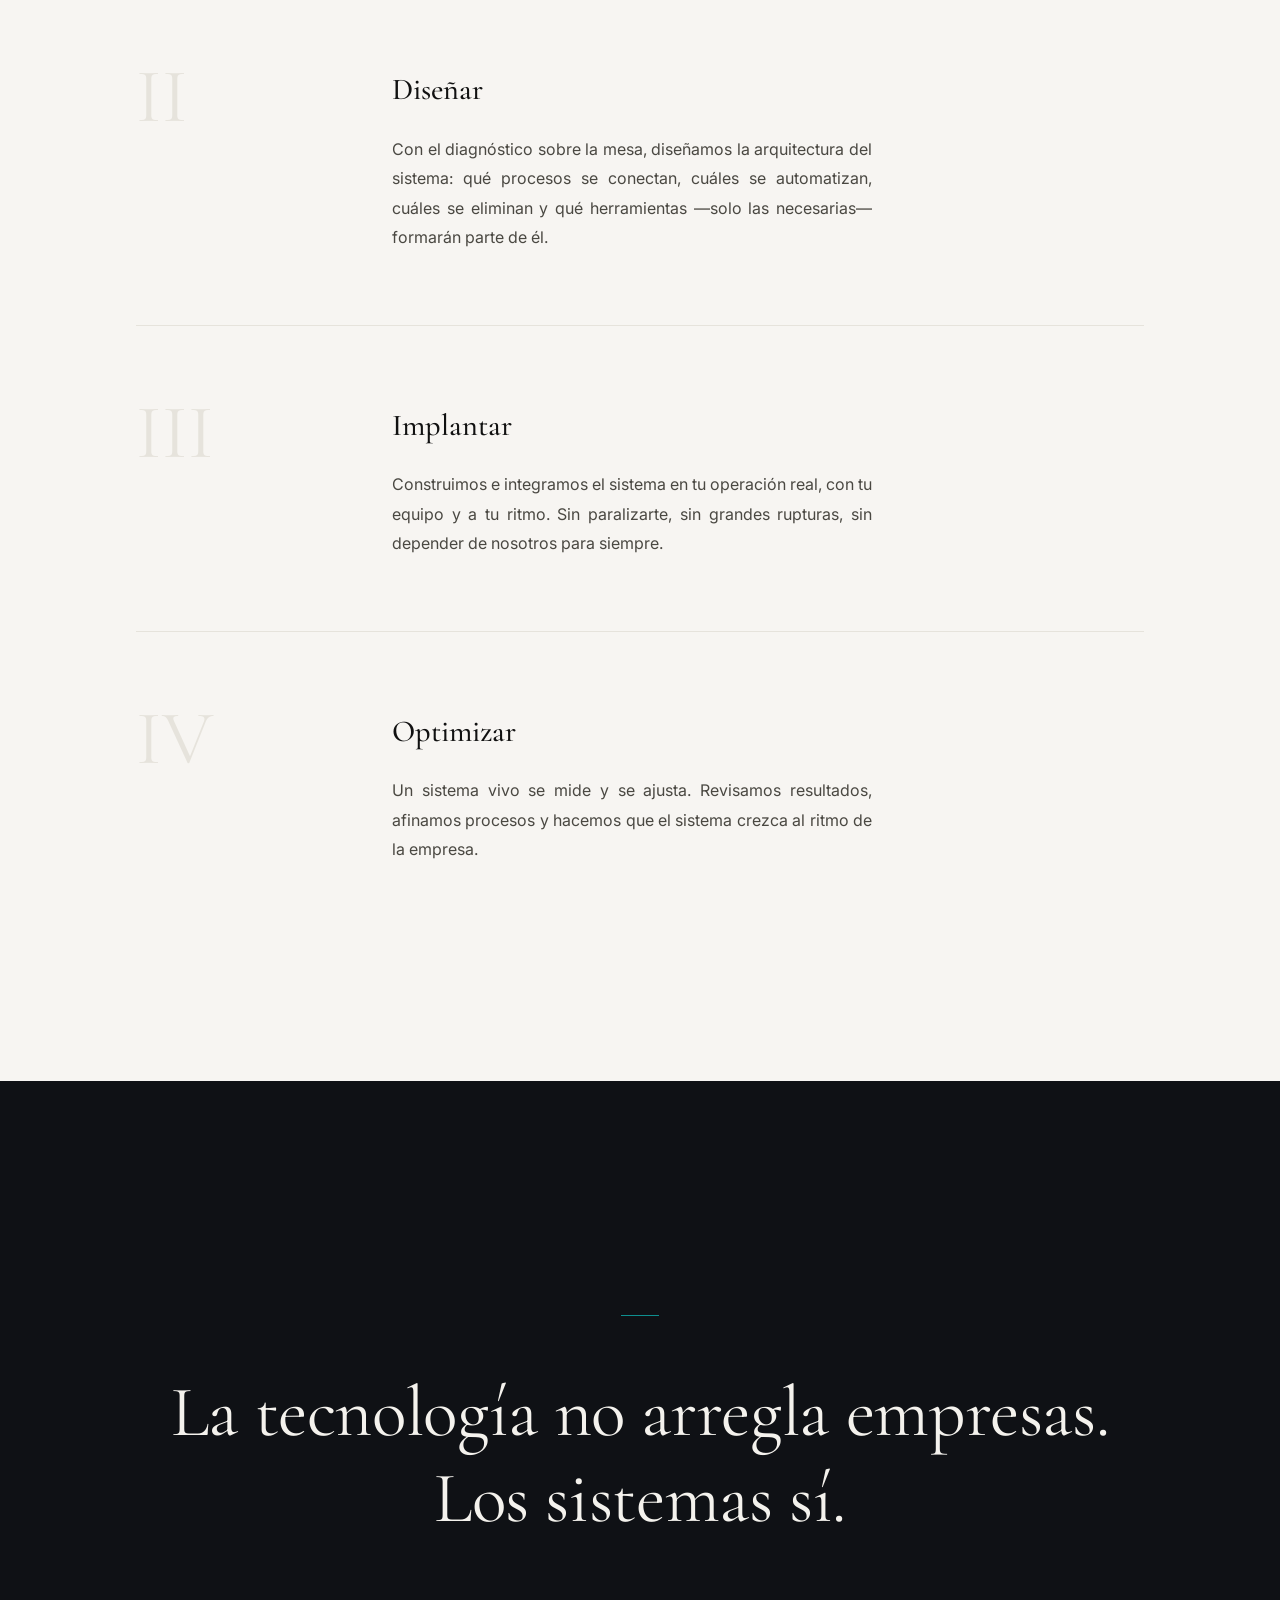
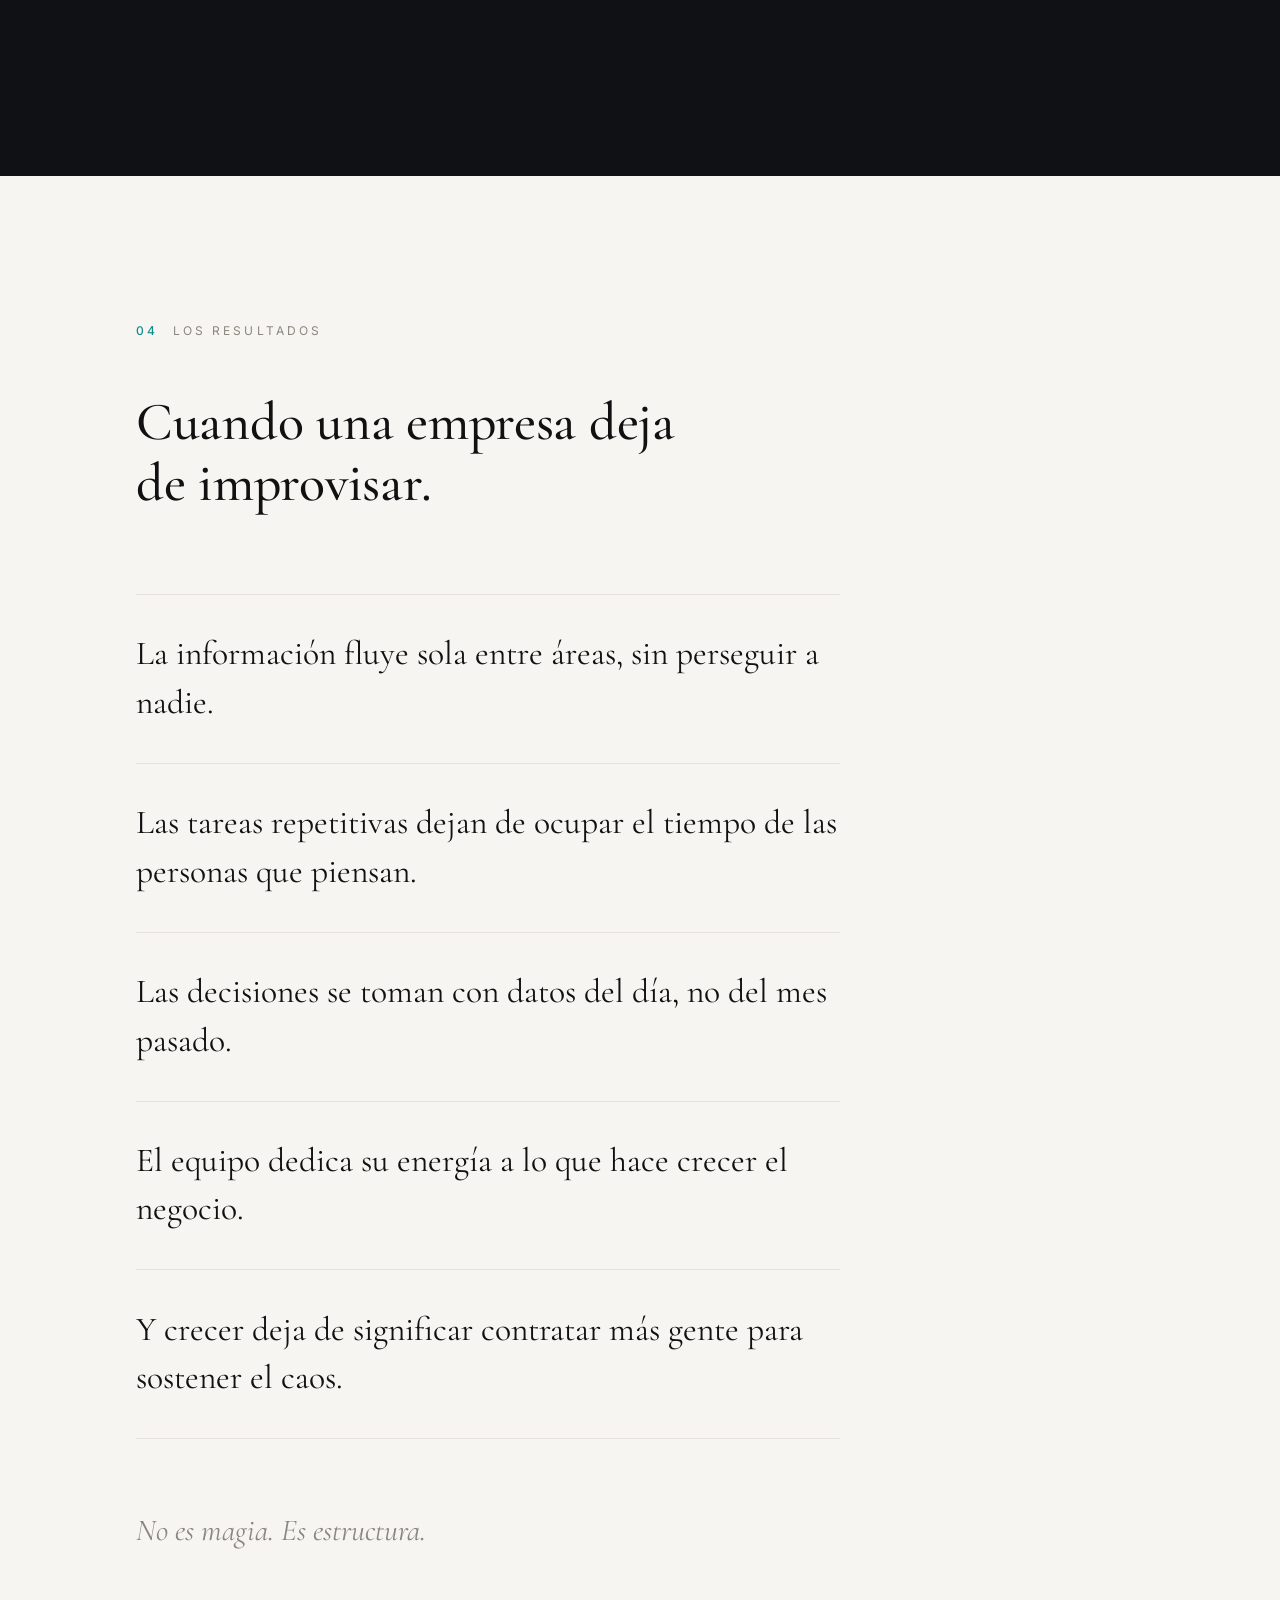
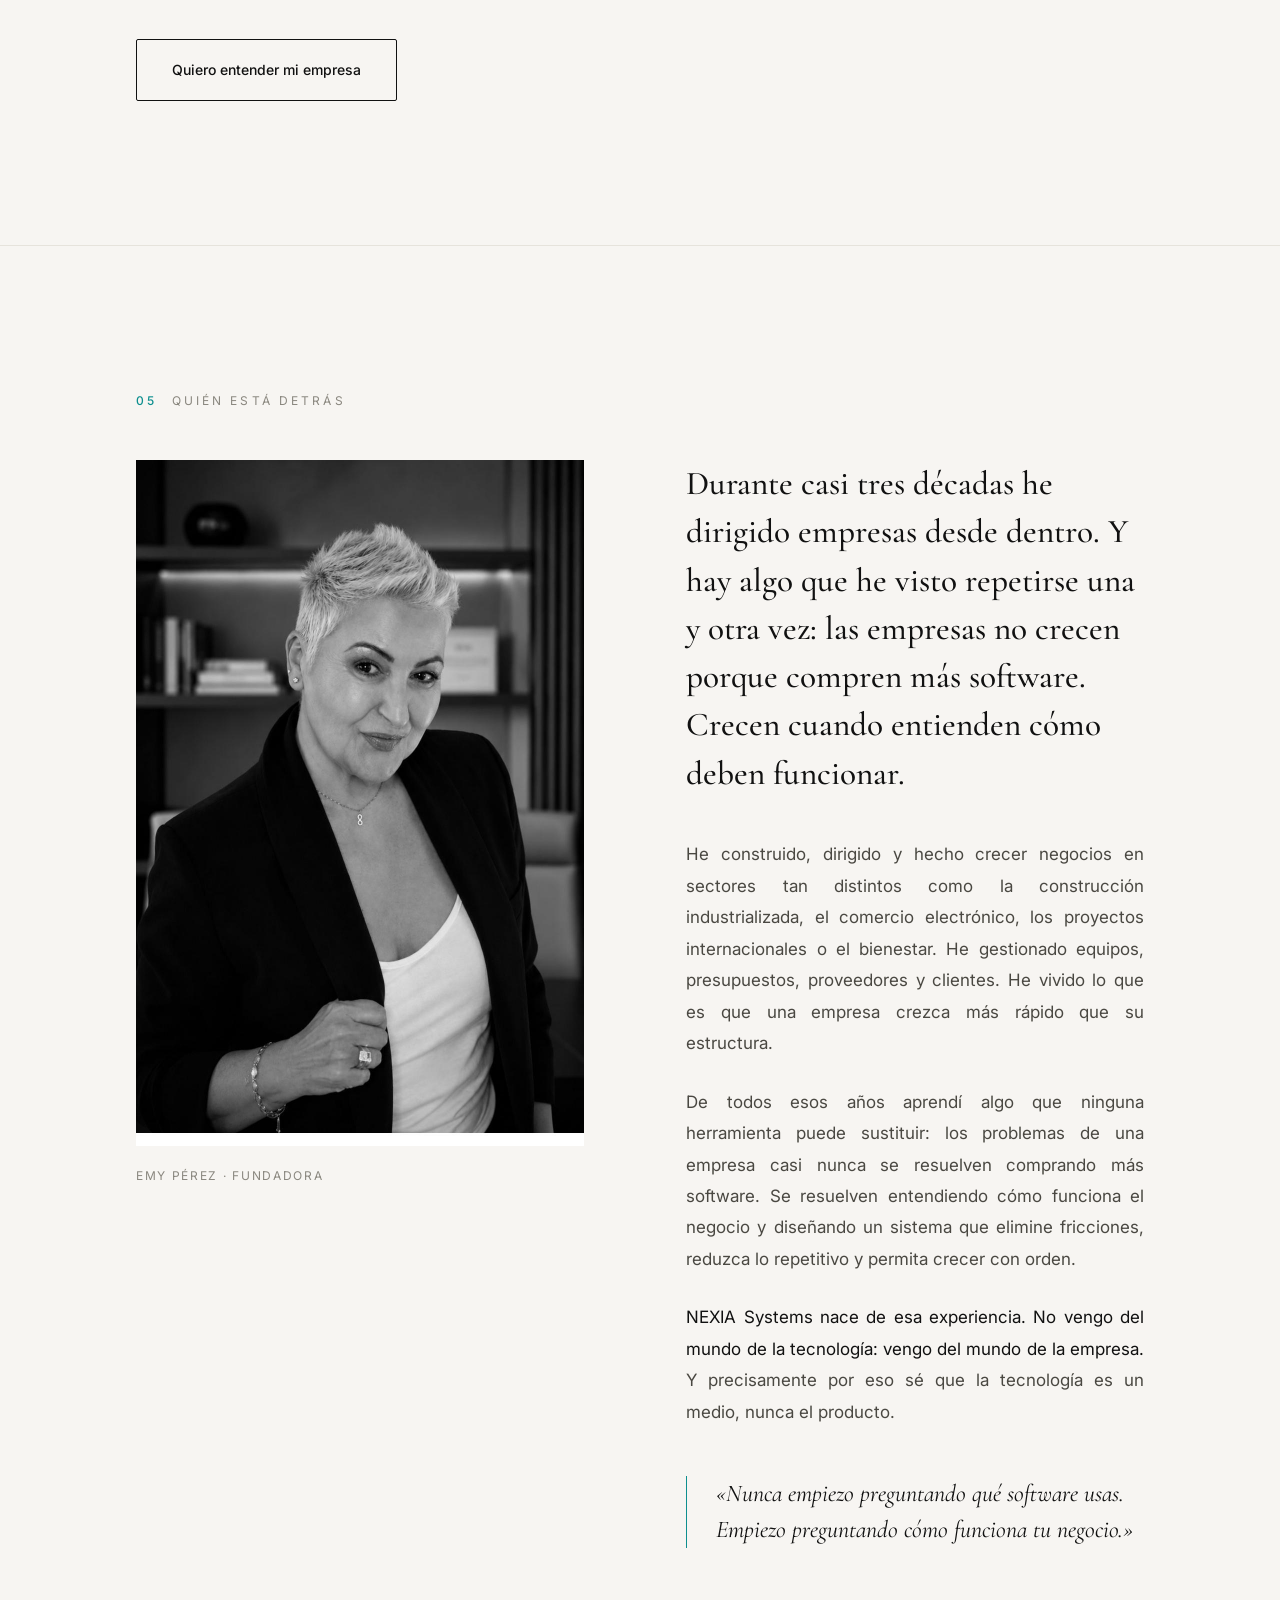
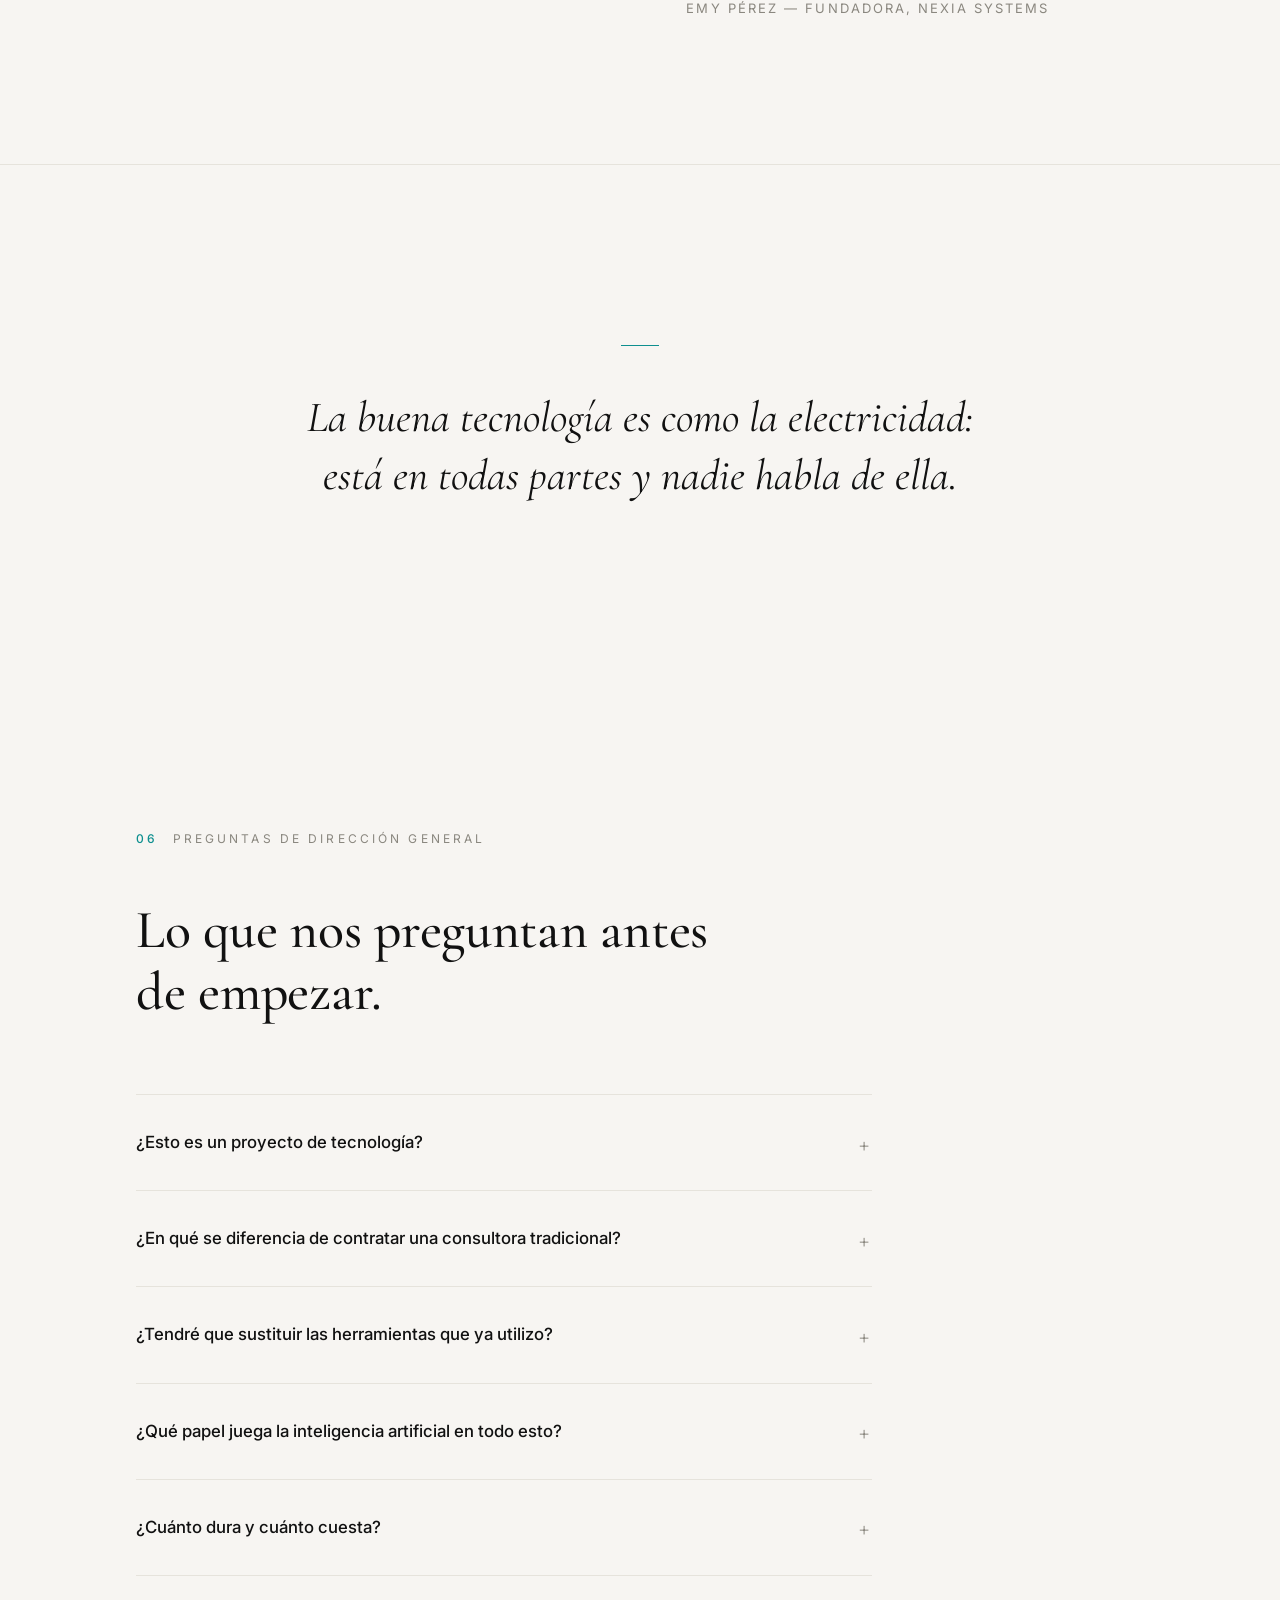
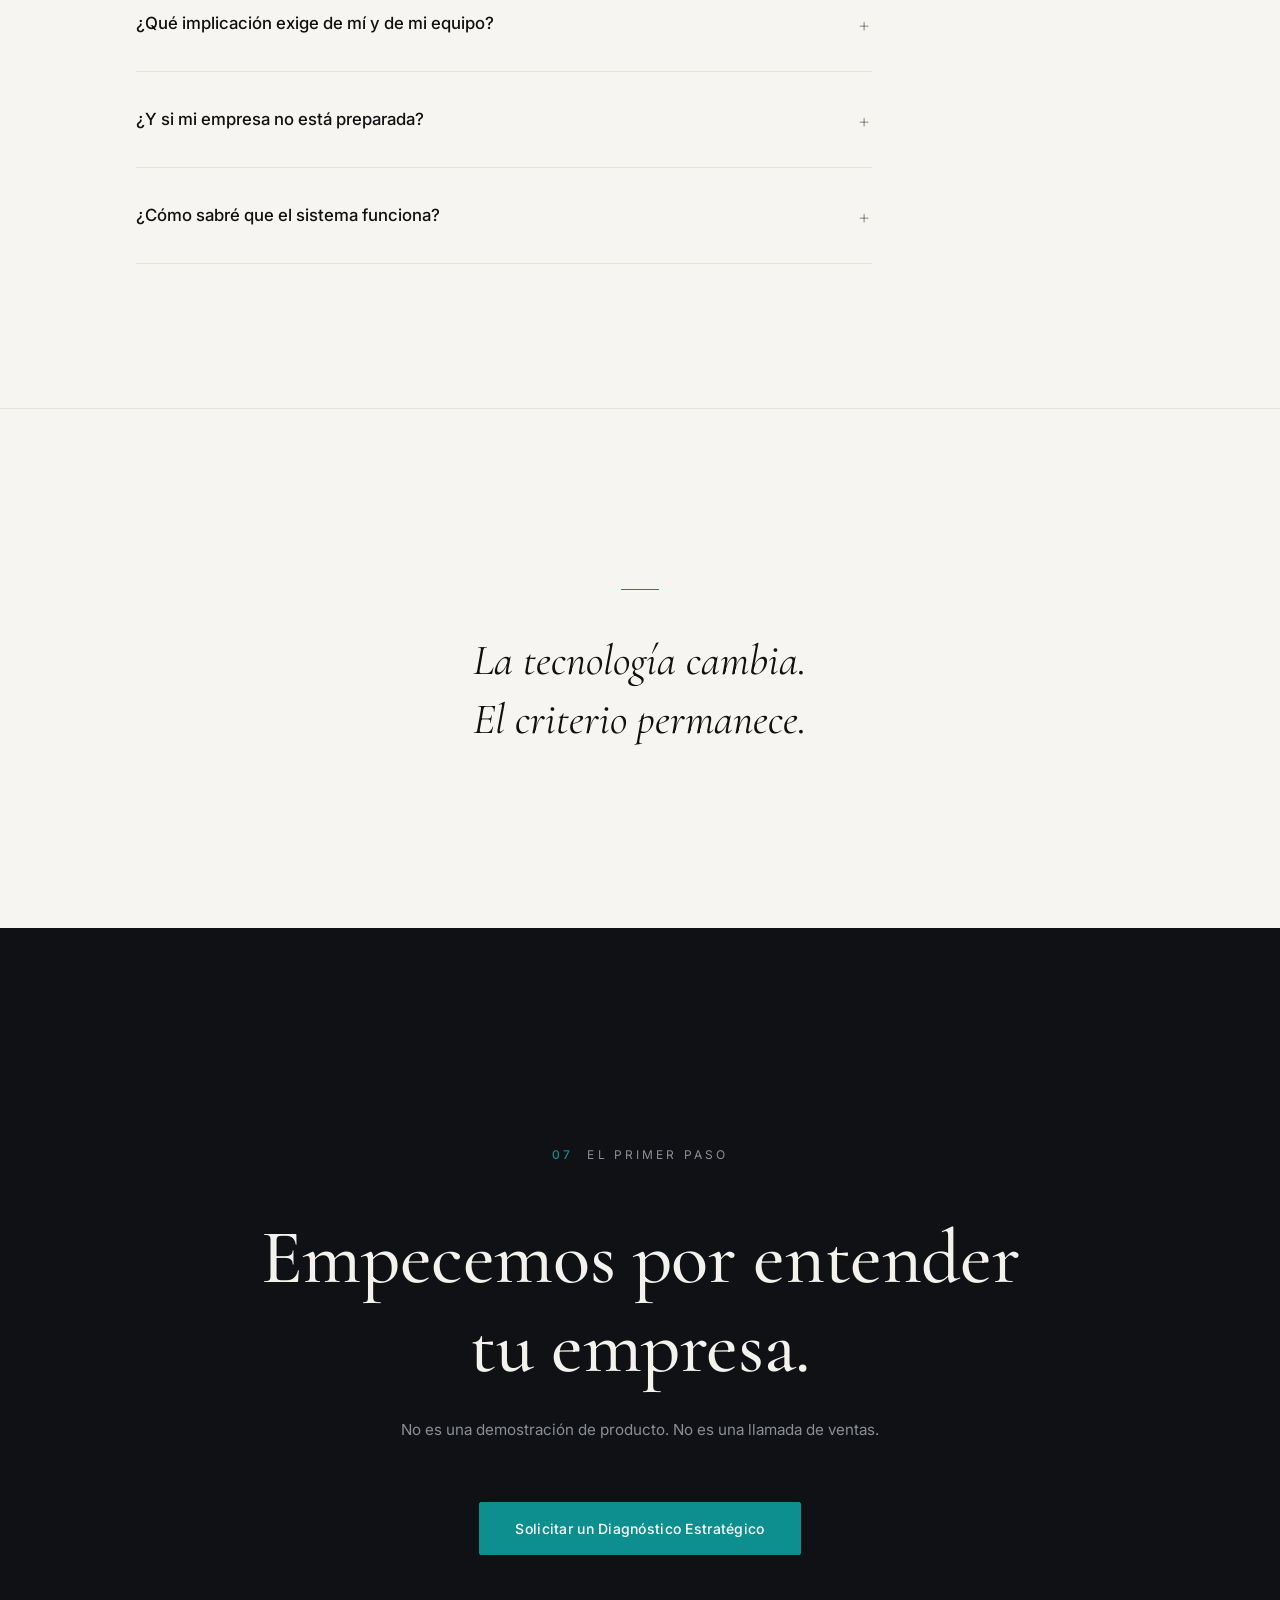
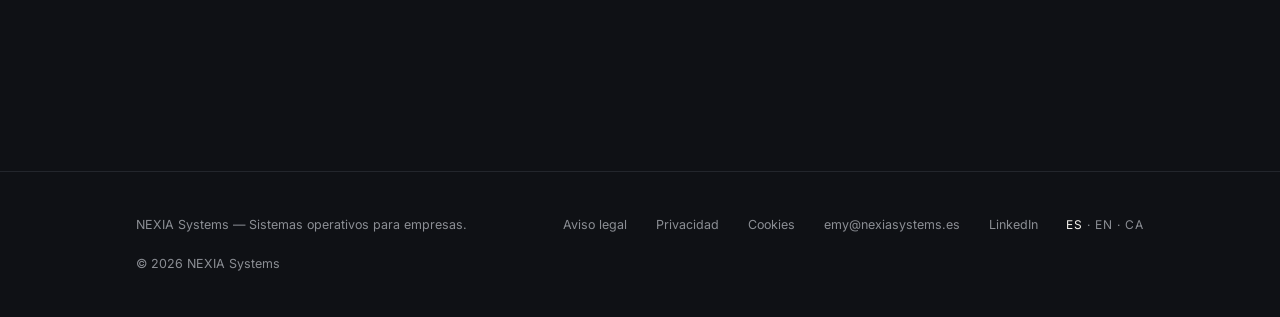
==== commit f4d77850: "Eliminados comentarios temporales" ====
--- a/index.html
+++ b/index.html
@@ -51,18 +51,13 @@
 
 <!-- ======================================================================
      GOOGLE TAG MANAGER (parte 2 de 2)
-     Pegar justo debajo de esta línea el snippet <noscript> de GTM.
-
-     
-     --> ====================================================================== 
+     Pegar justo debajo de esta línea el snippet <noscript> de GTM.-->
 
 <!-- ======================================================================
      GOOGLE ANALYTICS 4
      Pegar justo debajo de esta línea el snippet gtag.js con tu Measurement ID
      (GA4 → Administración → Flujos de datos → Instrucciones de etiquetado).
-     Solo necesario si NO se gestiona GA4 a través de GTM.
-====================================================================== -->
-
+     Solo necesario si NO se gestiona GA4 a través de GTM. -->
 <!-- ======================================================================
      MICROSOFT CLARITY
      Pegar justo debajo de esta línea el script de Clarity
